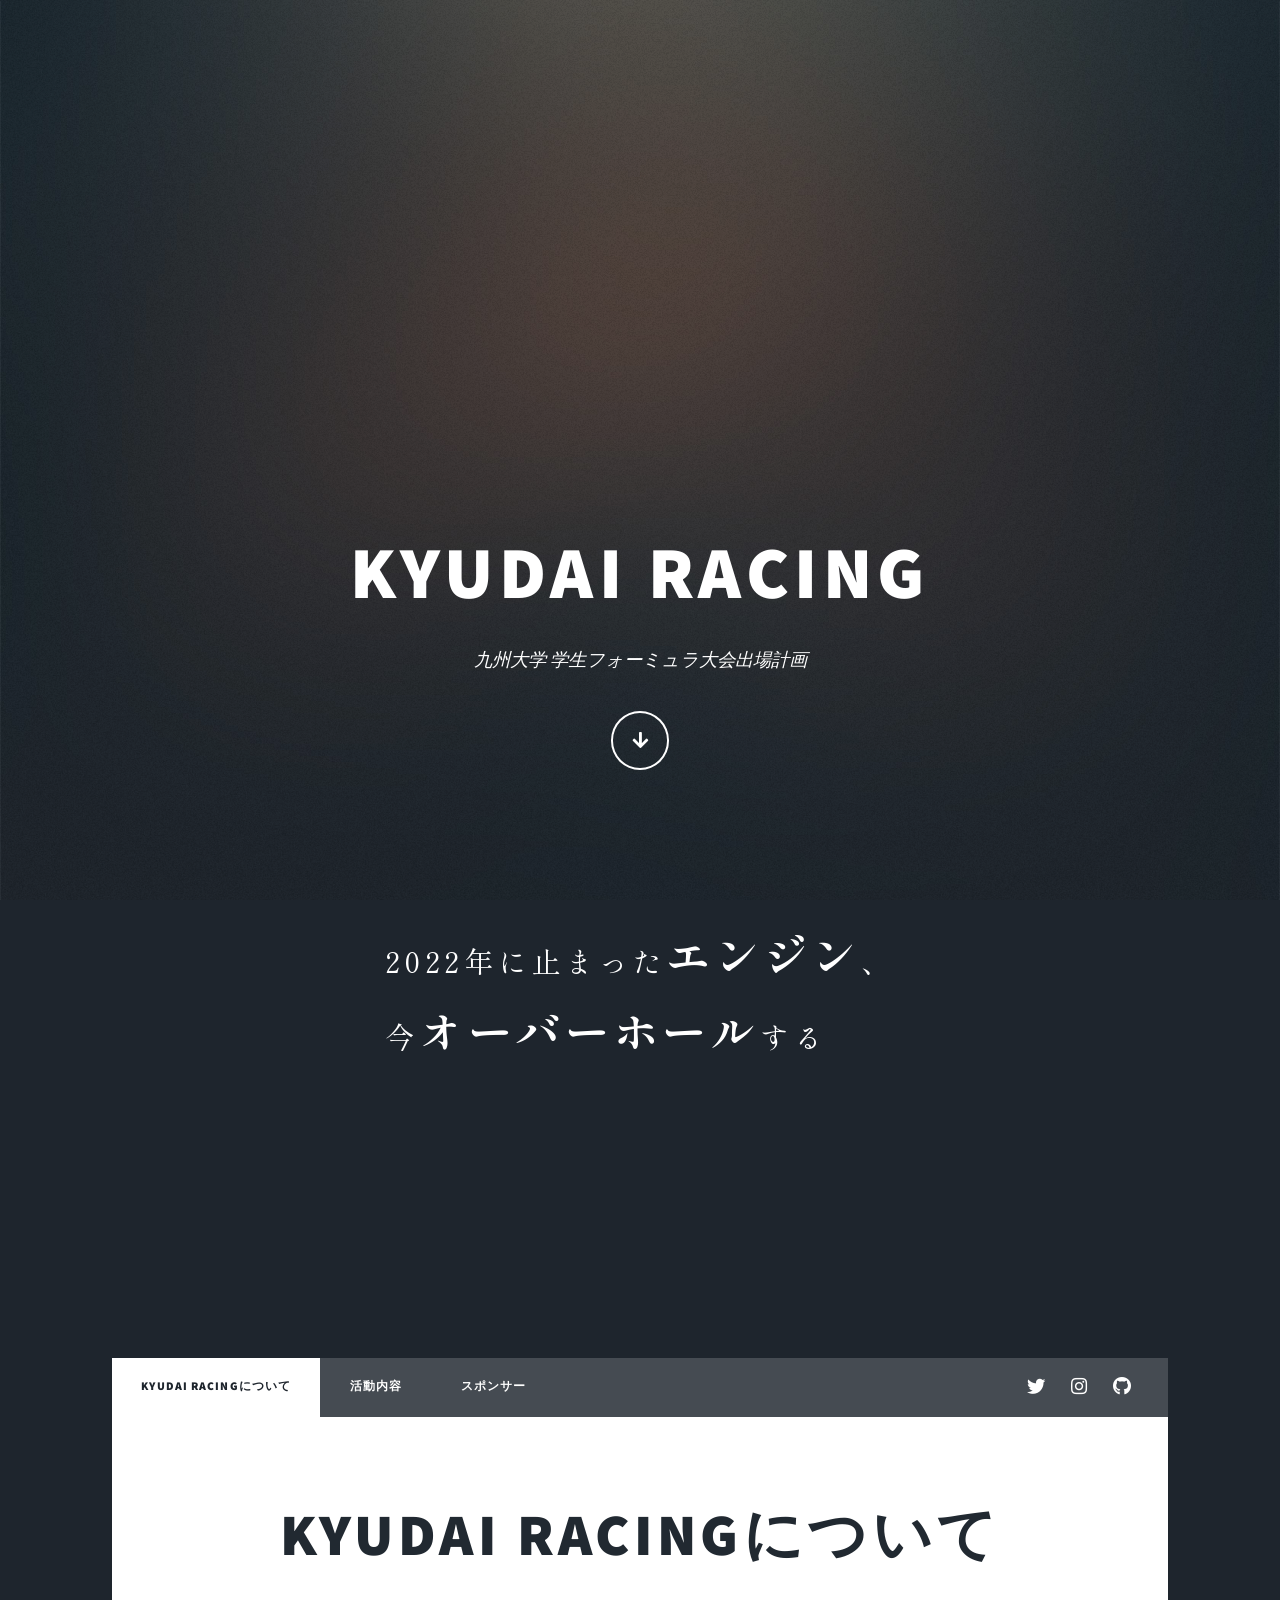
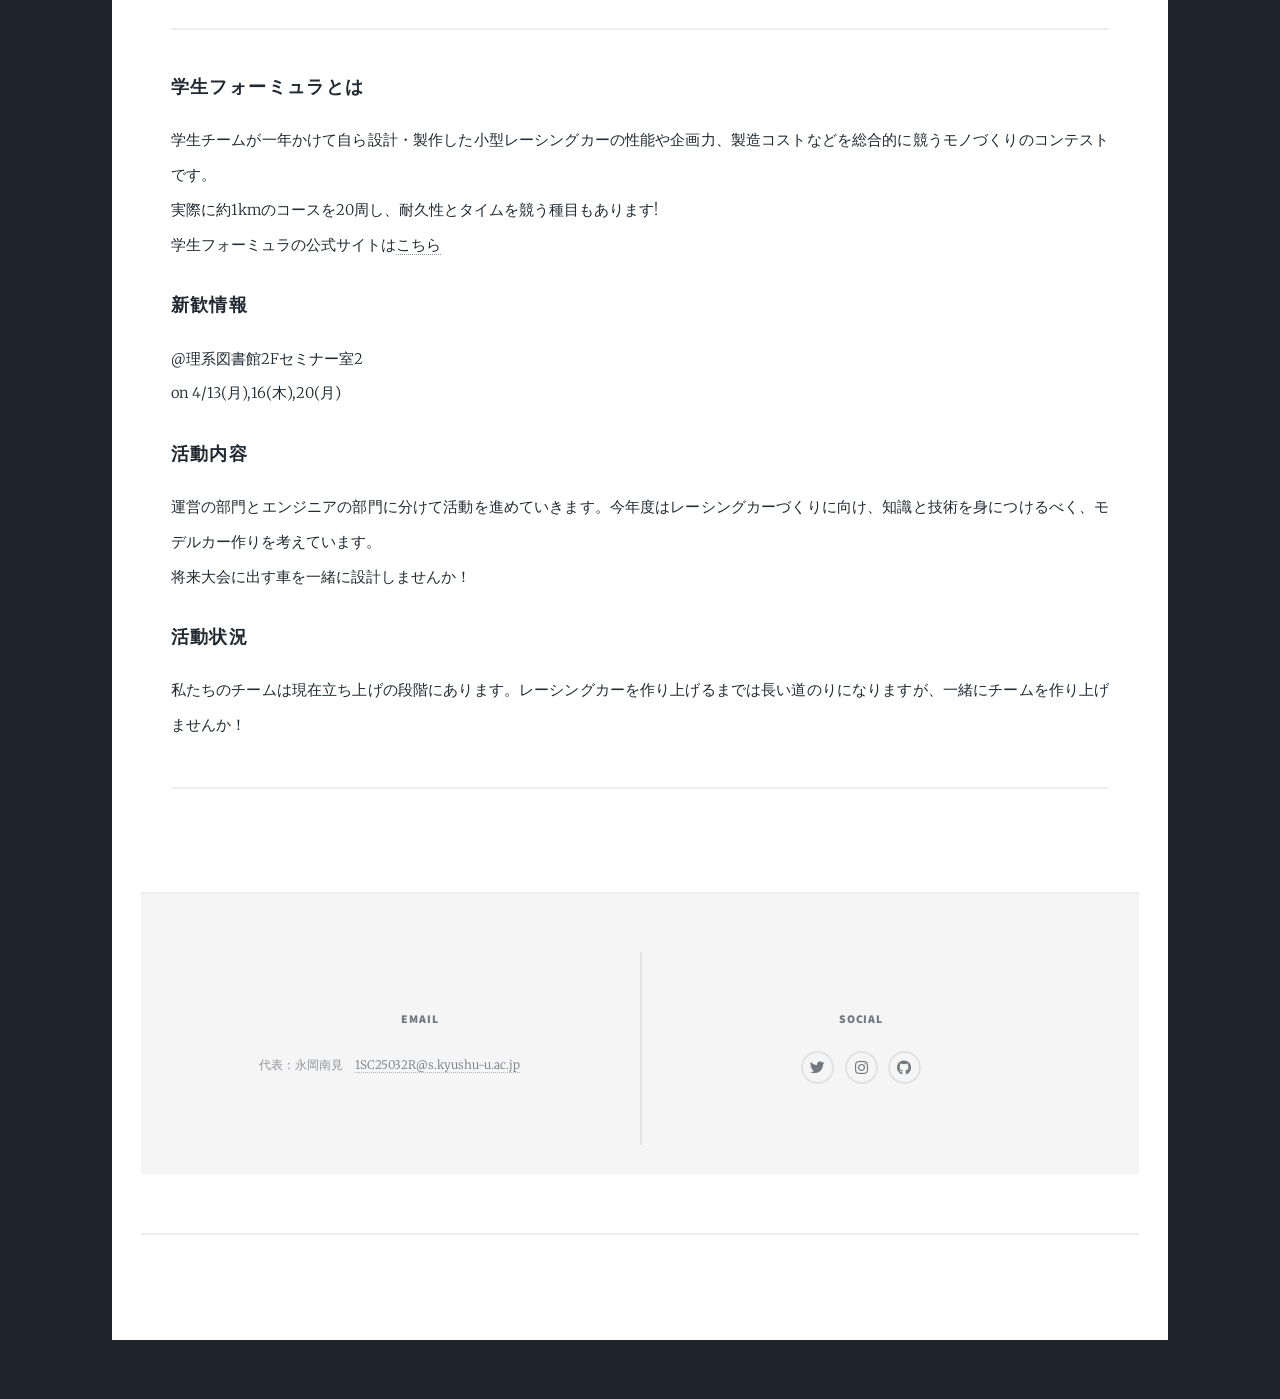
==== index.html @ 41556bfe "階層の変更" ====
<!DOCTYPE HTML>
<html lang="jp">
	<head>
		<title>Kyudai Racing</title>
    	<meta name="description" />
    	<!-- ファビコン -->
    	<link rel="icon" href="icon.png" />
    	<!-- アップルタッチアイコン -->
    	<link rel="apple-touch-icon" href="icon.png" />
	    <meta charset="UTF-8" />
		<link href="https://fonts.googleapis.com/css2?family=Shippori+Mincho:wght@400;500&display=swap" rel="stylesheet">
		<meta name="viewport" content="width=device-width, initial-scale=1, user-scalable=no" />
		<link rel="stylesheet" href="assets/css/main.css" />
		<noscript><link rel="stylesheet" href="assets/css/noscript.css" /></noscript>
	</head>
	<body class="is-preload">

		<!-- Wrapper -->
			<div id="wrapper" class="fade-in">

				<!-- Intro -->
					<div id="intro">
						<h1>Kyudai Racing</h1>
						<p>九州大学 学生フォーミュラ大会出場計画</p>
						<ul class="actions">
							<li><a href="#header" class="button icon solid solo fa-arrow-down scrolly">Continue</a></li>
						</ul>
					</div>

				<!-- Header -->
					<header id="header">
						<a href="index.html" class="logo"><p>2022年に止まった<strong>エンジン</strong>、<br />今<strong>オーバーホール</strong>する</p></a>
					</header>

				<!-- Nav -->
					<nav id="nav">
						<ul class="links">
							<li class="active"><a href="index.html">Kyudai Racingについて</a></li>
							<li><a href="section1.html">活動内容</a></li>
							<li><a href="section2.html">スポンサー</a></li>
						</ul>
						<ul class="icons">
							<li><a href="#" class="icon brands fa-twitter"><span class="label">X</span></a></li>
							<li><a href="https://www.instagram.com/kyudai_racing_?igsh=c2ZleDBxYnRwNmtl" class="icon brands fa-instagram"><span class="label">Instagram</span></a></li>
							<li><a href="#" class="icon brands fa-github"><span class="label">GitHub</span></a></li>
						</ul>
					</nav>

				<!-- Main -->
					<div id="main">

						<!-- Featured Post -->
							<article class="post">
								<header class="major">
									<h2><a href="#">Kyudai Racingについて</a></h2>
									<p></p>
								</header>
								<hr />
								<h3>学生フォーミュラとは</h3>
								<p>学生チームが一年かけて自ら設計・製作した小型レーシングカーの性能や企画力、製造コストなどを総合的に競うモノづくりのコンテストです。<br />
									実際に約1kmのコースを20周し、耐久性とタイムを競う種目もあります!<br />
									学生フォーミュラの公式サイトは<a href="https://www.jsae.or.jp/formula/">こちら</a><br /></p>
								<h3>新歓情報</h3>
								<p>@理系図書館2Fセミナー室2<br />on 4/13(月),16(木),20(月)</p>
								<h3>活動内容</h3>
								<p>運営の部門とエンジニアの部門に分けて活動を進めていきます。今年度はレーシングカーづくりに向け、知識と技術を身につけるべく、モデルカー作りを考えています。<br />
									将来大会に出す車を一緒に設計しませんか！<br /></p>
								<h3>活動状況</h3>
								<p>私たちのチームは現在立ち上げの段階にあります。レーシングカーを作り上げるまでは長い道のりになりますが、一緒にチームを作り上げませんか！<br /></p>
								<hr />
							</article>
						<!-- Posts -->
<!--
							<section class="posts">
								<article>
									<header>
										<span class="date">April 24, 2017</span>
										<h2><a href="#">Sed magna<br />
										ipsum faucibus</a></h2>
									</header>
									<a href="#" class="image fit"><img src="images/pic02.jpg" alt="" /></a>
									<p>Donec eget ex magna. Interdum et malesuada fames ac ante ipsum primis in faucibus. Pellentesque venenatis dolor imperdiet dolor mattis sagittis magna etiam.</p>
									<ul class="actions special">
										<li><a href="#" class="button">Full Story</a></li>
									</ul>
								</article>
								<article>
									<header>
										<span class="date">April 22, 2017</span>
										<h2><a href="#">Primis eget<br />
										imperdiet lorem</a></h2>
									</header>
									<a href="#" class="image fit"><img src="images/pic03.jpg" alt="" /></a>
									<p>Donec eget ex magna. Interdum et malesuada fames ac ante ipsum primis in faucibus. Pellentesque venenatis dolor imperdiet dolor mattis sagittis magna etiam.</p>
									<ul class="actions special">
										<li><a href="#" class="button">Full Story</a></li>
									</ul>
								</article>
								<article>
									<header>
										<span class="date">April 18, 2017</span>
										<h2><a href="#">Ante mattis<br />
										interdum dolor</a></h2>
									</header>
									<a href="#" class="image fit"><img src="images/pic04.jpg" alt="" /></a>
									<p>Donec eget ex magna. Interdum et malesuada fames ac ante ipsum primis in faucibus. Pellentesque venenatis dolor imperdiet dolor mattis sagittis magna etiam.</p>
									<ul class="actions special">
										<li><a href="#" class="button">Full Story</a></li>
									</ul>
								</article>
								<article>
									<header>
										<span class="date">April 14, 2017</span>
										<h2><a href="#">Tempus sed<br />
										nulla imperdiet</a></h2>
									</header>
									<a href="#" class="image fit"><img src="images/pic05.jpg" alt="" /></a>
									<p>Donec eget ex magna. Interdum et malesuada fames ac ante ipsum primis in faucibus. Pellentesque venenatis dolor imperdiet dolor mattis sagittis magna etiam.</p>
									<ul class="actions special">
										<li><a href="#" class="button">Full Story</a></li>
									</ul>
								</article>
								<article>
									<header>
										<span class="date">April 11, 2017</span>
										<h2><a href="#">Odio magna<br />
										sed consectetur</a></h2>
									</header>
									<a href="#" class="image fit"><img src="images/pic06.jpg" alt="" /></a>
									<p>Donec eget ex magna. Interdum et malesuada fames ac ante ipsum primis in faucibus. Pellentesque venenatis dolor imperdiet dolor mattis sagittis magna etiam.</p>
									<ul class="actions special">
										<li><a href="#" class="button">Full Story</a></li>
									</ul>
								</article>
								<article>
									<header>
										<span class="date">April 7, 2017</span>
										<h2><a href="#">Augue lorem<br />
										primis vestibulum</a></h2>
									</header>
									<a href="#" class="image fit"><img src="images/pic07.jpg" alt="" /></a>
									<p>Donec eget ex magna. Interdum et malesuada fames ac ante ipsum primis in faucibus. Pellentesque venenatis dolor imperdiet dolor mattis sagittis magna etiam.</p>
									<ul class="actions special">
										<li><a href="#" class="button">Full Story</a></li>
									</ul>
								</article>
							</section>
-->
						<!-- Footer -->
<!--
							<footer>
								<div class="pagination">
-->
									<!--<a href="#" class="previous">Prev</a>-->
<!--
									<a href="#" class="page active">1</a>
									<a href="#" class="page">2</a>
									<a href="#" class="page">3</a>
									<span class="extra">&hellip;</span>
									<a href="#" class="page">8</a>
									<a href="#" class="page">9</a>
									<a href="#" class="page">10</a>
									<a href="#" class="next">Next</a>
								</div>
							</footer>
-->
				
				<!-- Footer -->
					<footer id="footer">
<!--						<section>
							<form method="post" action="#">
								<div class="fields">
									<div class="field">
										<label for="name">Name</label>
										<input type="text" name="name" id="name" />
									</div>
									<div class="field">
										<label for="email">Email</label>
										<input type="text" name="email" id="email" />
									</div>
									<div class="field">
										<label for="message">Message</label>
										<textarea name="message" id="message" rows="3"></textarea>
									</div>
								</div>
								<ul class="actions">
									<li><input type="submit" value="Send Message" /></li>
								</ul>
							</form>
						</section>
						<section class="split contact">
							<section class="alt">
								<h3>Address</h3>
								<p>1234 Somewhere Road #87257<br />
								Nashville, TN 00000-0000</p>
							</section>
							<section>
								<h3>Phone</h3>
								<p><a href="#">(000) 000-0000</a></p>
							</section>
-->							<section>
								<h3>Email</h3>
								<p>代表：永岡南見　<a href="#">1SC25032R@s.kyushu-u.ac.jp</a></p>
							</section>
							<section>
								<h3>Social</h3>
								<ul class="icons alt">
									<li><a href="#" class="icon brands alt fa-twitter"><span class="label">Twitter</span></a></li>
									<li><a href="https://www.instagram.com/kyudai_racing_?igsh=c2ZleDBxYnRwNmtl" class="icon brands alt fa-instagram"><span class="label">Instagram</span></a></li>
									<li><a href="#" class="icon brands alt fa-github"><span class="label">GitHub</span></a></li>
								</ul>
							</section>
						</section>
					</footer>

				<!-- Copyright -->
					<div id="copyright">
						<ul><li>Kyudai Racing</li><li>Design: <a href="https://html5up.net">HTML5 UP</a></li></ul>
					</div>

			</div>

		<!-- Scripts -->
			<script src="assets/js/jquery.min.js"></script>
			<script src="assets/js/jquery.scrollex.min.js"></script>
			<script src="assets/js/jquery.scrolly.min.js"></script>
			<script src="assets/js/browser.min.js"></script>
			<script src="assets/js/breakpoints.min.js"></script>
			<script src="assets/js/util.js"></script>
			<script src="assets/js/main.js"></script>

	</body>
</html>
---- assets/css/main.css ----
@import url(fontawesome-all.min.css);
@import url("https://fonts.googleapis.com/css?family=Merriweather:300,700,300italic,700italic|Source+Sans+Pro:900");

/*
	Massively by HTML5 UP
	html5up.net | @ajlkn
	Free for personal and commercial use under the CCA 3.0 license (html5up.net/license)
*/

html, body, div, span, applet, object,
iframe, h1, h2, h3, h4, h5, h6, p, blockquote,
pre, a, abbr, acronym, address, big, cite,
code, del, dfn, em, img, ins, kbd, q, s, samp,
small, strike, strong, sub, sup, tt, var, b,
u, i, center, dl, dt, dd, ol, ul, li, fieldset,
form, label, legend, table, caption, tbody,
tfoot, thead, tr, th, td, article, aside,
canvas, details, embed, figure, figcaption,
footer, header, hgroup, menu, nav, output, ruby,
section, summary, time, mark, audio, video {
	margin: 0;
	padding: 0;
	border: 0;
	font-size: 100%;
	font: inherit;
	vertical-align: baseline;}

article, aside, details, figcaption, figure,
footer, header, hgroup, menu, nav, section {
	display: block;}

body {
	line-height: 1;
}

ol, ul {
	list-style: none;
}

blockquote, q {
	quotes: none;
}

	blockquote:before, blockquote:after, q:before, q:after {
		content: '';
		content: none;
	}

table {
	border-collapse: collapse;
	border-spacing: 0;
}

body {
	-webkit-text-size-adjust: none;
}

mark {
	background-color: transparent;
	color: inherit;
}

input::-moz-focus-inner {
	border: 0;
	padding: 0;
}

input, select, textarea {
	-moz-appearance: none;
	-webkit-appearance: none;
	-ms-appearance: none;
	appearance: none;
}

/* Basic */

	@-ms-viewport {
		width: device-width;
	}

	body {
		-ms-overflow-style: scrollbar;
	}

	@media screen and (max-width: 480px) {

		html, body {
			min-width: 320px;
		}

	}

	html {
		box-sizing: border-box;
	}

	*, *:before, *:after {
		box-sizing: inherit;
	}

	body {
		background-color: #1e252d;
	}

		body.is-preload *, body.is-preload *:before, body.is-preload *:after {
			-moz-animation: none !important;
			-webkit-animation: none !important;
			-ms-animation: none !important;
			animation: none !important;
			-moz-transition: none !important;
			-webkit-transition: none !important;
			-ms-transition: none !important;
			transition: none !important;
		}

/* Type */

	html {
		font-size: 16pt;
	}

		@media screen and (max-width: 1680px) {

			html {
				font-size: 12pt;
			}

		}

		@media screen and (max-width: 1280px) {

			html {
				font-size: 11pt;
			}

		}

		@media screen and (max-width: 360px) {

			html {
				font-size: 10pt;
			}

		}

	body {
		color: #212931;
	}

	body, input, select, textarea {
		font-family: "Merriweather", Georgia, serif;
		font-weight: 300;
		font-size: 1rem;
		line-height: 2.375;
	}

	a {
		-moz-transition: color 0.2s ease-in-out, background-color 0.2s ease-in-out, border-color 0.2s ease-in-out, box-shadow 0.2s ease-in-out;
		-webkit-transition: color 0.2s ease-in-out, background-color 0.2s ease-in-out, border-color 0.2s ease-in-out, box-shadow 0.2s ease-in-out;
		-ms-transition: color 0.2s ease-in-out, background-color 0.2s ease-in-out, border-color 0.2s ease-in-out, box-shadow 0.2s ease-in-out;
		transition: color 0.2s ease-in-out, background-color 0.2s ease-in-out, border-color 0.2s ease-in-out, box-shadow 0.2s ease-in-out;
		border-bottom: dotted 1px;
		text-decoration: none;
	}

		a:hover {
			border-bottom-color: transparent;
		}

	strong, b {
		font-weight: 600;
	}

	em, i {
		font-style: italic;
	}

	p {
		text-align: justify;
		margin: 0 0 2rem 0;
	}

	h1, h2, h3, h4, h5, h6 {
		font-family: "Source Sans Pro", Helvetica, sans-serif;
		font-weight: 900;
		line-height: 1.5;
		letter-spacing: 0.075em;
		text-transform: uppercase;
		margin: 0 0 1rem 0;
	}

		h1 a, h2 a, h3 a, h4 a, h5 a, h6 a {
			border-bottom: 0;
			color: inherit;
			text-decoration: none;
		}

	h1 {
		font-size: 4rem;
		line-height: 1.1;
		margin: 0 0 2rem 0;
	}

	h2 {
		font-size: 1.75rem;
		line-height: 1.3;
		margin: 0 0 1.5rem 0;
	}

	h3 {
		font-size: 1.25rem;
		margin: 0 0 1.5rem 0;
	}

	h4 {
		font-size: 1rem;
	}

	h5 {
		font-size: 0.9rem;
	}

	h6 {
		font-size: 0.8rem;
	}

	sub {
		font-size: 0.8rem;
		position: relative;
		top: 0.5rem;
	}

	sup {
		font-size: 0.8rem;
		position: relative;
		top: -0.5rem;
	}

	blockquote {
		border-left: solid 4px;
		font-style: italic;
		margin: 0 0 2rem 0;
		padding: 0.5rem 0 0.5rem 2rem;
	}

	code {
		border: solid 2px;
		font-family: "Courier New", monospace;
		font-size: 0.9rem;
		margin: 0 0.25rem;
		padding: 0.25rem 0.65rem;
	}

	pre {
		-webkit-overflow-scrolling: touch;
		font-family: "Courier New", monospace;
		font-size: 0.9rem;
		margin: 0 0 2rem 0;
	}

		pre code {
			display: block;
			line-height: 1.75;
			padding: 1rem 1.5rem;
			overflow-x: auto;
		}

	hr {
		border: 0;
		border-bottom: solid 2px;
		margin: 3rem 0;
	}

		hr.major {
			margin: 5rem 0;
		}

	.align-left {
		text-align: left;
	}

	.align-center {
		text-align: center;
	}

	.align-right {
		text-align: right;
	}

	input, select, textarea {
		color: #212931;
	}

	a {
		color: #212931;
		border-bottom-color: rgba(33, 41, 49, 0.5);
	}

		a:hover {
			border-bottom-color: transparent;
			color: #18bfef !important;
		}

	strong, b {
		color: #212931;
	}

	h1, h2, h3, h4, h5, h6 {
		color: #212931;
	}

	blockquote {
		border-left-color: #eeeeee;
	}

	code {
		background: rgba(220, 220, 220, 0.25);
		border-color: #eeeeee;
	}

	hr {
		border-bottom-color: #eeeeee;
	}

/* Row */

	.row {
		display: flex;
		flex-wrap: wrap;
		box-sizing: border-box;
		align-items: stretch;
	}

		.row > * {
			box-sizing: border-box;
		}

		.row.gtr-uniform > * > :last-child {
			margin-bottom: 0;
		}

		.row.aln-left {
			justify-content: flex-start;
		}

		.row.aln-center {
			justify-content: center;
		}

		.row.aln-right {
			justify-content: flex-end;
		}

		.row.aln-top {
			align-items: flex-start;
		}

		.row.aln-middle {
			align-items: center;
		}

		.row.aln-bottom {
			align-items: flex-end;
		}

		.row > .imp {
			order: -1;
		}

		.row > .col-1 {
			width: 8.33333%;
		}

		.row > .off-1 {
			margin-left: 8.33333%;
		}

		.row > .col-2 {
			width: 16.66667%;
		}

		.row > .off-2 {
			margin-left: 16.66667%;
		}

		.row > .col-3 {
			width: 25%;
		}

		.row > .off-3 {
			margin-left: 25%;
		}

		.row > .col-4 {
			width: 33.33333%;
		}

		.row > .off-4 {
			margin-left: 33.33333%;
		}

		.row > .col-5 {
			width: 41.66667%;
		}

		.row > .off-5 {
			margin-left: 41.66667%;
		}

		.row > .col-6 {
			width: 50%;
		}

		.row > .off-6 {
			margin-left: 50%;
		}

		.row > .col-7 {
			width: 58.33333%;
		}

		.row > .off-7 {
			margin-left: 58.33333%;
		}

		.row > .col-8 {
			width: 66.66667%;
		}

		.row > .off-8 {
			margin-left: 66.66667%;
		}

		.row > .col-9 {
			width: 75%;
		}

		.row > .off-9 {
			margin-left: 75%;
		}

		.row > .col-10 {
			width: 83.33333%;
		}

		.row > .off-10 {
			margin-left: 83.33333%;
		}

		.row > .col-11 {
			width: 91.66667%;
		}

		.row > .off-11 {
			margin-left: 91.66667%;
		}

		.row > .col-12 {
			width: 100%;
		}

		.row > .off-12 {
			margin-left: 100%;
		}

		.row.gtr-0 {
			margin-top: 0;
			margin-left: 0rem;
		}

			.row.gtr-0 > * {
				padding: 0 0 0 0rem;
			}

			.row.gtr-0.gtr-uniform {
				margin-top: 0rem;
			}

				.row.gtr-0.gtr-uniform > * {
					padding-top: 0rem;
				}

		.row.gtr-25 {
			margin-top: 0;
			margin-left: -0.375rem;
		}

			.row.gtr-25 > * {
				padding: 0 0 0 0.375rem;
			}

			.row.gtr-25.gtr-uniform {
				margin-top: -0.375rem;
			}

				.row.gtr-25.gtr-uniform > * {
					padding-top: 0.375rem;
				}

		.row.gtr-50 {
			margin-top: 0;
			margin-left: -0.75rem;
		}

			.row.gtr-50 > * {
				padding: 0 0 0 0.75rem;
			}

			.row.gtr-50.gtr-uniform {
				margin-top: -0.75rem;
			}

				.row.gtr-50.gtr-uniform > * {
					padding-top: 0.75rem;
				}

		.row {
			margin-top: 0;
			margin-left: -1.5rem;
		}

			.row > * {
				padding: 0 0 0 1.5rem;
			}

			.row.gtr-uniform {
				margin-top: -1.5rem;
			}

				.row.gtr-uniform > * {
					padding-top: 1.5rem;
				}

		.row.gtr-150 {
			margin-top: 0;
			margin-left: -2.25rem;
		}

			.row.gtr-150 > * {
				padding: 0 0 0 2.25rem;
			}

			.row.gtr-150.gtr-uniform {
				margin-top: -2.25rem;
			}

				.row.gtr-150.gtr-uniform > * {
					padding-top: 2.25rem;
				}

		.row.gtr-200 {
			margin-top: 0;
			margin-left: -3rem;
		}

			.row.gtr-200 > * {
				padding: 0 0 0 3rem;
			}

			.row.gtr-200.gtr-uniform {
				margin-top: -3rem;
			}

				.row.gtr-200.gtr-uniform > * {
					padding-top: 3rem;
				}

		@media screen and (max-width: 1680px) {

			.row {
				display: flex;
				flex-wrap: wrap;
				box-sizing: border-box;
				align-items: stretch;
			}

				.row > * {
					box-sizing: border-box;
				}

				.row.gtr-uniform > * > :last-child {
					margin-bottom: 0;
				}

				.row.aln-left {
					justify-content: flex-start;
				}

				.row.aln-center {
					justify-content: center;
				}

				.row.aln-right {
					justify-content: flex-end;
				}

				.row.aln-top {
					align-items: flex-start;
				}

				.row.aln-middle {
					align-items: center;
				}

				.row.aln-bottom {
					align-items: flex-end;
				}

				.row > .imp-xlarge {
					order: -1;
				}

				.row > .col-1-xlarge {
					width: 8.33333%;
				}

				.row > .off-1-xlarge {
					margin-left: 8.33333%;
				}

				.row > .col-2-xlarge {
					width: 16.66667%;
				}

				.row > .off-2-xlarge {
					margin-left: 16.66667%;
				}

				.row > .col-3-xlarge {
					width: 25%;
				}

				.row > .off-3-xlarge {
					margin-left: 25%;
				}

				.row > .col-4-xlarge {
					width: 33.33333%;
				}

				.row > .off-4-xlarge {
					margin-left: 33.33333%;
				}

				.row > .col-5-xlarge {
					width: 41.66667%;
				}

				.row > .off-5-xlarge {
					margin-left: 41.66667%;
				}

				.row > .col-6-xlarge {
					width: 50%;
				}

				.row > .off-6-xlarge {
					margin-left: 50%;
				}

				.row > .col-7-xlarge {
					width: 58.33333%;
				}

				.row > .off-7-xlarge {
					margin-left: 58.33333%;
				}

				.row > .col-8-xlarge {
					width: 66.66667%;
				}

				.row > .off-8-xlarge {
					margin-left: 66.66667%;
				}

				.row > .col-9-xlarge {
					width: 75%;
				}

				.row > .off-9-xlarge {
					margin-left: 75%;
				}

				.row > .col-10-xlarge {
					width: 83.33333%;
				}

				.row > .off-10-xlarge {
					margin-left: 83.33333%;
				}

				.row > .col-11-xlarge {
					width: 91.66667%;
				}

				.row > .off-11-xlarge {
					margin-left: 91.66667%;
				}

				.row > .col-12-xlarge {
					width: 100%;
				}

				.row > .off-12-xlarge {
					margin-left: 100%;
				}

				.row.gtr-0 {
					margin-top: 0;
					margin-left: 0rem;
				}

					.row.gtr-0 > * {
						padding: 0 0 0 0rem;
					}

					.row.gtr-0.gtr-uniform {
						margin-top: 0rem;
					}

						.row.gtr-0.gtr-uniform > * {
							padding-top: 0rem;
						}

				.row.gtr-25 {
					margin-top: 0;
					margin-left: -0.375rem;
				}

					.row.gtr-25 > * {
						padding: 0 0 0 0.375rem;
					}

					.row.gtr-25.gtr-uniform {
						margin-top: -0.375rem;
					}

						.row.gtr-25.gtr-uniform > * {
							padding-top: 0.375rem;
						}

				.row.gtr-50 {
					margin-top: 0;
					margin-left: -0.75rem;
				}

					.row.gtr-50 > * {
						padding: 0 0 0 0.75rem;
					}

					.row.gtr-50.gtr-uniform {
						margin-top: -0.75rem;
					}

						.row.gtr-50.gtr-uniform > * {
							padding-top: 0.75rem;
						}

				.row {
					margin-top: 0;
					margin-left: -1.5rem;
				}

					.row > * {
						padding: 0 0 0 1.5rem;
					}

					.row.gtr-uniform {
						margin-top: -1.5rem;
					}

						.row.gtr-uniform > * {
							padding-top: 1.5rem;
						}

				.row.gtr-150 {
					margin-top: 0;
					margin-left: -2.25rem;
				}

					.row.gtr-150 > * {
						padding: 0 0 0 2.25rem;
					}

					.row.gtr-150.gtr-uniform {
						margin-top: -2.25rem;
					}

						.row.gtr-150.gtr-uniform > * {
							padding-top: 2.25rem;
						}

				.row.gtr-200 {
					margin-top: 0;
					margin-left: -3rem;
				}

					.row.gtr-200 > * {
						padding: 0 0 0 3rem;
					}

					.row.gtr-200.gtr-uniform {
						margin-top: -3rem;
					}

						.row.gtr-200.gtr-uniform > * {
							padding-top: 3rem;
						}

		}

		@media screen and (max-width: 1280px) {

			.row {
				display: flex;
				flex-wrap: wrap;
				box-sizing: border-box;
				align-items: stretch;
			}

				.row > * {
					box-sizing: border-box;
				}

				.row.gtr-uniform > * > :last-child {
					margin-bottom: 0;
				}

				.row.aln-left {
					justify-content: flex-start;
				}

				.row.aln-center {
					justify-content: center;
				}

				.row.aln-right {
					justify-content: flex-end;
				}

				.row.aln-top {
					align-items: flex-start;
				}

				.row.aln-middle {
					align-items: center;
				}

				.row.aln-bottom {
					align-items: flex-end;
				}

				.row > .imp-large {
					order: -1;
				}

				.row > .col-1-large {
					width: 8.33333%;
				}

				.row > .off-1-large {
					margin-left: 8.33333%;
				}

				.row > .col-2-large {
					width: 16.66667%;
				}

				.row > .off-2-large {
					margin-left: 16.66667%;
				}

				.row > .col-3-large {
					width: 25%;
				}

				.row > .off-3-large {
					margin-left: 25%;
				}

				.row > .col-4-large {
					width: 33.33333%;
				}

				.row > .off-4-large {
					margin-left: 33.33333%;
				}

				.row > .col-5-large {
					width: 41.66667%;
				}

				.row > .off-5-large {
					margin-left: 41.66667%;
				}

				.row > .col-6-large {
					width: 50%;
				}

				.row > .off-6-large {
					margin-left: 50%;
				}

				.row > .col-7-large {
					width: 58.33333%;
				}

				.row > .off-7-large {
					margin-left: 58.33333%;
				}

				.row > .col-8-large {
					width: 66.66667%;
				}

				.row > .off-8-large {
					margin-left: 66.66667%;
				}

				.row > .col-9-large {
					width: 75%;
				}

				.row > .off-9-large {
					margin-left: 75%;
				}

				.row > .col-10-large {
					width: 83.33333%;
				}

				.row > .off-10-large {
					margin-left: 83.33333%;
				}

				.row > .col-11-large {
					width: 91.66667%;
				}

				.row > .off-11-large {
					margin-left: 91.66667%;
				}

				.row > .col-12-large {
					width: 100%;
				}

				.row > .off-12-large {
					margin-left: 100%;
				}

				.row.gtr-0 {
					margin-top: 0;
					margin-left: 0rem;
				}

					.row.gtr-0 > * {
						padding: 0 0 0 0rem;
					}

					.row.gtr-0.gtr-uniform {
						margin-top: 0rem;
					}

						.row.gtr-0.gtr-uniform > * {
							padding-top: 0rem;
						}

				.row.gtr-25 {
					margin-top: 0;
					margin-left: -0.375rem;
				}

					.row.gtr-25 > * {
						padding: 0 0 0 0.375rem;
					}

					.row.gtr-25.gtr-uniform {
						margin-top: -0.375rem;
					}

						.row.gtr-25.gtr-uniform > * {
							padding-top: 0.375rem;
						}

				.row.gtr-50 {
					margin-top: 0;
					margin-left: -0.75rem;
				}

					.row.gtr-50 > * {
						padding: 0 0 0 0.75rem;
					}

					.row.gtr-50.gtr-uniform {
						margin-top: -0.75rem;
					}

						.row.gtr-50.gtr-uniform > * {
							padding-top: 0.75rem;
						}

				.row {
					margin-top: 0;
					margin-left: -1.5rem;
				}

					.row > * {
						padding: 0 0 0 1.5rem;
					}

					.row.gtr-uniform {
						margin-top: -1.5rem;
					}

						.row.gtr-uniform > * {
							padding-top: 1.5rem;
						}

				.row.gtr-150 {
					margin-top: 0;
					margin-left: -2.25rem;
				}

					.row.gtr-150 > * {
						padding: 0 0 0 2.25rem;
					}

					.row.gtr-150.gtr-uniform {
						margin-top: -2.25rem;
					}

						.row.gtr-150.gtr-uniform > * {
							padding-top: 2.25rem;
						}

				.row.gtr-200 {
					margin-top: 0;
					margin-left: -3rem;
				}

					.row.gtr-200 > * {
						padding: 0 0 0 3rem;
					}

					.row.gtr-200.gtr-uniform {
						margin-top: -3rem;
					}

						.row.gtr-200.gtr-uniform > * {
							padding-top: 3rem;
						}

		}

		@media screen and (max-width: 980px) {

			.row {
				display: flex;
				flex-wrap: wrap;
				box-sizing: border-box;
				align-items: stretch;
			}

				.row > * {
					box-sizing: border-box;
				}

				.row.gtr-uniform > * > :last-child {
					margin-bottom: 0;
				}

				.row.aln-left {
					justify-content: flex-start;
				}

				.row.aln-center {
					justify-content: center;
				}

				.row.aln-right {
					justify-content: flex-end;
				}

				.row.aln-top {
					align-items: flex-start;
				}

				.row.aln-middle {
					align-items: center;
				}

				.row.aln-bottom {
					align-items: flex-end;
				}

				.row > .imp-medium {
					order: -1;
				}

				.row > .col-1-medium {
					width: 8.33333%;
				}

				.row > .off-1-medium {
					margin-left: 8.33333%;
				}

				.row > .col-2-medium {
					width: 16.66667%;
				}

				.row > .off-2-medium {
					margin-left: 16.66667%;
				}

				.row > .col-3-medium {
					width: 25%;
				}

				.row > .off-3-medium {
					margin-left: 25%;
				}

				.row > .col-4-medium {
					width: 33.33333%;
				}

				.row > .off-4-medium {
					margin-left: 33.33333%;
				}

				.row > .col-5-medium {
					width: 41.66667%;
				}

				.row > .off-5-medium {
					margin-left: 41.66667%;
				}

				.row > .col-6-medium {
					width: 50%;
				}

				.row > .off-6-medium {
					margin-left: 50%;
				}

				.row > .col-7-medium {
					width: 58.33333%;
				}

				.row > .off-7-medium {
					margin-left: 58.33333%;
				}

				.row > .col-8-medium {
					width: 66.66667%;
				}

				.row > .off-8-medium {
					margin-left: 66.66667%;
				}

				.row > .col-9-medium {
					width: 75%;
				}

				.row > .off-9-medium {
					margin-left: 75%;
				}

				.row > .col-10-medium {
					width: 83.33333%;
				}

				.row > .off-10-medium {
					margin-left: 83.33333%;
				}

				.row > .col-11-medium {
					width: 91.66667%;
				}

				.row > .off-11-medium {
					margin-left: 91.66667%;
				}

				.row > .col-12-medium {
					width: 100%;
				}

				.row > .off-12-medium {
					margin-left: 100%;
				}

				.row.gtr-0 {
					margin-top: 0;
					margin-left: 0rem;
				}

					.row.gtr-0 > * {
						padding: 0 0 0 0rem;
					}

					.row.gtr-0.gtr-uniform {
						margin-top: 0rem;
					}

						.row.gtr-0.gtr-uniform > * {
							padding-top: 0rem;
						}

				.row.gtr-25 {
					margin-top: 0;
					margin-left: -0.375rem;
				}

					.row.gtr-25 > * {
						padding: 0 0 0 0.375rem;
					}

					.row.gtr-25.gtr-uniform {
						margin-top: -0.375rem;
					}

						.row.gtr-25.gtr-uniform > * {
							padding-top: 0.375rem;
						}

				.row.gtr-50 {
					margin-top: 0;
					margin-left: -0.75rem;
				}

					.row.gtr-50 > * {
						padding: 0 0 0 0.75rem;
					}

					.row.gtr-50.gtr-uniform {
						margin-top: -0.75rem;
					}

						.row.gtr-50.gtr-uniform > * {
							padding-top: 0.75rem;
						}

				.row {
					margin-top: 0;
					margin-left: -1.5rem;
				}

					.row > * {
						padding: 0 0 0 1.5rem;
					}

					.row.gtr-uniform {
						margin-top: -1.5rem;
					}

						.row.gtr-uniform > * {
							padding-top: 1.5rem;
						}

				.row.gtr-150 {
					margin-top: 0;
					margin-left: -2.25rem;
				}

					.row.gtr-150 > * {
						padding: 0 0 0 2.25rem;
					}

					.row.gtr-150.gtr-uniform {
						margin-top: -2.25rem;
					}

						.row.gtr-150.gtr-uniform > * {
							padding-top: 2.25rem;
						}

				.row.gtr-200 {
					margin-top: 0;
					margin-left: -3rem;
				}

					.row.gtr-200 > * {
						padding: 0 0 0 3rem;
					}

					.row.gtr-200.gtr-uniform {
						margin-top: -3rem;
					}

						.row.gtr-200.gtr-uniform > * {
							padding-top: 3rem;
						}

		}

		@media screen and (max-width: 736px) {

			.row {
				display: flex;
				flex-wrap: wrap;
				box-sizing: border-box;
				align-items: stretch;
			}

				.row > * {
					box-sizing: border-box;
				}

				.row.gtr-uniform > * > :last-child {
					margin-bottom: 0;
				}

				.row.aln-left {
					justify-content: flex-start;
				}

				.row.aln-center {
					justify-content: center;
				}

				.row.aln-right {
					justify-content: flex-end;
				}

				.row.aln-top {
					align-items: flex-start;
				}

				.row.aln-middle {
					align-items: center;
				}

				.row.aln-bottom {
					align-items: flex-end;
				}

				.row > .imp-small {
					order: -1;
				}

				.row > .col-1-small {
					width: 8.33333%;
				}

				.row > .off-1-small {
					margin-left: 8.33333%;
				}

				.row > .col-2-small {
					width: 16.66667%;
				}

				.row > .off-2-small {
					margin-left: 16.66667%;
				}

				.row > .col-3-small {
					width: 25%;
				}

				.row > .off-3-small {
					margin-left: 25%;
				}

				.row > .col-4-small {
					width: 33.33333%;
				}

				.row > .off-4-small {
					margin-left: 33.33333%;
				}

				.row > .col-5-small {
					width: 41.66667%;
				}

				.row > .off-5-small {
					margin-left: 41.66667%;
				}

				.row > .col-6-small {
					width: 50%;
				}

				.row > .off-6-small {
					margin-left: 50%;
				}

				.row > .col-7-small {
					width: 58.33333%;
				}

				.row > .off-7-small {
					margin-left: 58.33333%;
				}

				.row > .col-8-small {
					width: 66.66667%;
				}

				.row > .off-8-small {
					margin-left: 66.66667%;
				}

				.row > .col-9-small {
					width: 75%;
				}

				.row > .off-9-small {
					margin-left: 75%;
				}

				.row > .col-10-small {
					width: 83.33333%;
				}

				.row > .off-10-small {
					margin-left: 83.33333%;
				}

				.row > .col-11-small {
					width: 91.66667%;
				}

				.row > .off-11-small {
					margin-left: 91.66667%;
				}

				.row > .col-12-small {
					width: 100%;
				}

				.row > .off-12-small {
					margin-left: 100%;
				}

				.row.gtr-0 {
					margin-top: 0;
					margin-left: 0rem;
				}

					.row.gtr-0 > * {
						padding: 0 0 0 0rem;
					}

					.row.gtr-0.gtr-uniform {
						margin-top: 0rem;
					}

						.row.gtr-0.gtr-uniform > * {
							padding-top: 0rem;
						}

				.row.gtr-25 {
					margin-top: 0;
					margin-left: -0.375rem;
				}

					.row.gtr-25 > * {
						padding: 0 0 0 0.375rem;
					}

					.row.gtr-25.gtr-uniform {
						margin-top: -0.375rem;
					}

						.row.gtr-25.gtr-uniform > * {
							padding-top: 0.375rem;
						}

				.row.gtr-50 {
					margin-top: 0;
					margin-left: -0.75rem;
				}

					.row.gtr-50 > * {
						padding: 0 0 0 0.75rem;
					}

					.row.gtr-50.gtr-uniform {
						margin-top: -0.75rem;
					}

						.row.gtr-50.gtr-uniform > * {
							padding-top: 0.75rem;
						}

				.row {
					margin-top: 0;
					margin-left: -1.5rem;
				}

					.row > * {
						padding: 0 0 0 1.5rem;
					}

					.row.gtr-uniform {
						margin-top: -1.5rem;
					}

						.row.gtr-uniform > * {
							padding-top: 1.5rem;
						}

				.row.gtr-150 {
					margin-top: 0;
					margin-left: -2.25rem;
				}

					.row.gtr-150 > * {
						padding: 0 0 0 2.25rem;
					}

					.row.gtr-150.gtr-uniform {
						margin-top: -2.25rem;
					}

						.row.gtr-150.gtr-uniform > * {
							padding-top: 2.25rem;
						}

				.row.gtr-200 {
					margin-top: 0;
					margin-left: -3rem;
				}

					.row.gtr-200 > * {
						padding: 0 0 0 3rem;
					}

					.row.gtr-200.gtr-uniform {
						margin-top: -3rem;
					}

						.row.gtr-200.gtr-uniform > * {
							padding-top: 3rem;
						}

		}

		@media screen and (max-width: 480px) {

			.row {
				display: flex;
				flex-wrap: wrap;
				box-sizing: border-box;
				align-items: stretch;
			}

				.row > * {
					box-sizing: border-box;
				}

				.row.gtr-uniform > * > :last-child {
					margin-bottom: 0;
				}

				.row.aln-left {
					justify-content: flex-start;
				}

				.row.aln-center {
					justify-content: center;
				}

				.row.aln-right {
					justify-content: flex-end;
				}

				.row.aln-top {
					align-items: flex-start;
				}

				.row.aln-middle {
					align-items: center;
				}

				.row.aln-bottom {
					align-items: flex-end;
				}

				.row > .imp-xsmall {
					order: -1;
				}

				.row > .col-1-xsmall {
					width: 8.33333%;
				}

				.row > .off-1-xsmall {
					margin-left: 8.33333%;
				}

				.row > .col-2-xsmall {
					width: 16.66667%;
				}

				.row > .off-2-xsmall {
					margin-left: 16.66667%;
				}

				.row > .col-3-xsmall {
					width: 25%;
				}

				.row > .off-3-xsmall {
					margin-left: 25%;
				}

				.row > .col-4-xsmall {
					width: 33.33333%;
				}

				.row > .off-4-xsmall {
					margin-left: 33.33333%;
				}

				.row > .col-5-xsmall {
					width: 41.66667%;
				}

				.row > .off-5-xsmall {
					margin-left: 41.66667%;
				}

				.row > .col-6-xsmall {
					width: 50%;
				}

				.row > .off-6-xsmall {
					margin-left: 50%;
				}

				.row > .col-7-xsmall {
					width: 58.33333%;
				}

				.row > .off-7-xsmall {
					margin-left: 58.33333%;
				}

				.row > .col-8-xsmall {
					width: 66.66667%;
				}

				.row > .off-8-xsmall {
					margin-left: 66.66667%;
				}

				.row > .col-9-xsmall {
					width: 75%;
				}

				.row > .off-9-xsmall {
					margin-left: 75%;
				}

				.row > .col-10-xsmall {
					width: 83.33333%;
				}

				.row > .off-10-xsmall {
					margin-left: 83.33333%;
				}

				.row > .col-11-xsmall {
					width: 91.66667%;
				}

				.row > .off-11-xsmall {
					margin-left: 91.66667%;
				}

				.row > .col-12-xsmall {
					width: 100%;
				}

				.row > .off-12-xsmall {
					margin-left: 100%;
				}

				.row.gtr-0 {
					margin-top: 0;
					margin-left: 0rem;
				}

					.row.gtr-0 > * {
						padding: 0 0 0 0rem;
					}

					.row.gtr-0.gtr-uniform {
						margin-top: 0rem;
					}

						.row.gtr-0.gtr-uniform > * {
							padding-top: 0rem;
						}

				.row.gtr-25 {
					margin-top: 0;
					margin-left: -0.375rem;
				}

					.row.gtr-25 > * {
						padding: 0 0 0 0.375rem;
					}

					.row.gtr-25.gtr-uniform {
						margin-top: -0.375rem;
					}

						.row.gtr-25.gtr-uniform > * {
							padding-top: 0.375rem;
						}

				.row.gtr-50 {
					margin-top: 0;
					margin-left: -0.75rem;
				}

					.row.gtr-50 > * {
						padding: 0 0 0 0.75rem;
					}

					.row.gtr-50.gtr-uniform {
						margin-top: -0.75rem;
					}

						.row.gtr-50.gtr-uniform > * {
							padding-top: 0.75rem;
						}

				.row {
					margin-top: 0;
					margin-left: -1.5rem;
				}

					.row > * {
						padding: 0 0 0 1.5rem;
					}

					.row.gtr-uniform {
						margin-top: -1.5rem;
					}

						.row.gtr-uniform > * {
							padding-top: 1.5rem;
						}

				.row.gtr-150 {
					margin-top: 0;
					margin-left: -2.25rem;
				}

					.row.gtr-150 > * {
						padding: 0 0 0 2.25rem;
					}

					.row.gtr-150.gtr-uniform {
						margin-top: -2.25rem;
					}

						.row.gtr-150.gtr-uniform > * {
							padding-top: 2.25rem;
						}

				.row.gtr-200 {
					margin-top: 0;
					margin-left: -3rem;
				}

					.row.gtr-200 > * {
						padding: 0 0 0 3rem;
					}

					.row.gtr-200.gtr-uniform {
						margin-top: -3rem;
					}

						.row.gtr-200.gtr-uniform > * {
							padding-top: 3rem;
						}

		}

		@media screen and (max-width: 360px) {

			.row {
				display: flex;
				flex-wrap: wrap;
				box-sizing: border-box;
				align-items: stretch;
			}

				.row > * {
					box-sizing: border-box;
				}

				.row.gtr-uniform > * > :last-child {
					margin-bottom: 0;
				}

				.row.aln-left {
					justify-content: flex-start;
				}

				.row.aln-center {
					justify-content: center;
				}

				.row.aln-right {
					justify-content: flex-end;
				}

				.row.aln-top {
					align-items: flex-start;
				}

				.row.aln-middle {
					align-items: center;
				}

				.row.aln-bottom {
					align-items: flex-end;
				}

				.row > .imp-xxsmall {
					order: -1;
				}

				.row > .col-1-xxsmall {
					width: 8.33333%;
				}

				.row > .off-1-xxsmall {
					margin-left: 8.33333%;
				}

				.row > .col-2-xxsmall {
					width: 16.66667%;
				}

				.row > .off-2-xxsmall {
					margin-left: 16.66667%;
				}

				.row > .col-3-xxsmall {
					width: 25%;
				}

				.row > .off-3-xxsmall {
					margin-left: 25%;
				}

				.row > .col-4-xxsmall {
					width: 33.33333%;
				}

				.row > .off-4-xxsmall {
					margin-left: 33.33333%;
				}

				.row > .col-5-xxsmall {
					width: 41.66667%;
				}

				.row > .off-5-xxsmall {
					margin-left: 41.66667%;
				}

				.row > .col-6-xxsmall {
					width: 50%;
				}

				.row > .off-6-xxsmall {
					margin-left: 50%;
				}

				.row > .col-7-xxsmall {
					width: 58.33333%;
				}

				.row > .off-7-xxsmall {
					margin-left: 58.33333%;
				}

				.row > .col-8-xxsmall {
					width: 66.66667%;
				}

				.row > .off-8-xxsmall {
					margin-left: 66.66667%;
				}

				.row > .col-9-xxsmall {
					width: 75%;
				}

				.row > .off-9-xxsmall {
					margin-left: 75%;
				}

				.row > .col-10-xxsmall {
					width: 83.33333%;
				}

				.row > .off-10-xxsmall {
					margin-left: 83.33333%;
				}

				.row > .col-11-xxsmall {
					width: 91.66667%;
				}

				.row > .off-11-xxsmall {
					margin-left: 91.66667%;
				}

				.row > .col-12-xxsmall {
					width: 100%;
				}

				.row > .off-12-xxsmall {
					margin-left: 100%;
				}

				.row.gtr-0 {
					margin-top: 0;
					margin-left: 0rem;
				}

					.row.gtr-0 > * {
						padding: 0 0 0 0rem;
					}

					.row.gtr-0.gtr-uniform {
						margin-top: 0rem;
					}

						.row.gtr-0.gtr-uniform > * {
							padding-top: 0rem;
						}

				.row.gtr-25 {
					margin-top: 0;
					margin-left: -0.375rem;
				}

					.row.gtr-25 > * {
						padding: 0 0 0 0.375rem;
					}

					.row.gtr-25.gtr-uniform {
						margin-top: -0.375rem;
					}

						.row.gtr-25.gtr-uniform > * {
							padding-top: 0.375rem;
						}

				.row.gtr-50 {
					margin-top: 0;
					margin-left: -0.75rem;
				}

					.row.gtr-50 > * {
						padding: 0 0 0 0.75rem;
					}

					.row.gtr-50.gtr-uniform {
						margin-top: -0.75rem;
					}

						.row.gtr-50.gtr-uniform > * {
							padding-top: 0.75rem;
						}

				.row {
					margin-top: 0;
					margin-left: -1.5rem;
				}

					.row > * {
						padding: 0 0 0 1.5rem;
					}

					.row.gtr-uniform {
						margin-top: -1.5rem;
					}

						.row.gtr-uniform > * {
							padding-top: 1.5rem;
						}

				.row.gtr-150 {
					margin-top: 0;
					margin-left: -2.25rem;
				}

					.row.gtr-150 > * {
						padding: 0 0 0 2.25rem;
					}

					.row.gtr-150.gtr-uniform {
						margin-top: -2.25rem;
					}

						.row.gtr-150.gtr-uniform > * {
							padding-top: 2.25rem;
						}

				.row.gtr-200 {
					margin-top: 0;
					margin-left: -3rem;
				}

					.row.gtr-200 > * {
						padding: 0 0 0 3rem;
					}

					.row.gtr-200.gtr-uniform {
						margin-top: -3rem;
					}

						.row.gtr-200.gtr-uniform > * {
							padding-top: 3rem;
						}

		}

/* Box */

	.box {
		border: solid 2px;
		margin-bottom: 2rem;
		padding: 1.5rem;
	}

		.box > :last-child,
		.box > :last-child > :last-child,
		.box > :last-child > :last-child > :last-child {
			margin-bottom: 0;
		}

		.box.alt {
			border: 0;
			border-radius: 0;
			padding: 0;
		}

	.box {
		border-color: #eeeeee;
	}

/* Button */

	input[type="submit"],
	input[type="reset"],
	input[type="button"],
	button,
	.button {
		-moz-appearance: none;
		-webkit-appearance: none;
		-ms-appearance: none;
		appearance: none;
		-moz-transition: background-color 0.2s ease-in-out, box-shadow 0.2s ease-in-out, color 0.2s ease-in-out;
		-webkit-transition: background-color 0.2s ease-in-out, box-shadow 0.2s ease-in-out, color 0.2s ease-in-out;
		-ms-transition: background-color 0.2s ease-in-out, box-shadow 0.2s ease-in-out, color 0.2s ease-in-out;
		transition: background-color 0.2s ease-in-out, box-shadow 0.2s ease-in-out, color 0.2s ease-in-out;
		border: 0;
		border-radius: 0;
		cursor: pointer;
		display: inline-block;
		font-family: "Source Sans Pro", Helvetica, sans-serif;
		font-size: 0.8rem;
		font-weight: 900;
		letter-spacing: 0.075em;
		height: 3rem;
		line-height: 3rem;
		padding: 0 2rem;
		text-align: center;
		text-decoration: none;
		text-transform: uppercase;
		white-space: nowrap;
	}

		input[type="submit"].icon:before,
		input[type="reset"].icon:before,
		input[type="button"].icon:before,
		button.icon:before,
		.button.icon:before {
			margin-right: 0.5rem;
		}

		input[type="submit"].icon.solo,
		input[type="reset"].icon.solo,
		input[type="button"].icon.solo,
		button.icon.solo,
		.button.icon.solo {
			position: relative;
			width: 4rem;
			height: 4rem;
			line-height: 4rem;
			border-radius: 4rem;
			text-indent: 4rem;
			overflow: hidden;
			padding: 0;
			white-space: nowrap;
		}

			input[type="submit"].icon.solo:before,
			input[type="reset"].icon.solo:before,
			input[type="button"].icon.solo:before,
			button.icon.solo:before,
			.button.icon.solo:before {
				position: absolute;
				display: block;
				top: 0;
				left: 0;
				width: inherit;
				height: inherit;
				line-height: inherit;
				font-size: 1.25rem;
				margin-right: 0;
				text-align: center;
				text-indent: 0;
			}

		input[type="submit"].fit,
		input[type="reset"].fit,
		input[type="button"].fit,
		button.fit,
		.button.fit {
			width: 100%;
		}

		input[type="submit"].small,
		input[type="reset"].small,
		input[type="button"].small,
		button.small,
		.button.small {
			font-size: 0.7rem;
			height: 2.5rem;
			line-height: 2.5rem;
			padding: 0 1.5rem;
		}

		input[type="submit"].large,
		input[type="reset"].large,
		input[type="button"].large,
		button.large,
		.button.large {
			font-size: 0.9rem;
			height: 3.5rem;
			line-height: 3.5rem;
			padding: 0 2.75rem;
		}

		@media screen and (max-width: 980px) {

			input[type="submit"],
			input[type="reset"],
			input[type="button"],
			button,
			.button {
				font-size: 0.9rem;
				height: 3.25rem;
				line-height: 3.25rem;
			}

				input[type="submit"].large,
				input[type="reset"].large,
				input[type="button"].large,
				button.large,
				.button.large {
					font-size: 1rem;
					height: 3.75rem;
					line-height: 3.75rem;
				}

		}

		input[type="submit"].disabled, input[type="submit"]:disabled,
		input[type="reset"].disabled,
		input[type="reset"]:disabled,
		input[type="button"].disabled,
		input[type="button"]:disabled,
		button.disabled,
		button:disabled,
		.button.disabled,
		.button:disabled {
			pointer-events: none;
			opacity: 0.25;
		}

	input[type="submit"],
	input[type="reset"],
	input[type="button"],
	button,
	.button {
		background-color: transparent;
		box-shadow: inset 0 0 0 2px #212931;
		color: #212931 !important;
	}

		input[type="submit"]:hover,
		input[type="reset"]:hover,
		input[type="button"]:hover,
		button:hover,
		.button:hover {
			box-shadow: inset 0 0 0 2px #18bfef;
			color: #18bfef !important;
		}

		input[type="submit"].primary,
		input[type="reset"].primary,
		input[type="button"].primary,
		button.primary,
		.button.primary {
			background-color: #212931;
			box-shadow: none;
			color: #ffffff !important;
		}

			input[type="submit"].primary:hover,
			input[type="reset"].primary:hover,
			input[type="button"].primary:hover,
			button.primary:hover,
			.button.primary:hover {
				background-color: #18bfef;
			}

/* Form */

	form {
		margin: 0 0 2rem 0;
	}

		form > :last-child {
			margin-bottom: 0;
		}

		form > .fields {
			display: -moz-flex;
			display: -webkit-flex;
			display: -ms-flex;
			display: flex;
			-moz-flex-wrap: wrap;
			-webkit-flex-wrap: wrap;
			-ms-flex-wrap: wrap;
			flex-wrap: wrap;
			width: calc(100% + 3rem);
			margin: -1.5rem 0 2rem -1.5rem;
		}

			form > .fields > .field {
				-moz-flex-grow: 0;
				-webkit-flex-grow: 0;
				-ms-flex-grow: 0;
				flex-grow: 0;
				-moz-flex-shrink: 0;
				-webkit-flex-shrink: 0;
				-ms-flex-shrink: 0;
				flex-shrink: 0;
				padding: 1.5rem 0 0 1.5rem;
				width: calc(100% - 1.5rem);
			}

				form > .fields > .field.half {
					width: calc(50% - 0.75rem);
				}

				form > .fields > .field.third {
					width: calc(100%/3 - 0.5rem);
				}

				form > .fields > .field.quarter {
					width: calc(25% - 0.375rem);
				}

		@media screen and (max-width: 480px) {

			form > .fields {
				width: calc(100% + 3rem);
				margin: -1.5rem 0 2rem -1.5rem;
			}

				form > .fields > .field {
					padding: 1.5rem 0 0 1.5rem;
					width: calc(100% - 1.5rem);
				}

					form > .fields > .field.half {
						width: calc(100% - 1.5rem);
					}

					form > .fields > .field.third {
						width: calc(100% - 1.5rem);
					}

					form > .fields > .field.quarter {
						width: calc(100% - 1.5rem);
					}

		}

	label {
		display: block;
		font-family: "Source Sans Pro", Helvetica, sans-serif;
		font-weight: 900;
		line-height: 1.5;
		letter-spacing: 0.075em;
		font-size: 0.8rem;
		text-transform: uppercase;
		margin: 0 0 0.75rem 0;
	}

		@media screen and (max-width: 980px) {

			label {
				font-size: 0.9rem;
			}

		}

	input[type="text"],
	input[type="password"],
	input[type="email"],
	select,
	textarea {
		-moz-appearance: none;
		-webkit-appearance: none;
		-ms-appearance: none;
		appearance: none;
		background: transparent;
		border-radius: 0;
		border: solid 2px;
		color: inherit;
		display: block;
		outline: 0;
		padding: 0 1rem;
		text-decoration: none;
		width: 100%;
	}

		input[type="text"]:invalid,
		input[type="password"]:invalid,
		input[type="email"]:invalid,
		select:invalid,
		textarea:invalid {
			box-shadow: none;
		}

	select {
		background-size: 1.25rem;
		background-repeat: no-repeat;
		background-position: calc(100% - 1rem) center;
		height: 3rem;
		padding-right: 3rem;
		text-overflow: ellipsis;
	}

		select:focus::-ms-value {
			background-color: transparent;
		}

		select::-ms-expand {
			display: none;
		}

	input[type="text"],
	input[type="password"],
	input[type="email"],
	select {
		height: 3rem;
	}

	textarea {
		padding: 0.75rem 1rem;
	}

	input[type="checkbox"],
	input[type="radio"] {
		-moz-appearance: none;
		-webkit-appearance: none;
		-ms-appearance: none;
		appearance: none;
		display: block;
		float: left;
		margin-right: -2rem;
		opacity: 0;
		width: 1rem;
		z-index: -1;
	}

		input[type="checkbox"] + label,
		input[type="radio"] + label {
			text-decoration: none;
			cursor: pointer;
			display: inline-block;
			font-size: 1rem;
			letter-spacing: 0;
			font-family: "Merriweather", Georgia, serif;
			text-transform: none;
			font-weight: 300;
			padding-left: 2.8rem;
			padding-right: 1rem;
			position: relative;
		}

			input[type="checkbox"] + label:before,
			input[type="radio"] + label:before {
				-moz-osx-font-smoothing: grayscale;
				-webkit-font-smoothing: antialiased;
				display: inline-block;
				font-style: normal;
				font-variant: normal;
				text-rendering: auto;
				line-height: 1;
				text-transform: none !important;
				font-family: 'Font Awesome 5 Free';
				font-weight: 900;
			}

			input[type="checkbox"] + label:before,
			input[type="radio"] + label:before {
				border-radius: 0;
				border: solid 2px;
				content: '';
				display: inline-block;
				font-size: 0.8rem;
				height: 1.8rem;
				left: 0;
				line-height: 1.65rem;
				position: absolute;
				text-align: center;
				top: -0.125rem;
				width: 1.8rem;
			}

		input[type="checkbox"]:checked + label:before,
		input[type="radio"]:checked + label:before {
			content: '\f00c';
		}

	input[type="checkbox"] + label:before {
		border-radius: 0;
	}

	input[type="radio"] + label:before {
		border-radius: 100%;
	}

	::-webkit-input-placeholder {
		opacity: 1.0;
	}

	:-moz-placeholder {
		opacity: 1.0;
	}

	::-moz-placeholder {
		opacity: 1.0;
	}

	:-ms-input-placeholder {
		opacity: 1.0;
	}

	label {
		color: #212931;
	}

	input[type="text"],
	input[type="password"],
	input[type="email"],
	select,
	textarea {
		border-color: #eeeeee;
	}

		input[type="text"]:focus,
		input[type="password"]:focus,
		input[type="email"]:focus,
		select:focus,
		textarea:focus {
			border-color: #18bfef;
		}

	select {
		background-image: url("data:image/svg+xml;charset=utf8,%3Csvg xmlns='http://www.w3.org/2000/svg' width='40' height='40' preserveAspectRatio='none' viewBox='0 0 40 40'%3E%3Cpath d='M9.4,12.3l10.4,10.4l10.4-10.4c0.2-0.2,0.5-0.4,0.9-0.4c0.3,0,0.6,0.1,0.9,0.4l3.3,3.3c0.2,0.2,0.4,0.5,0.4,0.9 c0,0.4-0.1,0.6-0.4,0.9L20.7,31.9c-0.2,0.2-0.5,0.4-0.9,0.4c-0.3,0-0.6-0.1-0.9-0.4L4.3,17.3c-0.2-0.2-0.4-0.5-0.4-0.9 c0-0.4,0.1-0.6,0.4-0.9l3.3-3.3c0.2-0.2,0.5-0.4,0.9-0.4S9.1,12.1,9.4,12.3z' fill='%23eeeeee' /%3E%3C/svg%3E");
	}

		select option {
			background-color: #ffffff;
			color: #212931;
		}

	.select-wrapper:before {
		color: #eeeeee;
	}

	input[type="checkbox"] + label,
	input[type="radio"] + label {
		color: #212931;
	}

		input[type="checkbox"] + label:before,
		input[type="radio"] + label:before {
			border-color: #eeeeee;
		}

	input[type="checkbox"]:checked + label:before,
	input[type="radio"]:checked + label:before {
		background-color: #212931;
		border-color: #212931;
		color: #ffffff;
	}

	input[type="checkbox"]:focus + label:before,
	input[type="radio"]:focus + label:before {
		border-color: #18bfef;
	}

	::-webkit-input-placeholder {
		color: #909498 !important;
	}

	:-moz-placeholder {
		color: #909498 !important;
	}

	::-moz-placeholder {
		color: #909498 !important;
	}

	:-ms-input-placeholder {
		color: #909498 !important;
	}

	.formerize-placeholder {
		color: #909498 !important;
	}

/* Icon */

	.icon {
		text-decoration: none;
		border-bottom: none;
		position: relative;
	}

		.icon:before {
			-moz-osx-font-smoothing: grayscale;
			-webkit-font-smoothing: antialiased;
			display: inline-block;
			font-style: normal;
			font-variant: normal;
			text-rendering: auto;
			line-height: 1;
			text-transform: none !important;
			font-family: 'Font Awesome 5 Free';
			font-weight: 400;
		}

		.icon > .label {
			display: none;
		}

		.icon:before {
			line-height: inherit;
		}

		.icon.solid:before {
			font-weight: 900;
		}

		.icon.brands:before {
			font-family: 'Font Awesome 5 Brands';
		}

/* Image */

	.image {
		border: 0;
		display: inline-block;
		position: relative;
	}

		.image img {
			display: block;
		}

		.image.left, .image.right {
			max-width: 40%;
		}

			.image.left img, .image.right img {
				width: 100%;
			}

		.image.left {
			float: left;
			margin: 0 2rem 2rem 0;
			top: 0.75rem;
		}

		.image.right {
			float: right;
			margin: 0 0 2rem 2rem;
			top: 0.75rem;
		}

		.image.fit {
			display: block;
			margin: 2.5rem 0;
			width: 100%;
		}

			.image.fit:first-child {
				margin-top: 0;
			}

			.image.fit img {
				width: 100%;
			}

		.image.main {
			display: block;
			margin: 4rem 0;
			width: 100%;
		}

			.image.main:first-child {
				margin-top: 0;
			}

			.image.main img {
				width: 100%;
			}

		@media screen and (max-width: 736px) {

			.image.fit {
				margin: 2rem 0;
			}

			.image.main {
				margin: 2rem 0;
			}

		}

	a.image {
		overflow: hidden;
	}

		a.image img {
			-moz-transition: -moz-transform 0.2s ease-out;
			-webkit-transition: -webkit-transform 0.2s ease-out;
			-ms-transition: -ms-transform 0.2s ease-out;
			transition: transform 0.2s ease-out;
		}

		a.image:hover img {
			-moz-transform: scale(1.05);
			-webkit-transform: scale(1.05);
			-ms-transform: scale(1.05);
			transform: scale(1.05);
		}

/* Actions */

	ul.actions {
		display: -moz-flex;
		display: -webkit-flex;
		display: -ms-flex;
		display: flex;
		cursor: default;
		list-style: none;
		margin-left: -1rem;
		padding-left: 0;
	}

		ul.actions li {
			padding: 0 0 0 1rem;
			vertical-align: middle;
		}

		ul.actions.special {
			-moz-justify-content: center;
			-webkit-justify-content: center;
			-ms-justify-content: center;
			justify-content: center;
			width: 100%;
			margin-left: 0;
		}

			ul.actions.special li:first-child {
				padding-left: 0;
			}

		ul.actions.stacked {
			-moz-flex-direction: column;
			-webkit-flex-direction: column;
			-ms-flex-direction: column;
			flex-direction: column;
			margin-left: 0;
		}

			ul.actions.stacked li {
				padding: 1.3rem 0 0 0;
			}

				ul.actions.stacked li:first-child {
					padding-top: 0;
				}

		ul.actions.fit {
			width: calc(100% + 1rem);
		}

			ul.actions.fit li {
				-moz-flex-grow: 1;
				-webkit-flex-grow: 1;
				-ms-flex-grow: 1;
				flex-grow: 1;
				-moz-flex-shrink: 1;
				-webkit-flex-shrink: 1;
				-ms-flex-shrink: 1;
				flex-shrink: 1;
				width: 100%;
			}

				ul.actions.fit li > * {
					width: 100%;
				}

			ul.actions.fit.stacked {
				width: 100%;
			}

		@media screen and (max-width: 480px) {

			ul.actions:not(.fixed) {
				-moz-flex-direction: column;
				-webkit-flex-direction: column;
				-ms-flex-direction: column;
				flex-direction: column;
				margin-left: 0;
				width: 100% !important;
			}

				ul.actions:not(.fixed) li {
					-moz-flex-grow: 1;
					-webkit-flex-grow: 1;
					-ms-flex-grow: 1;
					flex-grow: 1;
					-moz-flex-shrink: 1;
					-webkit-flex-shrink: 1;
					-ms-flex-shrink: 1;
					flex-shrink: 1;
					padding: 1rem 0 0 0;
					text-align: center;
					width: 100%;
				}

					ul.actions:not(.fixed) li > * {
						width: 100%;
					}

					ul.actions:not(.fixed) li:first-child {
						padding-top: 0;
					}

					ul.actions:not(.fixed) li input[type="submit"],
					ul.actions:not(.fixed) li input[type="reset"],
					ul.actions:not(.fixed) li input[type="button"],
					ul.actions:not(.fixed) li button,
					ul.actions:not(.fixed) li .button {
						width: 100%;
					}

						ul.actions:not(.fixed) li input[type="submit"].icon:before,
						ul.actions:not(.fixed) li input[type="reset"].icon:before,
						ul.actions:not(.fixed) li input[type="button"].icon:before,
						ul.actions:not(.fixed) li button.icon:before,
						ul.actions:not(.fixed) li .button.icon:before {
							margin-left: -0.5rem;
						}

		}

/* Icons */

	ul.icons {
		cursor: default;
		list-style: none;
		padding-left: 0;
	}

		ul.icons li {
			display: inline-block;
			padding: 0 0.5rem 0 0;
			vertical-align: middle;
		}

			ul.icons li:last-child {
				padding-right: 0;
			}

			ul.icons li .icon:before {
				width: 2.25rem;
				height: 2.25rem;
				line-height: 2.25rem;
				display: inline-block;
				text-align: center;
				border-radius: 100%;
				font-size: 1.25rem;
			}

		ul.icons.alt li .icon:before {
			-moz-transition: color 0.2s ease-in-out, background-color 0.2s ease-in-out, border-color 0.2s ease-in-out, box-shadow 0.2s ease-in-out;
			-webkit-transition: color 0.2s ease-in-out, background-color 0.2s ease-in-out, border-color 0.2s ease-in-out, box-shadow 0.2s ease-in-out;
			-ms-transition: color 0.2s ease-in-out, background-color 0.2s ease-in-out, border-color 0.2s ease-in-out, box-shadow 0.2s ease-in-out;
			transition: color 0.2s ease-in-out, background-color 0.2s ease-in-out, border-color 0.2s ease-in-out, box-shadow 0.2s ease-in-out;
			font-size: 1rem;
		}

/* List */

	ol {
		list-style: decimal;
		margin: 0 0 2rem 0;
		padding-left: 1.25rem;
	}

		ol li {
			padding-left: 0.25rem;
		}

	ul {
		list-style: disc;
		margin: 0 0 2rem 0;
		padding-left: 1rem;
	}

		ul li {
			padding-left: 0.5rem;
		}

		ul.divided {
			list-style: none;
			padding-left: 0;
		}

			ul.divided li {
				border-top: solid 1px;
				padding: 0.5rem 0;
			}

				ul.divided li:first-child {
					border-top: 0;
					padding-top: 0;
				}

	dl {
		margin: 0 0 2rem 0;
	}

		dl dt {
			display: block;
			font-weight: 600;
			margin: 0 0 1rem 0;
		}

		dl dd {
			margin-left: 2rem;
		}

	ul.divided li {
		border-top-color: #eeeeee;
	}

	ul.icons li a.icon:hover:before {
		color: #18bfef;
	}

	ul.icons.alt li .icon:before {
		box-shadow: inset 0 0 0 2px #eeeeee;
	}

	ul.icons.alt li a.icon:hover:before {
		box-shadow: inset 0 0 0 2px #18bfef;
	}

/* Section/Article */

	section.special, article.special {
		text-align: center;
	}

	header {
		cursor: default;
	}

		header > .date {
			display: block;
			font-size: 0.8rem;
			height: 1;
			margin: 0 0 1rem 0;
			position: relative;
		}

		header > p {
			font-style: italic;
		}

		header > h1 + p {
			font-size: 1.1rem;
			margin-top: -0.5rem;
			line-height: 2;
		}

		header > h2 + p {
			font-size: 1rem;
			margin-top: -0.75rem;
		}

		header > h3 + p {
			font-size: 0.9rem;
			margin-top: -0.75rem;
		}

		header > h4 + p {
			font-size: 0.8rem;
			margin-top: -0.75rem;
		}

		header.major {
			margin: 0 0 4rem 0;
			text-align: center;
		}

			header.major > :last-child {
				margin-bottom: 0;
			}

			header.major > p {
				margin-top: 0;
				text-align: center;
			}

			header.major > .date {
				font-size: 1rem;
				margin: 0 0 4rem 0;
			}

				header.major > .date:before, header.major > .date:after {
					content: '';
					display: block;
					position: absolute;
					top: 50%;
					width: calc(50% - 6rem);
					border-top: solid 2px;
				}

				header.major > .date:before {
					left: 0;
				}

				header.major > .date:after {
					right: 0;
				}

		@media screen and (max-width: 980px) {

			header br {
				display: none;
			}

		}

		@media screen and (max-width: 736px) {

			header.major {
				margin: 0 0 2rem 0;
			}

		}

	header.major .date:before, header.major .date:after {
		border-top-color: #eeeeee;
	}

/* Table */

	.table-wrapper {
		-webkit-overflow-scrolling: touch;
		overflow-x: auto;
	}

	table {
		margin: 0 0 2rem 0;
		width: 100%;
	}

		table tbody tr {
			border: solid 1px;
			border-left: 0;
			border-right: 0;
		}

		table td {
			padding: 0.75rem 0.75rem;
		}

		table th {
			font-family: "Source Sans Pro", Helvetica, sans-serif;
			font-size: 0.8rem;
			font-weight: 900;
			letter-spacing: 0.075em;
			line-height: 1.5;
			padding: 0 0.75rem 0.75rem 0.75rem;
			text-align: left;
			text-transform: uppercase;
		}

			@media screen and (max-width: 980px) {

				table th {
					font-size: 0.9rem;
				}

			}

		table thead {
			border-bottom: solid 2px;
		}

		table tfoot {
			border-top: solid 2px;
		}

		table.alt {
			border-collapse: separate;
		}

			table.alt tbody tr td {
				border: solid 1px;
				border-left-width: 0;
				border-top-width: 0;
			}

				table.alt tbody tr td:first-child {
					border-left-width: 1px;
				}

			table.alt tbody tr:first-child td {
				border-top-width: 1px;
			}

			table.alt thead {
				border-bottom: 0;
			}

			table.alt tfoot {
				border-top: 0;
			}

	table tbody tr {
		border-color: #eeeeee;
	}

		table tbody tr:nth-child(2n + 1) {
			background-color: rgba(220, 220, 220, 0.25);
		}

	table th {
		color: #212931;
	}

	table thead {
		border-bottom-color: #eeeeee;
	}

	table tfoot {
		border-top-color: #eeeeee;
	}

	table.alt tbody tr td {
		border-color: #eeeeee;
	}

/* Pagination */

	.pagination {
		display: -moz-inline-flex;
		display: -webkit-inline-flex;
		display: -ms-inline-flex;
		display: inline-flex;
		-moz-user-select: none;
		-webkit-user-select: none;
		-ms-user-select: none;
		user-select: none;
		cursor: default;
		list-style: none;
		margin: 0 0 2rem 2px;
		padding: 0;
	}

		.pagination a, .pagination span {
			-moz-transition: background-color 0.2s ease-in-out, border-color 0.2s ease-in-out, box-shadow 0.2s ease-in-out, color 0.2s ease-in-out;
			-webkit-transition: background-color 0.2s ease-in-out, border-color 0.2s ease-in-out, box-shadow 0.2s ease-in-out, color 0.2s ease-in-out;
			-ms-transition: background-color 0.2s ease-in-out, border-color 0.2s ease-in-out, box-shadow 0.2s ease-in-out, color 0.2s ease-in-out;
			transition: background-color 0.2s ease-in-out, border-color 0.2s ease-in-out, box-shadow 0.2s ease-in-out, color 0.2s ease-in-out;
			border: solid 2px;
			display: inline-block;
			font-family: "Source Sans Pro", Helvetica, sans-serif;
			font-size: 0.8rem;
			font-weight: 900;
			height: 3rem;
			letter-spacing: 0.075em;
			line-height: calc(3rem - 4px);
			margin-left: -2px;
			min-width: 3rem;
			position: relative;
			text-align: center;
			text-decoration: none;
			text-transform: uppercase;
		}

		.pagination .next, .pagination .previous {
			text-decoration: none;
			padding: 0 1.75rem;
		}

			.pagination .next:before, .pagination .previous:before {
				-moz-osx-font-smoothing: grayscale;
				-webkit-font-smoothing: antialiased;
				display: inline-block;
				font-style: normal;
				font-variant: normal;
				text-rendering: auto;
				line-height: 1;
				text-transform: none !important;
				font-family: 'Font Awesome 5 Free';
				font-weight: 900;
			}

			.pagination .next:before, .pagination .previous:before {
				display: inline-block;
				color: inherit !important;
				line-height: inherit;
			}

		.pagination .previous:before {
			content: '\f104';
			margin-right: 0.9375em;
		}

		.pagination .next:before {
			content: '\f105';
			float: right;
			margin-left: 0.9375em;
		}

		@media screen and (max-width: 980px) {

			.pagination a, .pagination span {
				font-size: 0.9rem;
			}

		}

		@media screen and (max-width: 480px) {

			.pagination .page, .pagination .extra {
				display: none;
			}

		}

	.pagination a, .pagination span {
		border-color: #eeeeee;
	}

	.pagination a {
		color: #212931 !important;
	}

		.pagination a:hover {
			color: #18bfef !important;
			border-color: #18bfef;
			z-index: 1;
		}

			.pagination a:hover + a,
			.pagination a:hover + span {
				border-left-color: #18bfef;
			}

		.pagination a.active {
			background-color: #eeeeee;
		}

	.pagination span {
		color: #eeeeee;
	}

/* Wrapper */

	#wrapper {
		-moz-transition: opacity 0.5s ease;
		-webkit-transition: opacity 0.5s ease;
		-ms-transition: opacity 0.5s ease;
		transition: opacity 0.5s ease;
		position: relative;
		z-index: 1;
		overflow: hidden;
	}

		#wrapper > .bg {
			position: absolute;
			top: 0;
			left: 0;
			width: 100%;
			height: 100%;
			background-color: #212931;
			background-image: url("../../images/overlay.png"), linear-gradient(0deg, rgba(0, 0, 0, 0.1), rgba(0, 0, 0, 0.1)), url("../../images/bg.jpg");
			background-size: auto,								auto,														100% auto;
			background-position: center,								center,														top center;
			background-repeat: repeat,								no-repeat,													no-repeat;
			background-attachment: scroll,								scroll,														scroll;
			z-index: -1;
		}

			#wrapper > .bg.fixed {
				position: fixed;
				width: 100vw;
				height: 100vh;
			}

		#wrapper.fade-in:before {
			pointer-events: none;
			-moz-transition: opacity 1s ease-in-out;
			-webkit-transition: opacity 1s ease-in-out;
			-ms-transition: opacity 1s ease-in-out;
			transition: opacity 1s ease-in-out;
			-moz-transition-delay: 0.75s;
			-webkit-transition-delay: 0.75s;
			-ms-transition-delay: 0.75s;
			transition-delay: 0.75s;
			background: #1e252d;
			content: '';
			display: block;
			height: 100%;
			left: 0;
			opacity: 0;
			position: fixed;
			top: 0;
			width: 100%;
		}

		body.is-preload #wrapper.fade-in:before {
			opacity: 1;
		}

		@media screen and (orientation: portrait) {

			#wrapper > .bg {
				background-size: auto,								auto,														auto 175%;
			}

		}

/* Intro */

	#intro {
		color: #ffffff;
		padding: 8rem 4rem 6rem 4rem ;
		-moz-align-items: center;
		-webkit-align-items: center;
		-ms-align-items: center;
		align-items: center;
		display: -moz-flex;
		display: -webkit-flex;
		display: -ms-flex;
		display: flex;
		-moz-flex-direction: column;
		-webkit-flex-direction: column;
		-ms-flex-direction: column;
		flex-direction: column;
		-moz-justify-content: -moz-flex-end;
		-webkit-justify-content: -webkit-flex-end;
		-ms-justify-content: -ms-flex-end;
		justify-content: flex-end;
		-moz-transition: opacity 1s ease, -moz-transform 1s ease;
		-webkit-transition: opacity 1s ease, -webkit-transform 1s ease;
		-ms-transition: opacity 1s ease, -ms-transform 1s ease;
		transition: opacity 1s ease, transform 1s ease;
		position: relative;
		cursor: default;
		text-align: center;
		z-index: 1;
		min-height: 100vh;
	}

		#intro input, #intro select, #intro textarea {
			color: #ffffff;
		}

		#intro a {
			color: #ffffff;
			border-bottom-color: rgba(255, 255, 255, 0.5);
		}

			#intro a:hover {
				border-bottom-color: transparent;
				color: #18bfef !important;
			}

		#intro strong, #intro b {
			color: #ffffff;
		}

		#intro h1, #intro h2, #intro h3, #intro h4, #intro h5, #intro h6 {
			color: #ffffff;
		}

		#intro blockquote {
			border-left-color: #ffffff;
		}

		#intro code {
			background: rgba(255, 255, 255, 0.075);
			border-color: #ffffff;
		}

		#intro hr {
			border-bottom-color: #ffffff;
		}

		#intro input[type="submit"],
		#intro input[type="reset"],
		#intro input[type="button"],
		#intro button,
		#intro .button {
			background-color: transparent;
			box-shadow: inset 0 0 0 2px #ffffff;
			color: #ffffff !important;
		}

			#intro input[type="submit"]:hover,
			#intro input[type="reset"]:hover,
			#intro input[type="button"]:hover,
			#intro button:hover,
			#intro .button:hover {
				box-shadow: inset 0 0 0 2px #18bfef;
				color: #18bfef !important;
			}

			#intro input[type="submit"].primary,
			#intro input[type="reset"].primary,
			#intro input[type="button"].primary,
			#intro button.primary,
			#intro .button.primary {
				background-color: #ffffff;
				box-shadow: none;
				color: #1e252d !important;
			}

				#intro input[type="submit"].primary:hover,
				#intro input[type="reset"].primary:hover,
				#intro input[type="button"].primary:hover,
				#intro button.primary:hover,
				#intro .button.primary:hover {
					background-color: #18bfef;
				}

		#intro h1 {
			font-size: 5rem;
			line-height: 1;
		}

		#intro p {
			font-size: 1.25rem;
			font-style: italic;
			margin-top: -0.25rem;
			text-align: center;
		}

		#intro + #header {
			margin-top: -20rem;
		}

			#intro + #header .logo {
				-moz-transform: translateY(10vh);
				-webkit-transform: translateY(10vh);
				-ms-transform: translateY(10vh);
				transform: translateY(10vh);
				opacity: 0;
				visibility: hidden;
			}

		#intro.hidden {
			pointer-events: none;
			-moz-transform: translateY(-2rem);
			-webkit-transform: translateY(-2rem);
			-ms-transform: translateY(-2rem);
			transform: translateY(-2rem);
			-moz-transition: opacity 0.5s ease, -moz-transform 0.5s ease, visibility 0.5s;
			-webkit-transition: opacity 0.5s ease, -webkit-transform 0.5s ease, visibility 0.5s;
			-ms-transition: opacity 0.5s ease, -ms-transform 0.5s ease, visibility 0.5s;
			transition: opacity 0.5s ease, transform 0.5s ease, visibility 0.5s;
			opacity: 0;
			visibility: hidden;
		}

			#intro.hidden + #header .logo {
				-moz-transform: translateY(0);
				-webkit-transform: translateY(0);
				-ms-transform: translateY(0);
				transform: translateY(0);
				opacity: 1;
				visibility: visible;
			}

		body.is-preload #intro {
			-moz-transform: translateY(-2rem);
			-webkit-transform: translateY(-2rem);
			-ms-transform: translateY(-2rem);
			transform: translateY(-2rem);
			opacity: 0;
		}

			body.is-preload #intro:not(.hidden) + #header + #nav {
				-moz-transform: translateY(-4rem);
				-webkit-transform: translateY(-4rem);
				-ms-transform: translateY(-4rem);
				transform: translateY(-4rem);
				opacity: 0;
			}

		@media screen and (max-width: 980px) {

			#intro {
				padding: 4rem 4rem 2rem 4rem ;
				min-height: 80vh;
			}

				#intro p br {
					display: none;
				}

				#intro + #header {
					margin-top: 5rem;
				}

		}

		@media screen and (max-width: 736px) {

			#intro {
				padding: 3rem 2rem 1rem 2rem ;
				min-height: 60vh;
			}

				#intro h1 {
					font-size: 3.25rem;
					line-height: 1.1;
					margin-bottom: 1rem;
				}

				#intro p {
					font-size: 1rem;
					margin-top: 0rem;
				}

				#intro .actions {
					display: none;
				}

		}

/* Header */

	#header {
		color: #ffffff;
		-moz-align-items: center;
		-webkit-align-items: center;
		-ms-align-items: center;
		align-items: center;
		display: -moz-flex;
		display: -webkit-flex;
		display: -ms-flex;
		display: flex;
		-moz-flex-direction: column;
		-webkit-flex-direction: column;
		-ms-flex-direction: column;
		flex-direction: column;
		-moz-justify-content: -moz-flex-end;
		-webkit-justify-content: -webkit-flex-end;
		-ms-justify-content: -ms-flex-end;
		justify-content: flex-end;
		pointer-events: none;
		-moz-user-select: none;
		-webkit-user-select: none;
		-ms-user-select: none;
		user-select: none;
		height: 90vh;
		padding-bottom: 0rem;
		position: relative;
		text-align: center;
		z-index: 2;
	}

		#header input, #header select, #header textarea {
			color: #ffffff;
		}

		#header a {
			color: #ffffff;
			border-bottom-color: rgba(255, 255, 255, 0.5);
		}

			#header a:hover {
				border-bottom-color: transparent;
				color: #18bfef !important;
			}

		#header strong, #header b {
			color: #ffffff;
		}

		#header h1, #header h2, #header h3, #header h4, #header h5, #header h6 {
			color: #ffffff;
		}

		#header blockquote {
			border-left-color: #ffffff;
		}

		#header code {
			background: rgba(255, 255, 255, 0.075);
			border-color: #ffffff;
		}

		#header hr {
			border-bottom-color: #ffffff;
		}

		#header .logo {
			pointer-events: auto;
			margin-top: 25vh !important;
    		margin-bottom: 25vh !important;
			border: none !important;
			display: inline-flex;
			flex-direction: column;
			justify-content: center;
			align-items: flex-start;
			min-height: 0rem;
			padding: 6rem 0 !important; /* 左右の余白は0でもOK（親要素に合わせるなら） */
			font-family: "Shippori Mincho", serif;
			font-size: 2rem;
			line-height: 2.6;
			letter-spacing: 0.16em; /* 枠がない時は少し広めの方が綺麗です */
			
			/* アニメーションなどはそのまま */
			transition: all 0.5s ease;
			text-decoration: none; /* リンクの下線を消す */
			visibility: visible;
		}

		#header .logo strong {
			display: inline-block;
			font-size: 1.5em;
			font-weight: 700;
			line-height: 1;
			vertical-align: baseline; /* 足元をピシッと揃える */
			color: inherit;
			transition: inherit;
		}

			#header .logo:hover strong {
				color: inherit;
			}

			#header .logo:hover {
				border-color: #18bfef !important;
				color: #18bfef !important;
			}

		@media screen and (max-width: 980px) {
			#header .logo {
			/* 1. スマホの「画面の高さ（vh）」を基準にしてたっぷり余白を取る */
			min-height: 35vh;          /* 画面の35%分の高さを確保 */
			padding: 5vh 0 !important; /* 内側の余白も画面の割合で設定 */
			
			/* 2. 外側の押し下げは、やりすぎると画面外に逃げるので少し控えめに */
			margin-top: 10vh !important; 
			margin-bottom: 10vh !important;
			
			/* 3. スマホの横幅に合わせて文字サイズを最適化 */
			font-size: 1.5rem;
			line-height: 1.6;
			letter-spacing: 0.15em;
		}

		#header .logo strong {
			font-size: 1.3em;
		}
		
		#intro + #header .logo {
			transform: translateY(10vh); /* 浮き上がる距離も画面に合わせて調整 */
		}

			#header {
				height: 60vh;
				padding-bottom: 8rem;
			}

		}

		@media screen and (max-width: 736px) {

			#header {
				/* 1. ヘッダーをスマホ画面いっぱいの高さにする */
				min-height: 90vh; 
				display: flex;
				flex-direction: column;
				justify-content: center; /* 垂直方向に中央寄せ */
				align-items: center;     /* 水平方向に中央寄せ（Introと同じ位置にするなら） */
			}

			#header .logo {
				/* 2. ロゴ単体のマージンをリセット（親のFlexboxで中央制御するため） */
				margin: 0 !important;
				padding: 2rem !important;
				
				/* 3. 文字の揃えを「中央」にする（Introが中央なら、ここも中央が美しいです） */
				align-items: center;
				text-align: center;
				
				/* 4. スマホ用のフォントサイズ微調整 */
				font-size: 1.4rem;
				line-height: 1.6;
				letter-spacing: 0.12em;
				border: none !important; /* 枠なしを維持 */
			}

			#header .logo strong {
				font-size: 1.3em;
				/*display: block;  スマホでは強調文字を改行させると読みやすくなります */
				margin-top: 0.5rem;
			}

		}

/* Nav */

	#nav {
		color: #ffffff;
		display: -moz-flex;
		display: -webkit-flex;
		display: -ms-flex;
		display: flex;
		-moz-transition: -moz-transform 1s ease, opacity 1s ease;
		-webkit-transition: -webkit-transform 1s ease, opacity 1s ease;
		-ms-transition: -ms-transform 1s ease, opacity 1s ease;
		transition: transform 1s ease, opacity 1s ease;
		background: rgba(255, 255, 255, 0.175);
		height: 4rem;
		line-height: 4rem;
		margin: -4rem auto 0 auto;
		overflow: hidden;
		padding: 0 2rem 0 0;
		position: relative;
		width: calc(100% - 4rem);
		max-width: 72rem;
		z-index: 2;
	}

		#nav ul.divided li {
			border-top-color: #ffffff;
		}

		#nav ul.icons li a.icon:hover:before {
			color: #18bfef;
		}

		#nav ul.icons.alt li .icon:before {
			box-shadow: inset 0 0 0 2px #ffffff;
		}

		#nav ul.icons.alt li a.icon:hover:before {
			box-shadow: inset 0 0 0 2px #18bfef;
		}

		#nav input, #nav select, #nav textarea {
			color: #ffffff;
		}

		#nav a {
			color: #ffffff;
			border-bottom-color: rgba(255, 255, 255, 0.5);
		}

			#nav a:hover {
				border-bottom-color: transparent;
				color: #18bfef !important;
			}

		#nav strong, #nav b {
			color: #ffffff;
		}

		#nav h1, #nav h2, #nav h3, #nav h4, #nav h5, #nav h6 {
			color: #ffffff;
		}

		#nav blockquote {
			border-left-color: #ffffff;
		}

		#nav code {
			background: rgba(255, 255, 255, 0.075);
			border-color: #ffffff;
		}

		#nav hr {
			border-bottom-color: #ffffff;
		}

		#nav ul.links {
			display: -moz-flex;
			display: -webkit-flex;
			display: -ms-flex;
			display: flex;
			-moz-flex-grow: 1;
			-webkit-flex-grow: 1;
			-ms-flex-grow: 1;
			flex-grow: 1;
			-moz-flex-shrink: 1;
			-webkit-flex-shrink: 1;
			-ms-flex-shrink: 1;
			flex-shrink: 1;
			font-family: "Source Sans Pro", Helvetica, sans-serif;
			font-weight: 900;
			letter-spacing: 0.075em;
			list-style: none;
			margin-bottom: 0;
			padding-left: 0;
			text-transform: uppercase;
		}

			#nav ul.links li {
				display: block;
				padding-left: 0;
			}

				#nav ul.links li a {
					-moz-transition: background-color 0.2s ease-in-out, color 0.2s ease-in-out;
					-webkit-transition: background-color 0.2s ease-in-out, color 0.2s ease-in-out;
					-ms-transition: background-color 0.2s ease-in-out, color 0.2s ease-in-out;
					transition: background-color 0.2s ease-in-out, color 0.2s ease-in-out;
					display: block;
					font-size: 0.8rem;
					outline: none;
					padding: 0 2rem;
				}

					#nav ul.links li a:hover {
						color: inherit !important;
						background-color: rgba(255, 255, 255, 0.1);
					}

				#nav ul.links li.active {
					background-color: #ffffff;
				}

					#nav ul.links li.active a {
						color: #1e252d;
					}

						#nav ul.links li.active a:hover {
							color: #18bfef !important;
						}

		#nav ul.icons {
			-moz-flex-grow: 0;
			-webkit-flex-grow: 0;
			-ms-flex-grow: 0;
			flex-grow: 0;
			-moz-flex-shrink: 0;
			-webkit-flex-shrink: 0;
			-ms-flex-shrink: 0;
			flex-shrink: 0;
			margin-bottom: 0;
		}

		@media screen and (max-width: 980px) {

			#nav {
				display: none;
			}

		}

/* Main */

	#main {
		background-color: #ffffff;
		position: relative;
		margin: 0 auto;
		width: calc(100% - 4rem);
		max-width: 72rem;
		z-index: 2;
	}

		#main > * {
			padding: 4rem 4rem 2rem 4rem ;
			border-top: solid 2px #eeeeee;
			margin: 0;
		}

			#main > *:first-child {
				border-top: 0;
			}

		#main > footer {
			text-align: center;
		}

		#main > .post {
			padding: 8rem 8rem 6rem 8rem ;
		}

			#main > .post header.major > .date {
				margin-top: -2rem;
			}

			#main > .post header.major > h1, #main > .post header.major h2 {
				font-size: 4rem;
				line-height: 1.1;
				margin: 0 0 2rem 0;
			}

			#main > .post.featured {
				text-align: center;
			}

			@media screen and (max-width: 1280px) {

				#main > .post {
					padding: 6rem 4rem 4rem 4rem ;
				}

			}

			@media screen and (max-width: 736px) {

				#main > .post {
					padding: 4rem 2rem 2rem 2rem ;
				}

					#main > .post header.major > .date {
						margin-top: -1rem;
						margin-bottom: 2rem;
					}

					#main > .post header.major > h1, #main > .post header.major h2 {
						font-size: 2.5rem;
						line-height: 1.2;
						margin: 0 0 1.5rem 0;
					}

			}

		#main > .posts {
			display: -moz-flex;
			display: -webkit-flex;
			display: -ms-flex;
			display: flex;
			-moz-flex-wrap: wrap;
			-webkit-flex-wrap: wrap;
			-ms-flex-wrap: wrap;
			flex-wrap: wrap;
			-moz-align-items: -moz-stretch;
			-webkit-align-items: -webkit-stretch;
			-ms-align-items: -ms-stretch;
			align-items: stretch;
			text-align: center;
			width: 100%;
			padding: 0;
		}

			#main > .posts > * {
				-moz-flex-shrink: 1;
				-webkit-flex-shrink: 1;
				-ms-flex-shrink: 1;
				flex-shrink: 1;
				-moz-flex-grow: 0;
				-webkit-flex-grow: 0;
				-ms-flex-grow: 0;
				flex-grow: 0;
			}

			#main > .posts > * {
				width: 50%;
			}

			#main > .posts > * {
				padding: 4rem;
				width: 50%;
			}

			#main > .posts > article {
				border-color: #eeeeee;
				border-left-width: 2px;
				border-style: solid;
				border-top-width: 2px;
				text-align: center;
			}

				#main > .posts > article > :last-child {
					margin-bottom: 0;
				}

				#main > .posts > article:nth-child(2n - 1) {
					border-left-width: 0;
				}

				#main > .posts > article:nth-child(-n + 2) {
					border-top-width: 0;
				}

			@media screen and (max-width: 980px) {

				#main > .posts > * {
					width: 50%;
				}

				#main > .posts > * {
					padding: 2.5rem;
					width: 50%;
				}

			}

			@media screen and (max-width: 736px) {

				#main > .posts > * {
					width: 100%;
				}

				#main > .posts > * {
					padding: 2rem;
					width: 100%;
				}

				#main > .posts > article:nth-child(2n - 1) {
					border-left-width: 2px;
				}

				#main > .posts > article:nth-child(-n + 2) {
					border-top-width: 2px;
				}

				#main > .posts > article:nth-child(n) {
					border-left-width: 0;
				}

				#main > .posts > article:nth-child(-n + 1) {
					border-top-width: 0;
				}

				#main > .posts > article .image {
					max-width: 25rem;
					margin-left: auto;
					margin-right: auto;
				}

			}

		@media screen and (max-width: 736px) {

			#main > * {
				padding: 2rem 2rem 0.1rem 2rem ;
			}

		}

		@media screen and (max-width: 480px) {

			#main {
				width: 100%;
			}

		}

/* Footer */

	#footer {
		color: #717981;
		display: -moz-flex;
		display: -webkit-flex;
		display: -ms-flex;
		display: flex;
		background-color: #f5f5f5;
		color: #909498;
		cursor: default;
		position: relative;
		margin: 0 auto;
		width: calc(100% - 4rem);
		max-width: 72rem;
		z-index: 2;
	}

		#footer input, #footer select, #footer textarea {
			color: #717981;
		}

		#footer a {
			color: #717981;
			border-bottom-color: rgba(113, 121, 129, 0.5);
		}

			#footer a:hover {
				border-bottom-color: transparent;
				color: #18bfef !important;
			}

		#footer strong, #footer b {
			color: #717981;
		}

		#footer h1, #footer h2, #footer h3, #footer h4, #footer h5, #footer h6 {
			color: #717981;
		}

		#footer blockquote {
			border-left-color: #e2e2e2;
		}

		#footer code {
			background: rgba(220, 220, 220, 0.5);
			border-color: #e2e2e2;
		}

		#footer hr {
			border-bottom-color: #e2e2e2;
		}

		#footer .box {
			border-color: #e2e2e2;
		}

		#footer input[type="submit"],
		#footer input[type="reset"],
		#footer input[type="button"],
		#footer button,
		#footer .button {
			background-color: transparent;
			box-shadow: inset 0 0 0 2px #717981;
			color: #717981 !important;
		}

			#footer input[type="submit"]:hover,
			#footer input[type="reset"]:hover,
			#footer input[type="button"]:hover,
			#footer button:hover,
			#footer .button:hover {
				box-shadow: inset 0 0 0 2px #18bfef;
				color: #18bfef !important;
			}

			#footer input[type="submit"].primary,
			#footer input[type="reset"].primary,
			#footer input[type="button"].primary,
			#footer button.primary,
			#footer .button.primary {
				background-color: #717981;
				box-shadow: none;
				color: #f5f5f5 !important;
			}

				#footer input[type="submit"].primary:hover,
				#footer input[type="reset"].primary:hover,
				#footer input[type="button"].primary:hover,
				#footer button.primary:hover,
				#footer .button.primary:hover {
					background-color: #18bfef;
				}

		#footer label {
			color: #717981;
		}

		#footer input[type="text"],
		#footer input[type="password"],
		#footer input[type="email"],
		#footer select,
		#footer textarea {
			border-color: #e2e2e2;
		}

			#footer input[type="text"]:focus,
			#footer input[type="password"]:focus,
			#footer input[type="email"]:focus,
			#footer select:focus,
			#footer textarea:focus {
				border-color: #18bfef;
			}

		#footer select {
			background-image: url("data:image/svg+xml;charset=utf8,%3Csvg xmlns='http://www.w3.org/2000/svg' width='40' height='40' preserveAspectRatio='none' viewBox='0 0 40 40'%3E%3Cpath d='M9.4,12.3l10.4,10.4l10.4-10.4c0.2-0.2,0.5-0.4,0.9-0.4c0.3,0,0.6,0.1,0.9,0.4l3.3,3.3c0.2,0.2,0.4,0.5,0.4,0.9 c0,0.4-0.1,0.6-0.4,0.9L20.7,31.9c-0.2,0.2-0.5,0.4-0.9,0.4c-0.3,0-0.6-0.1-0.9-0.4L4.3,17.3c-0.2-0.2-0.4-0.5-0.4-0.9 c0-0.4,0.1-0.6,0.4-0.9l3.3-3.3c0.2-0.2,0.5-0.4,0.9-0.4S9.1,12.1,9.4,12.3z' fill='%23e2e2e2' /%3E%3C/svg%3E");
		}

			#footer select option {
				background-color: #f5f5f5;
				color: #717981;
			}

		#footer .select-wrapper:before {
			color: #e2e2e2;
		}

		#footer input[type="checkbox"] + label,
		#footer input[type="radio"] + label {
			color: #717981;
		}

			#footer input[type="checkbox"] + label:before,
			#footer input[type="radio"] + label:before {
				border-color: #e2e2e2;
			}

		#footer input[type="checkbox"]:checked + label:before,
		#footer input[type="radio"]:checked + label:before {
			background-color: #717981;
			border-color: #717981;
			color: #f5f5f5;
		}

		#footer input[type="checkbox"]:focus + label:before,
		#footer input[type="radio"]:focus + label:before {
			border-color: #18bfef;
		}

		#footer ::-webkit-input-placeholder {
			color: #b3b7bb !important;
		}

		#footer :-moz-placeholder {
			color: #b3b7bb !important;
		}

		#footer ::-moz-placeholder {
			color: #b3b7bb !important;
		}

		#footer :-ms-input-placeholder {
			color: #b3b7bb !important;
		}

		#footer .formerize-placeholder {
			color: #b3b7bb !important;
		}

		#footer ul.divided li {
			border-top-color: #e2e2e2;
		}

		#footer ul.icons li a.icon:hover:before {
			color: #18bfef;
		}

		#footer ul.icons.alt li .icon:before {
			box-shadow: inset 0 0 0 2px #e2e2e2;
		}

		#footer ul.icons.alt li a.icon:hover:before {
			box-shadow: inset 0 0 0 2px #18bfef;
		}

		#footer header.major .date:before, #footer header.major .date:after {
			border-top-color: #e2e2e2;
		}

		#footer table tbody tr {
			border-color: #e2e2e2;
		}

			#footer table tbody tr:nth-child(2n + 1) {
				background-color: rgba(220, 220, 220, 0.5);
			}

		#footer table th {
			color: #717981;
		}

		#footer table thead {
			border-bottom-color: #e2e2e2;
		}

		#footer table tfoot {
			border-top-color: #e2e2e2;
		}

		#footer table.alt tbody tr td {
			border-color: #e2e2e2;
		}

		#footer .pagination a, #footer .pagination span {
			border-color: #e2e2e2;
		}

		#footer .pagination a {
			color: #717981 !important;
		}

			#footer .pagination a:hover {
				color: #18bfef !important;
				border-color: #18bfef;
				z-index: 1;
			}

				#footer .pagination a:hover + a,
				#footer .pagination a:hover + span {
					border-left-color: #18bfef;
				}

			#footer .pagination a.active {
				background-color: #e2e2e2;
			}

		#footer .pagination span {
			color: #e2e2e2;
		}

		#footer > section {
			-moz-flex-basis: 50%;
			-webkit-flex-basis: 50%;
			-ms-flex-basis: 50%;
			flex-basis: 50%;
			-moz-flex-grow: 1;
			-webkit-flex-grow: 1;
			-ms-flex-grow: 1;
			flex-grow: 1;
			-moz-flex-shrink: 1;
			-webkit-flex-shrink: 1;
			-ms-flex-shrink: 1;
			flex-shrink: 1;
			padding: 4rem 4rem 2rem 4rem ;
			border-left: solid 2px #e2e2e2;
		}

			#footer > section:first-child {
				border-left: 0;
			}

			#footer > section.split {
				display: -moz-flex;
				display: -webkit-flex;
				display: -ms-flex;
				display: flex;
				-moz-flex-direction: column;
				-webkit-flex-direction: column;
				-ms-flex-direction: column;
				flex-direction: column;
				padding: 0;
			}

				#footer > section.split > section {
					padding: 3rem 4rem 1rem 4rem ;
					border-top: solid 2px #e2e2e2;
				}

					#footer > section.split > section:first-child {
						padding: 5rem 4rem 1rem 4rem ;
						border-top: 0;
					}

					#footer > section.split > section:last-child {
						padding: 3rem 4rem 3rem 4rem ;
					}

				#footer > section.split.contact > section {
					display: -moz-flex;
					display: -webkit-flex;
					display: -ms-flex;
					display: flex;
					-moz-align-items: center;
					-webkit-align-items: center;
					-ms-align-items: center;
					align-items: center;
					padding: 3.15rem 4rem;
				}

					#footer > section.split.contact > section > * {
						margin-bottom: 0;
					}

					#footer > section.split.contact > section > :first-child {
						-moz-flex-shrink: 0;
						-webkit-flex-shrink: 0;
						-ms-flex-shrink: 0;
						flex-shrink: 0;
						-moz-flex-grow: 0;
						-webkit-flex-grow: 0;
						-ms-flex-grow: 0;
						flex-grow: 0;
						width: 6rem;
					}

					#footer > section.split.contact > section > :last-child {
						-moz-flex-shrink: 1;
						-webkit-flex-shrink: 1;
						-ms-flex-shrink: 1;
						flex-shrink: 1;
						-moz-flex-grow: 1;
						-webkit-flex-grow: 1;
						-ms-flex-grow: 1;
						flex-grow: 1;
					}

					#footer > section.split.contact > section:first-child {
						padding: 4rem 4rem 3rem 4rem;
					}

					#footer > section.split.contact > section:last-child {
						padding: 3rem 4rem 4rem 4rem;
					}

					#footer > section.split.contact > section.alt {
						-moz-align-items: -moz-flex-start;
						-webkit-align-items: -webkit-flex-start;
						-ms-align-items: -ms-flex-start;
						align-items: flex-start;
					}

						#footer > section.split.contact > section.alt > :last-child {
							margin-top: -0.325rem;
						}

		#footer form label,
		#footer h3,
		#footer p {
			font-size: 0.8rem;
		}

		@media screen and (max-width: 980px) {

			#footer {
				display: block;
			}

				#footer > section {
					border-top: solid 2px #e2e2e2;
				}

					#footer > section:first-child {
						border-top: 0;
					}

					#footer > section.split > section {
						padding: 4rem 4rem 2rem 4rem ;
					}

						#footer > section.split > section:first-child {
							padding: 4rem 4rem 2rem 4rem ;
						}

						#footer > section.split > section:last-child {
							padding: 4rem 4rem 2rem 4rem ;
						}

					#footer > section.split.contact > section {
						padding: 4rem;
					}

						#footer > section.split.contact > section:first-child {
							padding: 4rem;
						}

						#footer > section.split.contact > section:last-child {
							padding: 4rem;
						}

				#footer form label,
				#footer h3,
				#footer p {
					font-size: 0.9rem;
				}

		}

		@media screen and (max-width: 736px) {

			#footer > section {
				padding: 2rem 2rem 0.1rem 2rem ;
			}

				#footer > section.split > section {
					padding: 2rem 2rem 0.1rem 2rem ;
				}

					#footer > section.split > section:first-child {
						padding: 2rem 2rem 0.1rem 2rem ;
					}

					#footer > section.split > section:last-child {
						padding: 2rem 2rem 0.1rem 2rem ;
					}

				#footer > section.split.contact > section {
					padding: 2rem;
				}

					#footer > section.split.contact > section:first-child {
						padding: 2rem;
					}

					#footer > section.split.contact > section:last-child {
						padding: 2rem;
					}

		}

		@media screen and (max-width: 480px) {

			#footer {
				width: 100%;
			}

		}

	#copyright {
		color: #ffffff;
		position: relative;
		color: rgba(255, 255, 255, 0.25);
		cursor: default;
		font-family: "Source Sans Pro", Helvetica, sans-serif;
		font-size: 0.8rem;
		font-weight: 900;
		letter-spacing: 0.075em;
		line-height: 1.5;
		text-align: center;
		text-transform: uppercase;
		margin: 4rem auto 8rem auto;
		width: calc(100% - 4rem);
		max-width: 72rem;
		z-index: 2;
	}

		#copyright input, #copyright select, #copyright textarea {
			color: #ffffff;
		}

		#copyright a {
			color: #ffffff;
			border-bottom-color: rgba(255, 255, 255, 0.5);
		}

			#copyright a:hover {
				border-bottom-color: transparent;
				color: #18bfef !important;
			}

		#copyright strong, #copyright b {
			color: #ffffff;
		}

		#copyright h1, #copyright h2, #copyright h3, #copyright h4, #copyright h5, #copyright h6 {
			color: #ffffff;
		}

		#copyright blockquote {
			border-left-color: #ffffff;
		}

		#copyright code {
			background: rgba(255, 255, 255, 0.075);
			border-color: #ffffff;
		}

		#copyright hr {
			border-bottom-color: #ffffff;
		}

		#copyright a {
			color: inherit;
			border-bottom-color: inherit;
		}

		#copyright ul {
			list-style: none;
			margin: 0;
			padding-left: 0;
		}

			#copyright ul li {
				border-left: solid 2px;
				display: inline-block;
				line-height: 1;
				margin-left: 1rem;
				padding-left: 1rem;
			}

				#copyright ul li:first-child {
					border-left: 0;
					margin-left: 0;
					padding-left: 0;
				}

		@media screen and (max-width: 1280px) {

			#copyright {
				margin: 4rem auto;
			}

		}

		@media screen and (max-width: 480px) {

			#copyright ul li {
				border-left: 0;
				margin: 1rem 0 0 0;
				padding-left: 0;
				display: block;
			}

				#copyright ul li:first-child {
					margin-top: 0;
				}

		}

/* Nav Panel */

	#navPanelToggle {
		text-decoration: none;
		-moz-transition: color 0.2s ease-in-out, background-color 0.2s ease-in-out, box-shadow 0.2s ease-in-out;
		-webkit-transition: color 0.2s ease-in-out, background-color 0.2s ease-in-out, box-shadow 0.2s ease-in-out;
		-ms-transition: color 0.2s ease-in-out, background-color 0.2s ease-in-out, box-shadow 0.2s ease-in-out;
		transition: color 0.2s ease-in-out, background-color 0.2s ease-in-out, box-shadow 0.2s ease-in-out;
		display: none;
		position: fixed;
		top: 0.75rem;
		right: 0.75rem;
		border: 0;
		color: #ffffff;
		font-family: "Source Sans Pro", Helvetica, sans-serif;
		font-size: 0.9rem;
		font-weight: 900;
		letter-spacing: 0.075em;
		padding: 0.375rem 1.25rem;
		text-transform: uppercase;
		z-index: 10001;
	}

		#navPanelToggle:before {
			-moz-osx-font-smoothing: grayscale;
			-webkit-font-smoothing: antialiased;
			display: inline-block;
			font-style: normal;
			font-variant: normal;
			text-rendering: auto;
			line-height: 1;
			text-transform: none !important;
			font-family: 'Font Awesome 5 Free';
			font-weight: 900;
		}

		#navPanelToggle:before {
			content: '\f0c9';
			margin-right: 0.5rem;
		}

		#navPanelToggle.alt {
			background-color: rgba(255, 255, 255, 0.875);
			box-shadow: 0 0.125rem 0.75rem 0 rgba(30, 37, 45, 0.25);
			color: #212931;
		}

			#navPanelToggle.alt:hover {
				background-color: #ffffff;
			}

		@media screen and (max-width: 980px) {

			#navPanelToggle {
				display: block;
			}

		}

		@media screen and (max-width: 736px) {

			#navPanelToggle {
				font-size: 0.8rem;
				padding: 0.25rem 1rem;
			}

		}

	#navPanel {
		-moz-transform: translateX(20rem);
		-webkit-transform: translateX(20rem);
		-ms-transform: translateX(20rem);
		transform: translateX(20rem);
		-moz-transition: -moz-transform 0.5s ease, box-shadow 0.5s ease, visibility 0.5s;
		-webkit-transition: -webkit-transform 0.5s ease, box-shadow 0.5s ease, visibility 0.5s;
		-ms-transition: -ms-transform 0.5s ease, box-shadow 0.5s ease, visibility 0.5s;
		transition: transform 0.5s ease, box-shadow 0.5s ease, visibility 0.5s;
		display: none;
		-webkit-overflow-scrolling: touch;
		background: #ffffff;
		box-shadow: none;
		color: #212931;
		height: 100%;
		max-width: 80%;
		overflow-y: auto;
		padding: 3rem 2rem;
		position: fixed;
		right: 0;
		top: 0;
		visibility: hidden;
		width: 20rem;
		z-index: 10002;
	}

		#navPanel .links {
			list-style: none;
			padding-left: 0;
		}

			#navPanel .links li {
				border-top: solid 2px #eeeeee;
			}

				#navPanel .links li a {
					border-bottom: 0;
					display: block;
					font-family: "Source Sans Pro", Helvetica, sans-serif;
					font-size: 0.9rem;
					font-size: 0.9rem;
					font-weight: 900;
					letter-spacing: 0.075em;
					padding: 0.75rem 0;
					text-transform: uppercase;
				}

				#navPanel .links li:first-child {
					border-top: 0;
				}

		#navPanel .close {
			text-decoration: none;
			-moz-transition: color 0.2s ease-in-out;
			-webkit-transition: color 0.2s ease-in-out;
			-ms-transition: color 0.2s ease-in-out;
			transition: color 0.2s ease-in-out;
			-webkit-tap-highlight-color: rgba(0, 0, 0, 0);
			border: 0;
			color: #909498;
			cursor: pointer;
			display: block;
			height: 3.25rem;
			line-height: 3.25rem;
			padding-right: 1.25rem;
			position: absolute;
			right: 0;
			text-align: right;
			top: 0;
			vertical-align: middle;
			width: 7rem;
		}

			#navPanel .close:before {
				-moz-osx-font-smoothing: grayscale;
				-webkit-font-smoothing: antialiased;
				display: inline-block;
				font-style: normal;
				font-variant: normal;
				text-rendering: auto;
				line-height: 1;
				text-transform: none !important;
				font-family: 'Font Awesome 5 Free';
				font-weight: 900;
			}

			#navPanel .close:before {
				content: '\f00d';
				font-size: 1.25rem;
			}

			#navPanel .close:hover {
				color: #212931;
			}

			@media screen and (max-width: 736px) {

				#navPanel .close {
					height: 4rem;
					line-height: 4rem;
				}

			}

		@media screen and (max-width: 980px) {

			#navPanel {
				display: block;
			}

		}

		@media screen and (max-width: 736px) {

			#navPanel {
				padding: 2.5rem 1.75rem;
			}

		}

	@media screen and (max-width: 980px) {

		body.is-navPanel-visible #wrapper {
			opacity: 0.5;
		}

		body.is-navPanel-visible #navPanel {
			-moz-transform: translateX(0);
			-webkit-transform: translateX(0);
			-ms-transform: translateX(0);
			transform: translateX(0);
			box-shadow: 0 0 1.5rem 0 rgba(0, 0, 0, 0.2);
			visibility: visible;
		}

	}
---- assets/css/noscript.css ----
@import url(font-awesome.min.css);

/*
	Massively by HTML5 UP
	html5up.net | @ajlkn
	Free for personal and commercial use under the CCA 3.0 license (html5up.net/license)
*/

/* Wrapper */

	#wrapper {
		background-color: #212931;
		background-image: url("../../images/overlay.png"), linear-gradient(0deg, rgba(0, 0, 0, 0.1), rgba(0, 0, 0, 0.1)), url("../../images/bg.jpg");
		background-size: auto,								auto,														100% auto;
		background-position: center,								center,														top center;
		background-repeat: repeat,								no-repeat,													no-repeat;
		background-attachment: fixed,								fixed,														fixed;
	}

		#wrapper.fade-in:before {
			display: none;
		}

/* Intro */

	body.is-preload #intro {
		opacity: 1;
	}

		body.is-preload #intro:not(.hidden) + #header + #nav {
			-moz-transform: none;
			-webkit-transform: none;
			-ms-transform: none;
			transform: none;
			opacity: 1;
		}
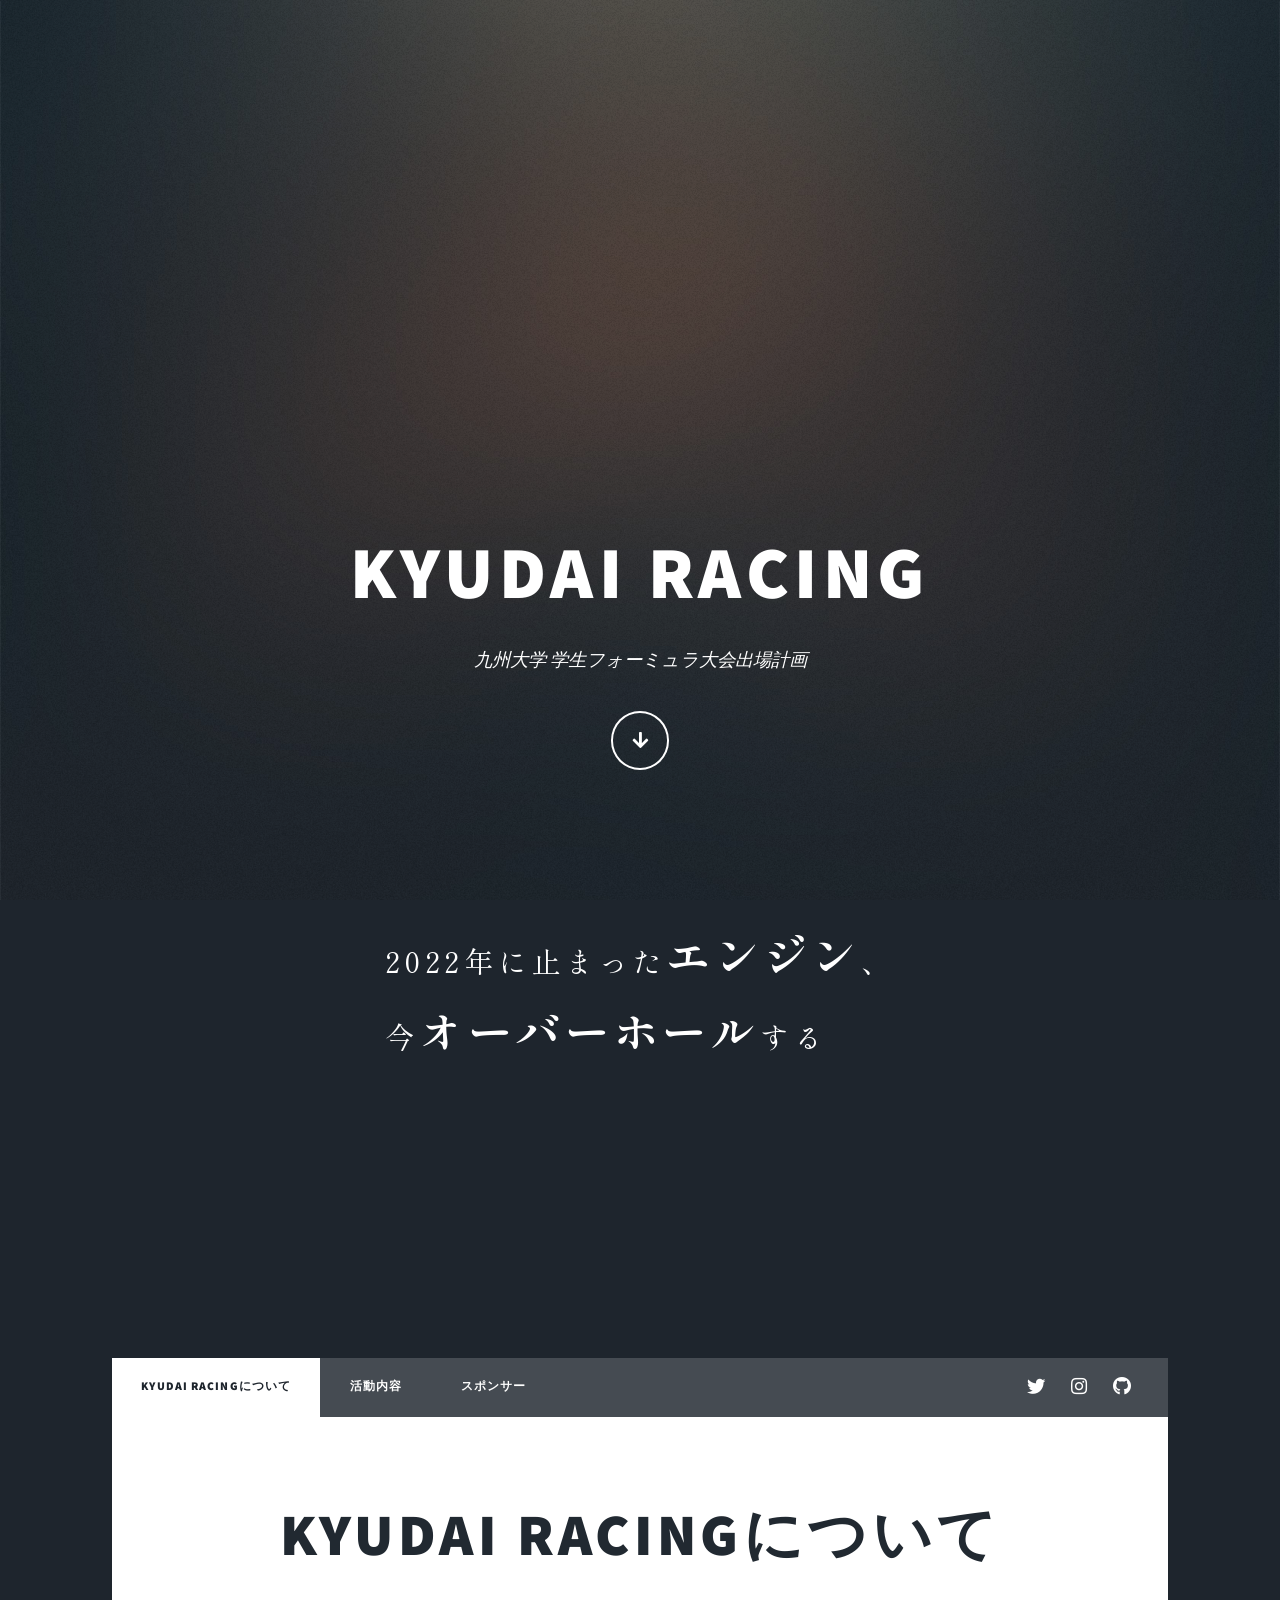
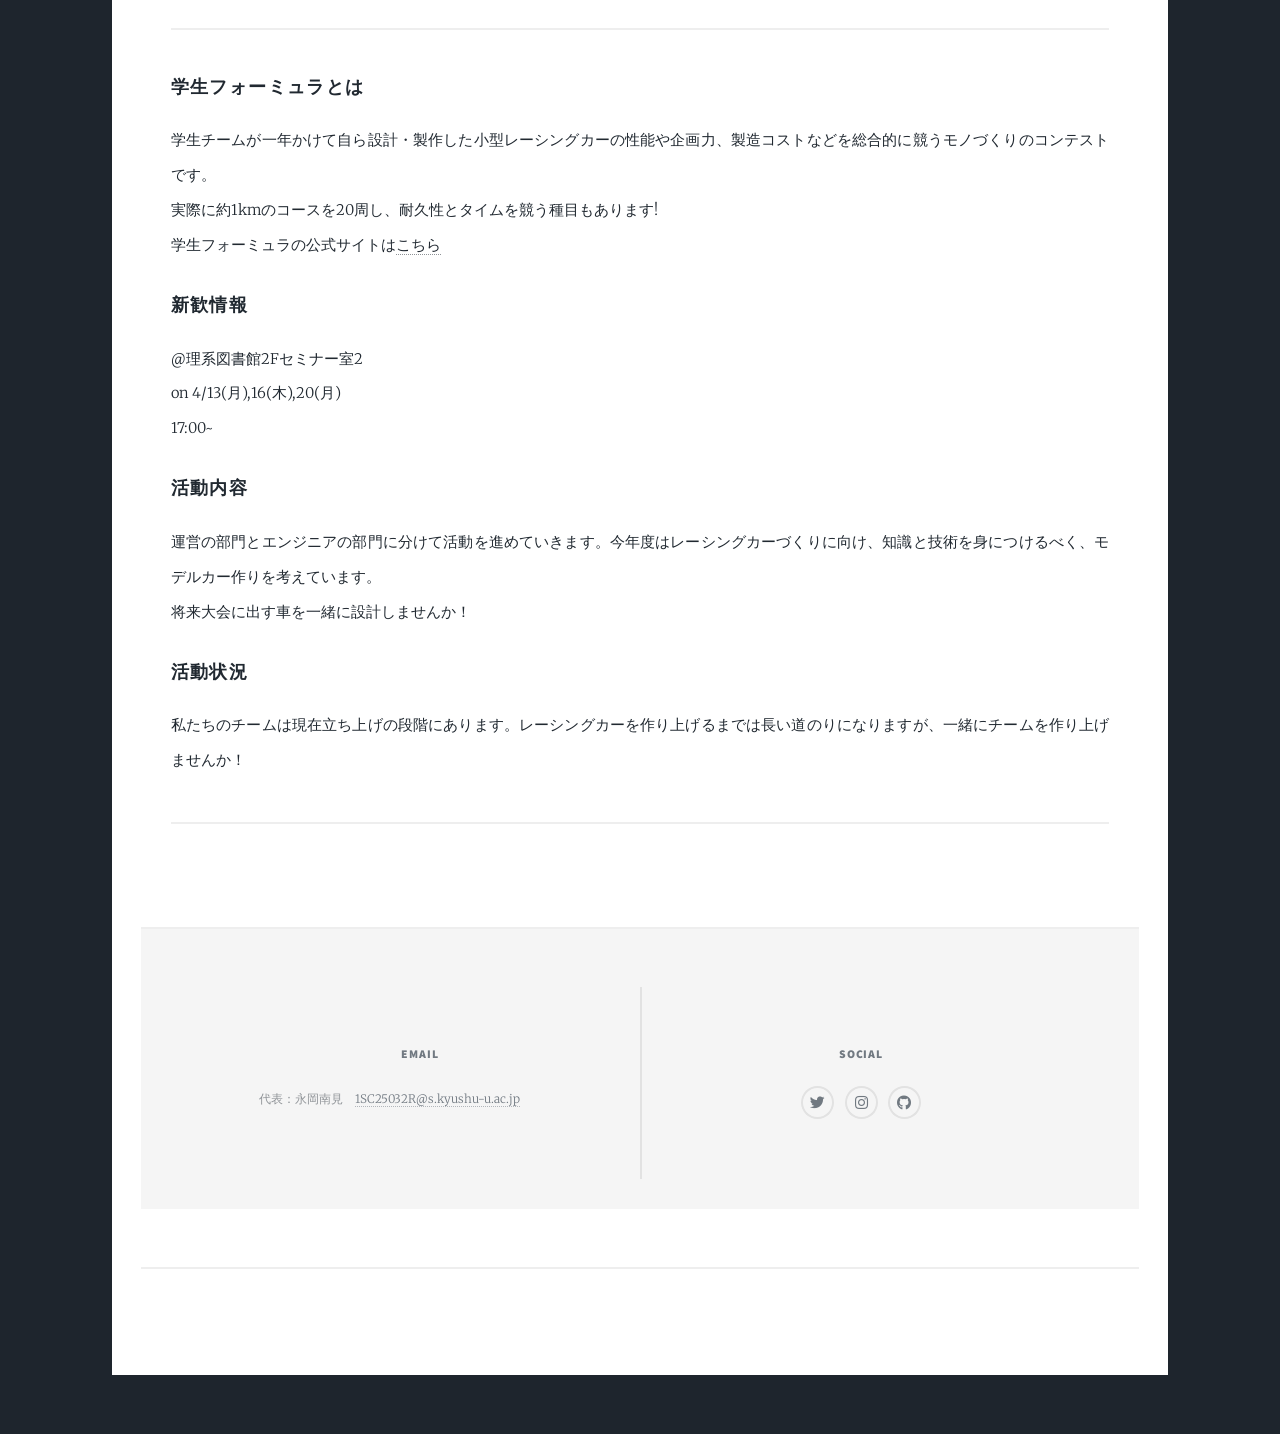
==== commit 1bb7813a: "試行2　Googleアナリティクスのタグ付け" ====
--- a/index.html
+++ b/index.html
@@ -1,5 +1,6 @@
 <!DOCTYPE HTML>
 <html lang="jp">
+
 	<head>
 		<title>Kyudai Racing</title>
     	<meta name="description" />
@@ -13,6 +14,16 @@
 		<link rel="stylesheet" href="assets/css/main.css" />
 		<noscript><link rel="stylesheet" href="assets/css/noscript.css" /></noscript>
 	</head>
+	<!-- Google tag (gtag.js) -->
+	<!-- Google tag (gtag.js) -->
+	<script async src="https://www.googletagmanager.com/gtag/js?id=G-LFPXZC1D10"></script>
+	<script>
+	window.dataLayer = window.dataLayer || [];
+	function gtag(){dataLayer.push(arguments);}
+	gtag('js', new Date());
+
+	gtag('config', 'G-LFPXZC1D10');
+	</script>
 	<body class="is-preload">
 
 		<!-- Wrapper -->
@@ -61,7 +72,7 @@
 									実際に約1kmのコースを20周し、耐久性とタイムを競う種目もあります!<br />
 									学生フォーミュラの公式サイトは<a href="https://www.jsae.or.jp/formula/">こちら</a><br /></p>
 								<h3>新歓情報</h3>
-								<p>@理系図書館2Fセミナー室2<br />on 4/13(月),16(木),20(月)</p>
+								<p>@理系図書館2Fセミナー室2<br />on 4/13(月),16(木),20(月)<br />17:00~</p>
 								<h3>活動内容</h3>
 								<p>運営の部門とエンジニアの部門に分けて活動を進めていきます。今年度はレーシングカーづくりに向け、知識と技術を身につけるべく、モデルカー作りを考えています。<br />
 									将来大会に出す車を一緒に設計しませんか！<br /></p>
--- a/assets/css/main.css
+++ b/assets/css/main.css
@@ -3470,7 +3470,7 @@
 
 			#intro {
 				padding: 3rem 2rem 1rem 2rem ;
-				min-height: 60vh;
+				min-height: 50vh;
 			}
 
 				#intro h1 {
@@ -3605,8 +3605,8 @@
 			padding: 5vh 0 !important; /* 内側の余白も画面の割合で設定 */
 			
 			/* 2. 外側の押し下げは、やりすぎると画面外に逃げるので少し控えめに */
-			margin-top: 10vh !important; 
-			margin-bottom: 10vh !important;
+			margin-top: 0vh !important; 
+			margin-bottom: 0vh !important;
 			
 			/* 3. スマホの横幅に合わせて文字サイズを最適化 */
 			font-size: 1.5rem;
@@ -3623,7 +3623,7 @@
 		}
 
 			#header {
-				height: 60vh;
+				height: 55vh;
 				padding-bottom: 8rem;
 			}
 
@@ -3633,7 +3633,7 @@
 
 			#header {
 				/* 1. ヘッダーをスマホ画面いっぱいの高さにする */
-				min-height: 90vh; 
+				min-height: 70vh; 
 				display: flex;
 				flex-direction: column;
 				justify-content: center; /* 垂直方向に中央寄せ */
@@ -3641,6 +3641,9 @@
 			}
 
 			#header .logo {
+				/* 1. スマホの「画面の高さ（vh）」を基準にしてたっぷり余白を取る */
+				min-height: 35vh;          /* 画面の35%分の高さを確保 */
+				padding: 5vh 0 !important; /* 内側の余白も画面の割合で設定 */
 				/* 2. ロゴ単体のマージンをリセット（親のFlexboxで中央制御するため） */
 				margin: 0 !important;
 				padding: 2rem !important;
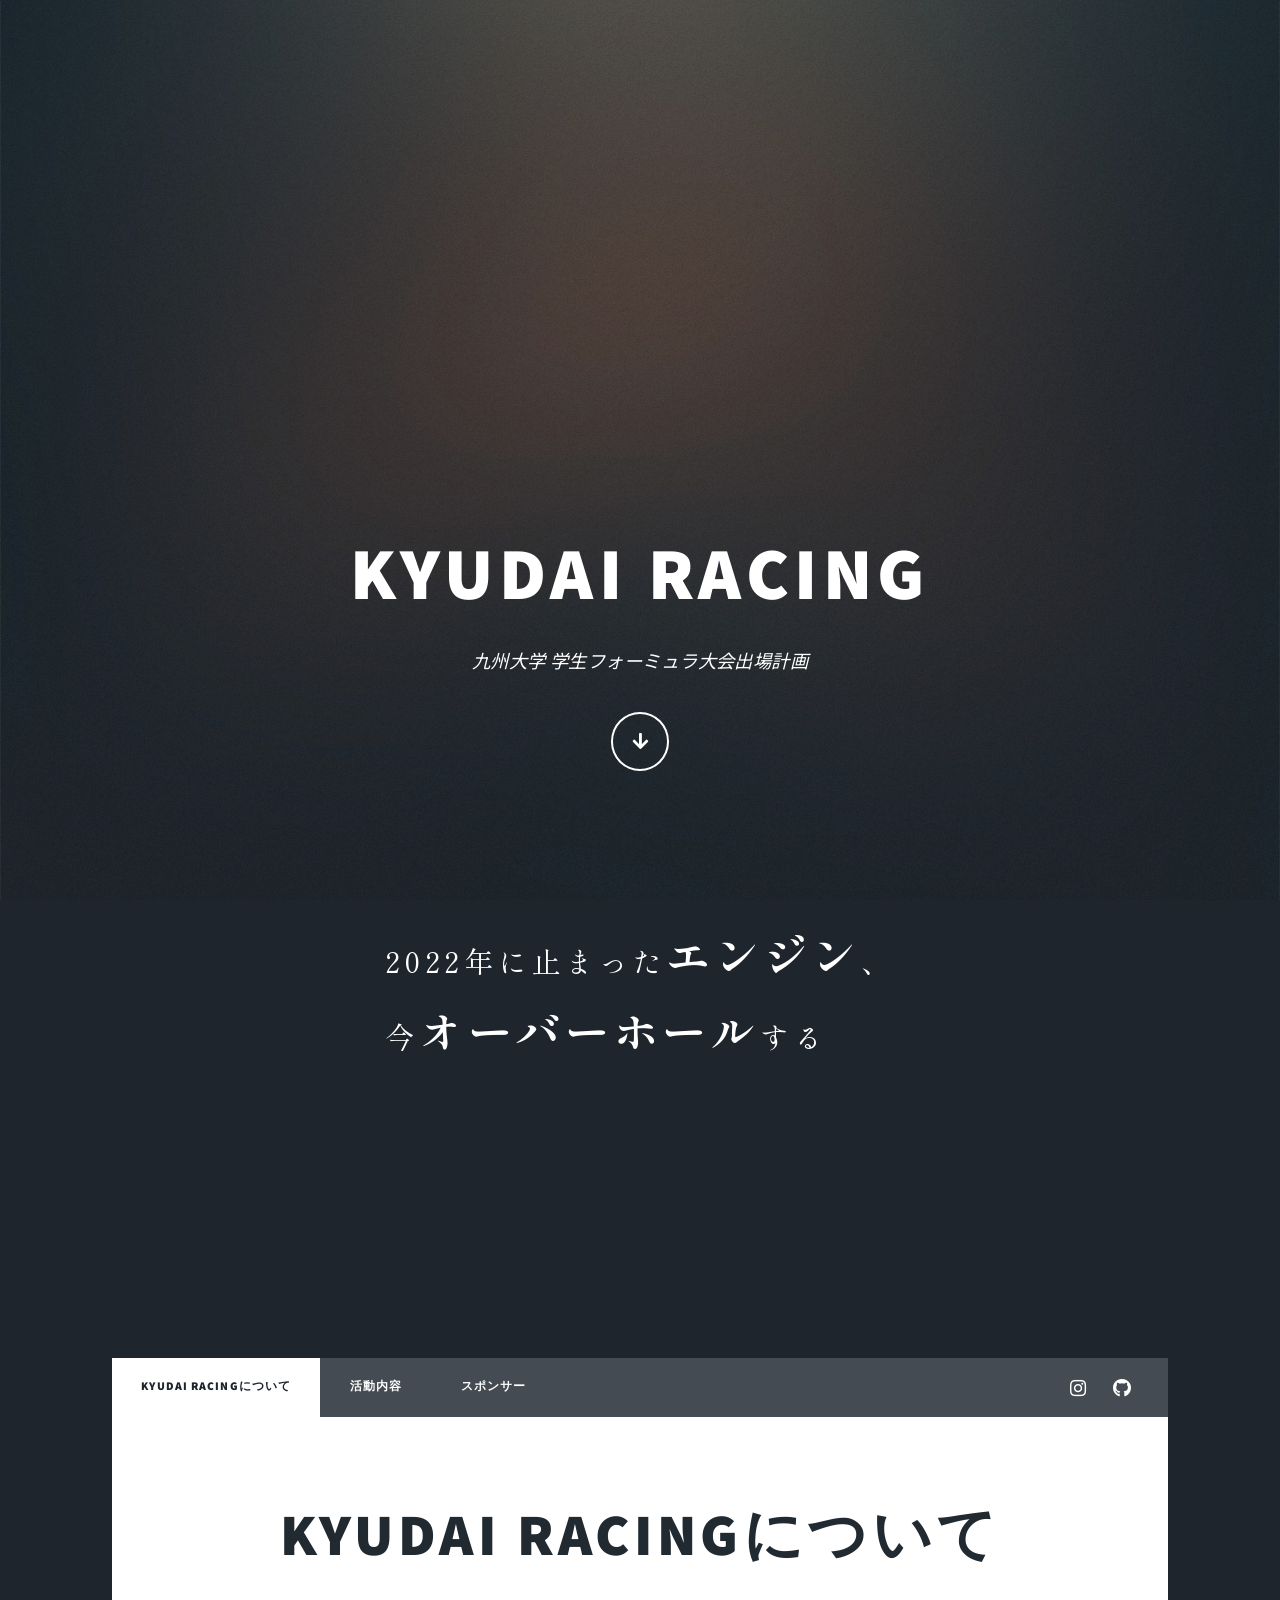
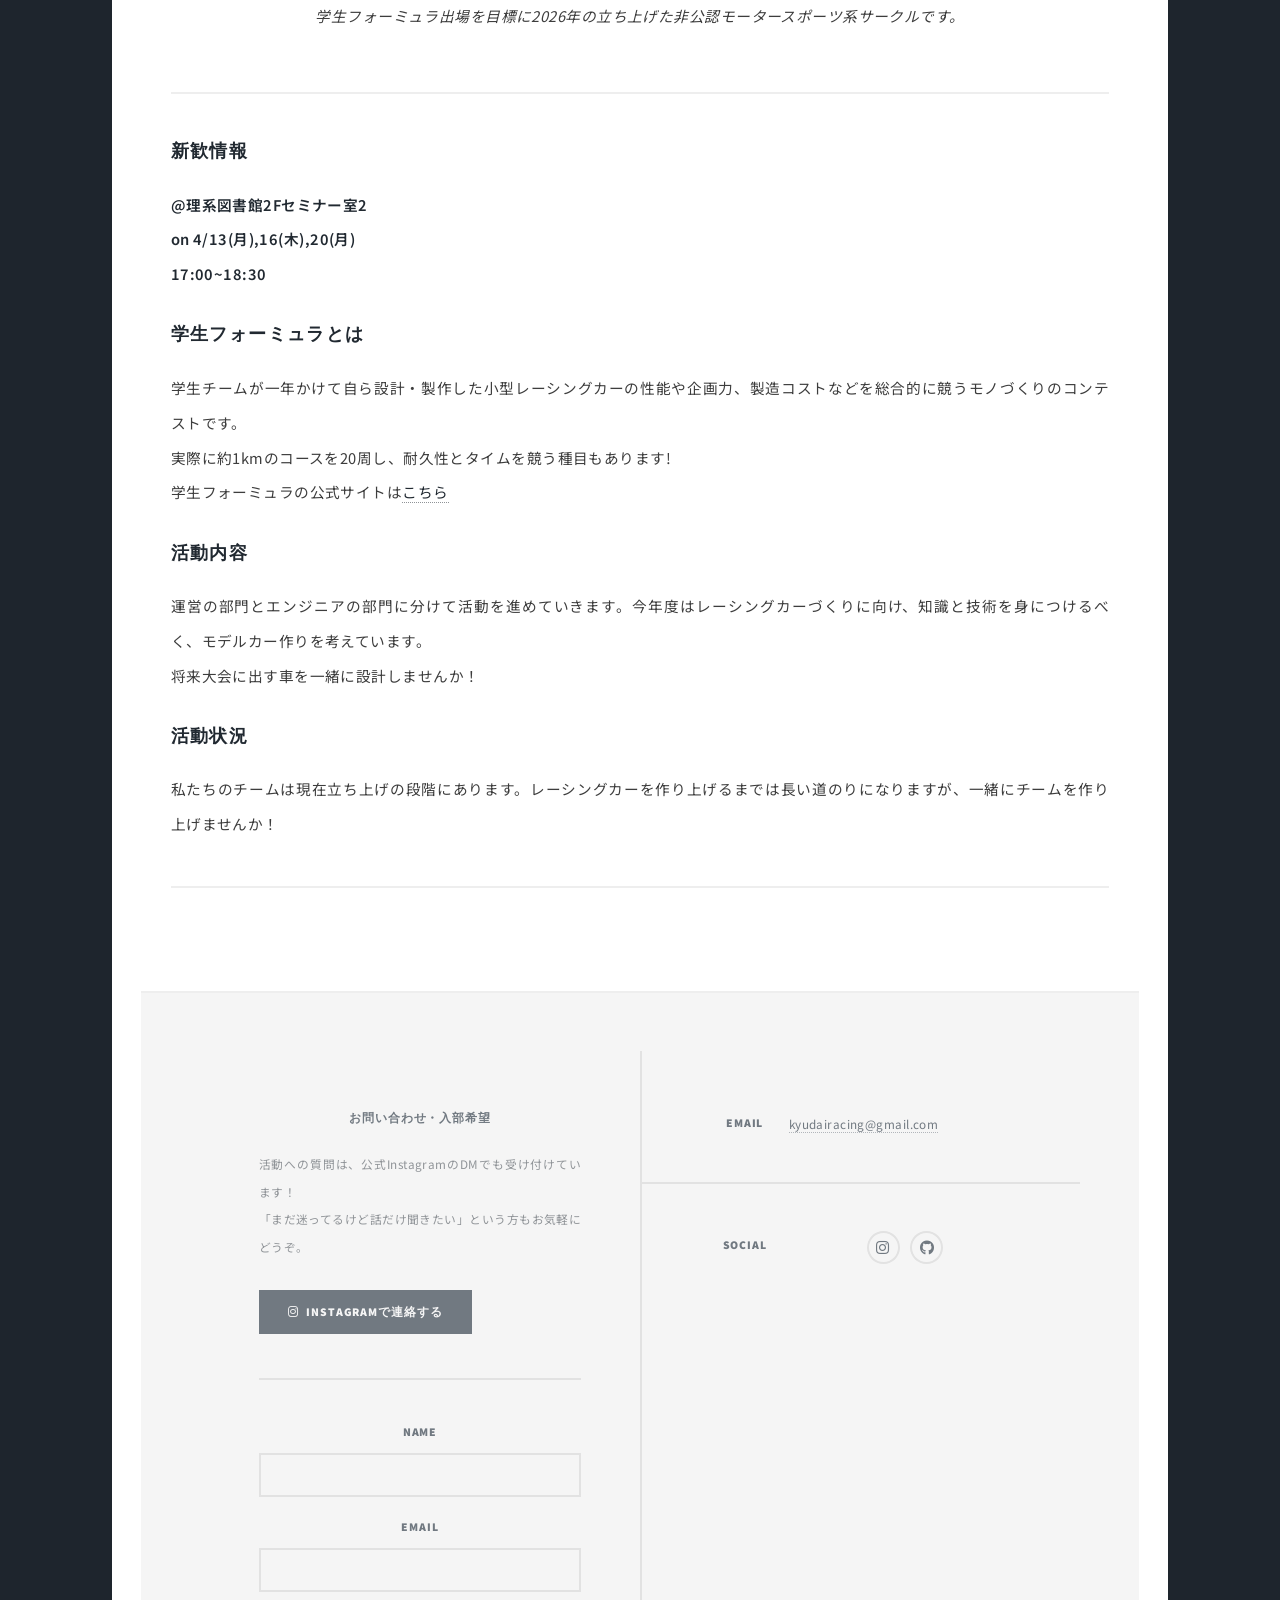
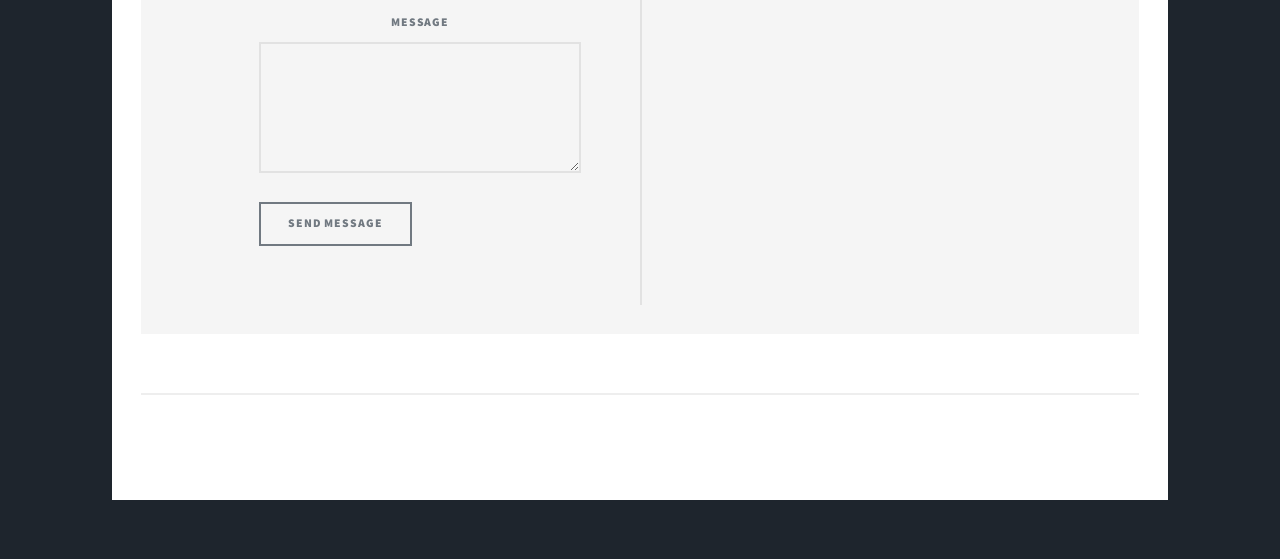
==== commit 5a670894: "Merge pull request #1 from kyudairacing/friendly フォント変更と文章の添削" ====
--- a/index.html
+++ b/index.html
@@ -9,6 +9,9 @@
     	<!-- アップルタッチアイコン -->
     	<link rel="apple-touch-icon" href="icon.png" />
 	    <meta charset="UTF-8" />
+		<link rel="preconnect" href="https://fonts.googleapis.com">
+		<link rel="preconnect" href="https://fonts.gstatic.com" crossorigin>
+		<link href="https://fonts.googleapis.com/css2?family=Noto+Sans+JP:wght@300;500;700&display=swap" rel="stylesheet">
 		<link href="https://fonts.googleapis.com/css2?family=Shippori+Mincho:wght@400;500&display=swap" rel="stylesheet">
 		<meta name="viewport" content="width=device-width, initial-scale=1, user-scalable=no" />
 		<link rel="stylesheet" href="assets/css/main.css" />
@@ -51,9 +54,9 @@
 							<li><a href="section2.html">スポンサー</a></li>
 						</ul>
 						<ul class="icons">
-							<li><a href="#" class="icon brands fa-twitter"><span class="label">X</span></a></li>
+							<!--<li><a href="#" class="icon brands fa-twitter"><span class="label">X</span></a></li>-->
 							<li><a href="https://www.instagram.com/kyudai_racing_?igsh=c2ZleDBxYnRwNmtl" class="icon brands fa-instagram"><span class="label">Instagram</span></a></li>
-							<li><a href="#" class="icon brands fa-github"><span class="label">GitHub</span></a></li>
+							<li><a href="https://github.com/kyudairacing/Kyudai_Racing" class="icon brands fa-github"><span class="label">GitHub</span></a></li>
 						</ul>
 					</nav>
 
@@ -64,15 +67,15 @@
 							<article class="post">
 								<header class="major">
 									<h2><a href="#">Kyudai Racingについて</a></h2>
-									<p></p>
+									<p>学生フォーミュラ出場を目標に2026年の立ち上げた非公認モータースポーツ系サークルです。</p>
 								</header>
 								<hr />
+								<h3>新歓情報</h3>
+								<p><strong>@理系図書館2Fセミナー室2<br />on 4/13(月),16(木),20(月)<br />17:00~18:30</strong></p>
 								<h3>学生フォーミュラとは</h3>
 								<p>学生チームが一年かけて自ら設計・製作した小型レーシングカーの性能や企画力、製造コストなどを総合的に競うモノづくりのコンテストです。<br />
 									実際に約1kmのコースを20周し、耐久性とタイムを競う種目もあります!<br />
 									学生フォーミュラの公式サイトは<a href="https://www.jsae.or.jp/formula/">こちら</a><br /></p>
-								<h3>新歓情報</h3>
-								<p>@理系図書館2Fセミナー室2<br />on 4/13(月),16(木),20(月)<br />17:00~</p>
 								<h3>活動内容</h3>
 								<p>運営の部門とエンジニアの部門に分けて活動を進めていきます。今年度はレーシングカーづくりに向け、知識と技術を身につけるべく、モデルカー作りを考えています。<br />
 									将来大会に出す車を一緒に設計しませんか！<br /></p>
@@ -178,8 +181,15 @@
 				
 				<!-- Footer -->
 					<footer id="footer">
-<!--						<section>
-							<form method="post" action="#">
+						<section>
+							<h3>お問い合わせ・入部希望</h3>
+							<p>活動への質問は、公式InstagramのDMでも受け付けています！<br />
+							「まだ迷ってるけど話だけ聞きたい」という方もお気軽にどうぞ。</p>
+							<ul class="actions">
+								<li><a href="https://www.instagram.com/kyudai_racing_?igsh=c2ZleDBxYnRwNmtl" class="button primary icon brands fa-instagram">Instagramで連絡する</a></li>
+							</ul>
+							<hr />
+							<form method="post" action="https://formspree.io/f/kyudairacing@gmail.com">
 								<div class="fields">
 									<div class="field">
 										<label for="name">Name</label>
@@ -198,9 +208,10 @@
 									<li><input type="submit" value="Send Message" /></li>
 								</ul>
 							</form>
+
 						</section>
 						<section class="split contact">
-							<section class="alt">
+<!--							<section class="alt">
 								<h3>Address</h3>
 								<p>1234 Somewhere Road #87257<br />
 								Nashville, TN 00000-0000</p>
@@ -209,16 +220,17 @@
 								<h3>Phone</h3>
 								<p><a href="#">(000) 000-0000</a></p>
 							</section>
--->							<section>
+		-->					
+							<section>
 								<h3>Email</h3>
-								<p>代表：永岡南見　<a href="#">1SC25032R@s.kyushu-u.ac.jp</a></p>
+								<p><a href="mailto:kyudairacing@gmail.com">kyudairacing@gmail.com</a></p>
 							</section>
 							<section>
 								<h3>Social</h3>
 								<ul class="icons alt">
-									<li><a href="#" class="icon brands alt fa-twitter"><span class="label">Twitter</span></a></li>
+								<!--<li><a href="#" class="icon brands alt fa-twitter"><span class="label">Twitter</span></a></li>-->
 									<li><a href="https://www.instagram.com/kyudai_racing_?igsh=c2ZleDBxYnRwNmtl" class="icon brands alt fa-instagram"><span class="label">Instagram</span></a></li>
-									<li><a href="#" class="icon brands alt fa-github"><span class="label">GitHub</span></a></li>
+									<li><a href="https://github.com/kyudairacing/Kyudai_Racing" class="icon brands alt fa-github"><span class="label">GitHub</span></a></li>
 								</ul>
 							</section>
 						</section>
--- a/assets/css/main.css
+++ b/assets/css/main.css
@@ -145,11 +145,16 @@
 
 	body {
 		color: #212931;
+		line-height: 1.8;      /* 行間を少し広めにとる（重要！） */
+		letter-spacing: 0.05em; /* 文字の間隔を少しだけ広げる */
 	}
 
 	body, input, select, textarea {
-		font-family: "Merriweather", Georgia, serif;
-		font-weight: 300;
+font-family: 'Noto Sans JP', sans-serif;
+		font-weight: 400;      /* 基本の太さ */
+		line-height: 1.85;     /* 行間を広めに取ると「優しさ・余裕」が出ます */
+		letter-spacing: 0.03em; /* 文字の間隔を微調整してオシャレに */
+		color: #3d3d3d;        /* 真っ黒より少しだけグレーにすると目に優しいです */
 		font-size: 1rem;
 		line-height: 2.375;
 	}
@@ -3470,7 +3475,7 @@
 
 			#intro {
 				padding: 3rem 2rem 1rem 2rem ;
-				min-height: 50vh;
+				min-height: 60vh;
 			}
 
 				#intro h1 {
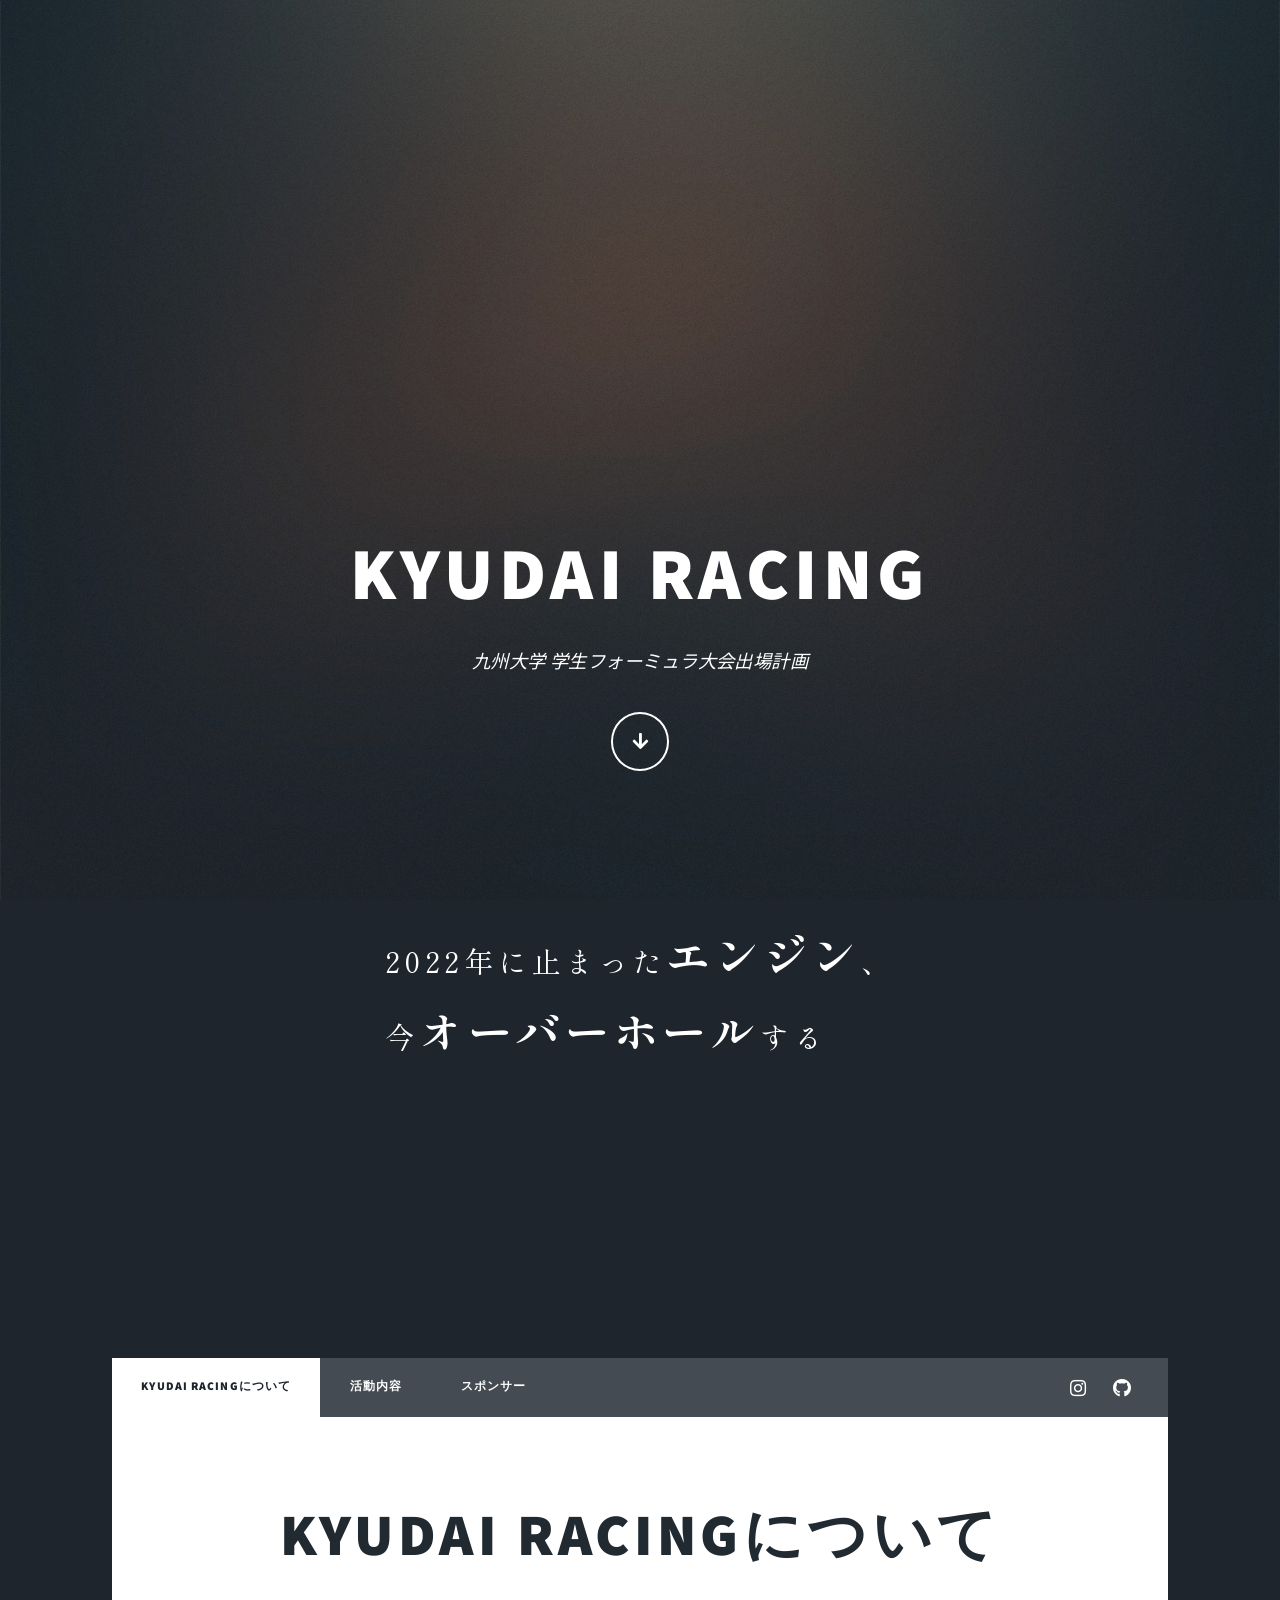
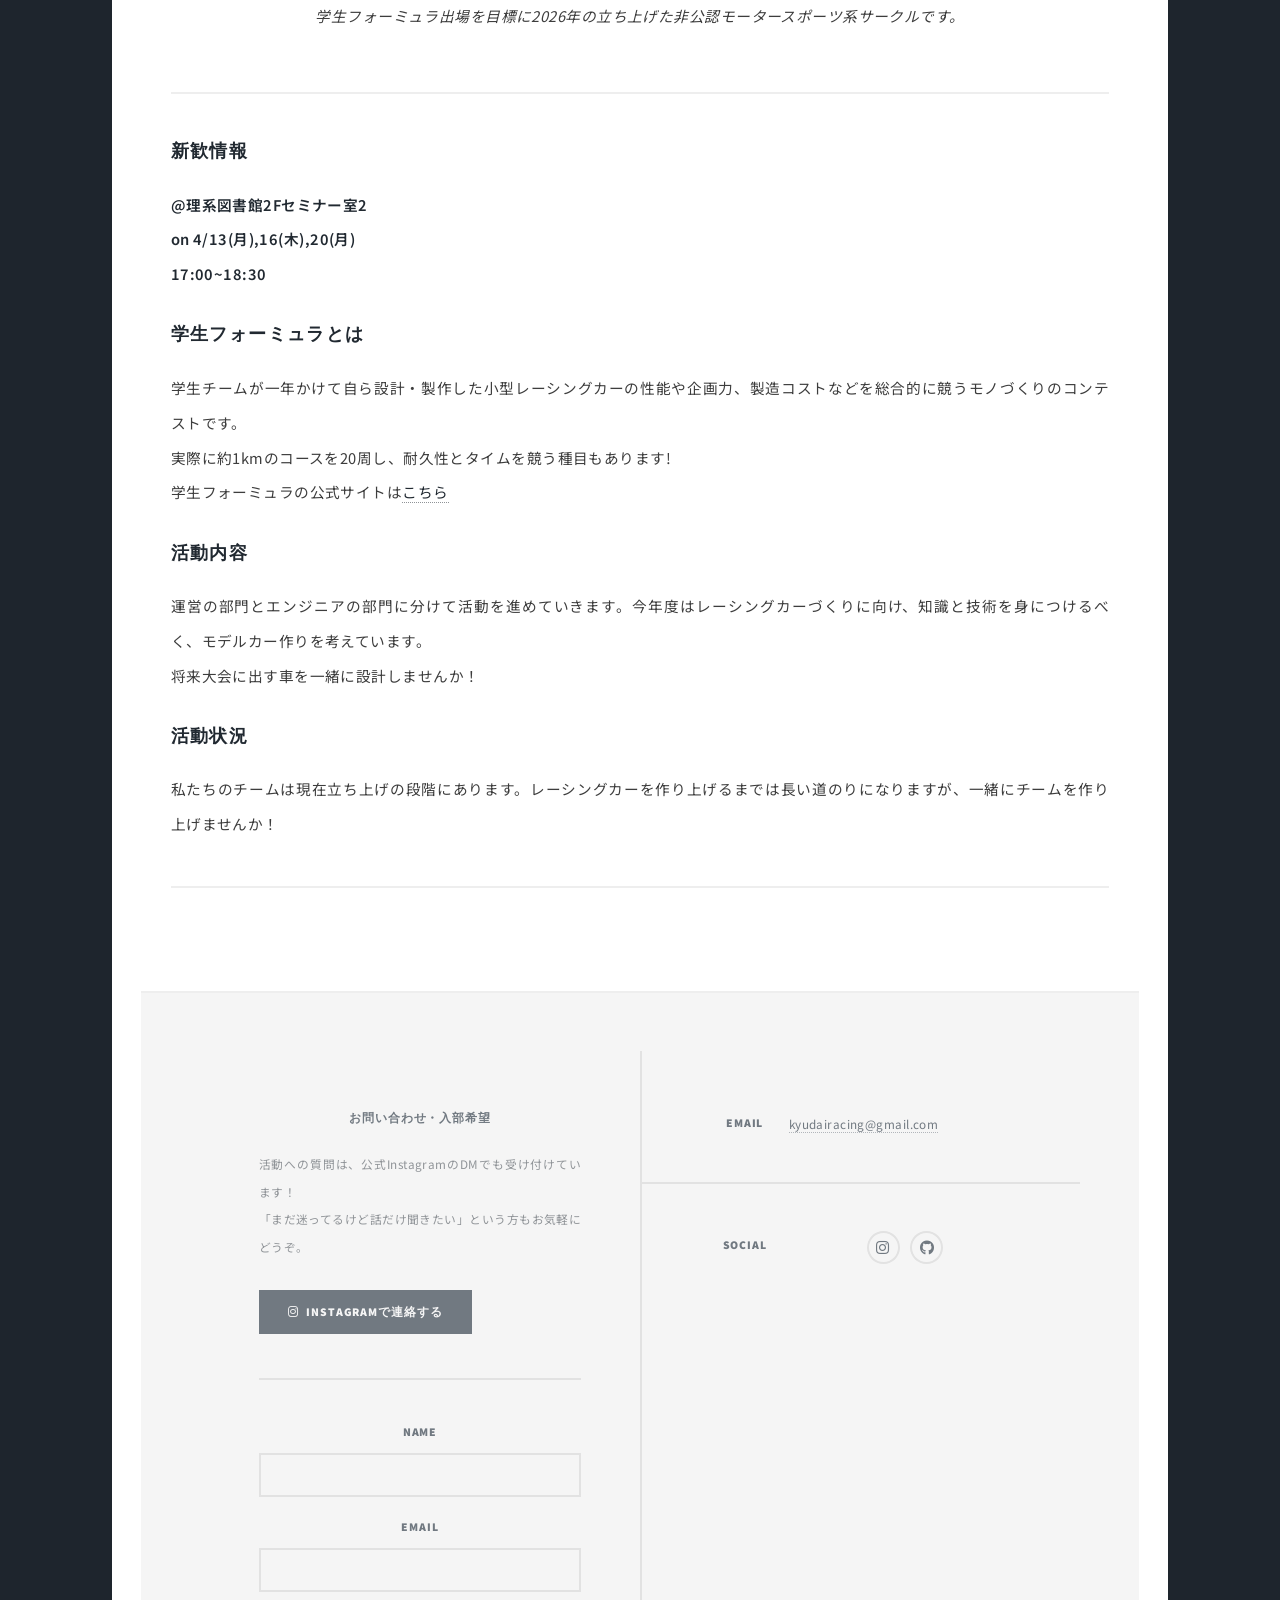
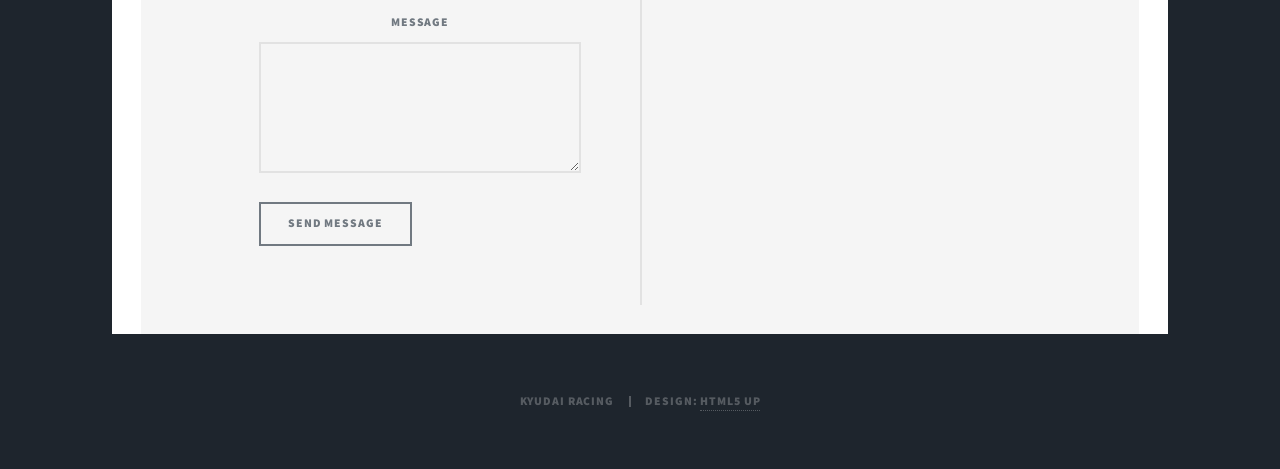
==== commit 55e67c56: "プログラム内のindex(頭の空白)修正" ====
--- a/index.html
+++ b/index.html
@@ -61,7 +61,7 @@
 					</nav>
 
 				<!-- Main -->
-					<div id="main">
+				<div id="main">
 
 						<!-- Featured Post -->
 							<article class="post">
@@ -235,7 +235,7 @@
 							</section>
 						</section>
 					</footer>
-
+				</div>
 				<!-- Copyright -->
 					<div id="copyright">
 						<ul><li>Kyudai Racing</li><li>Design: <a href="https://html5up.net">HTML5 UP</a></li></ul>
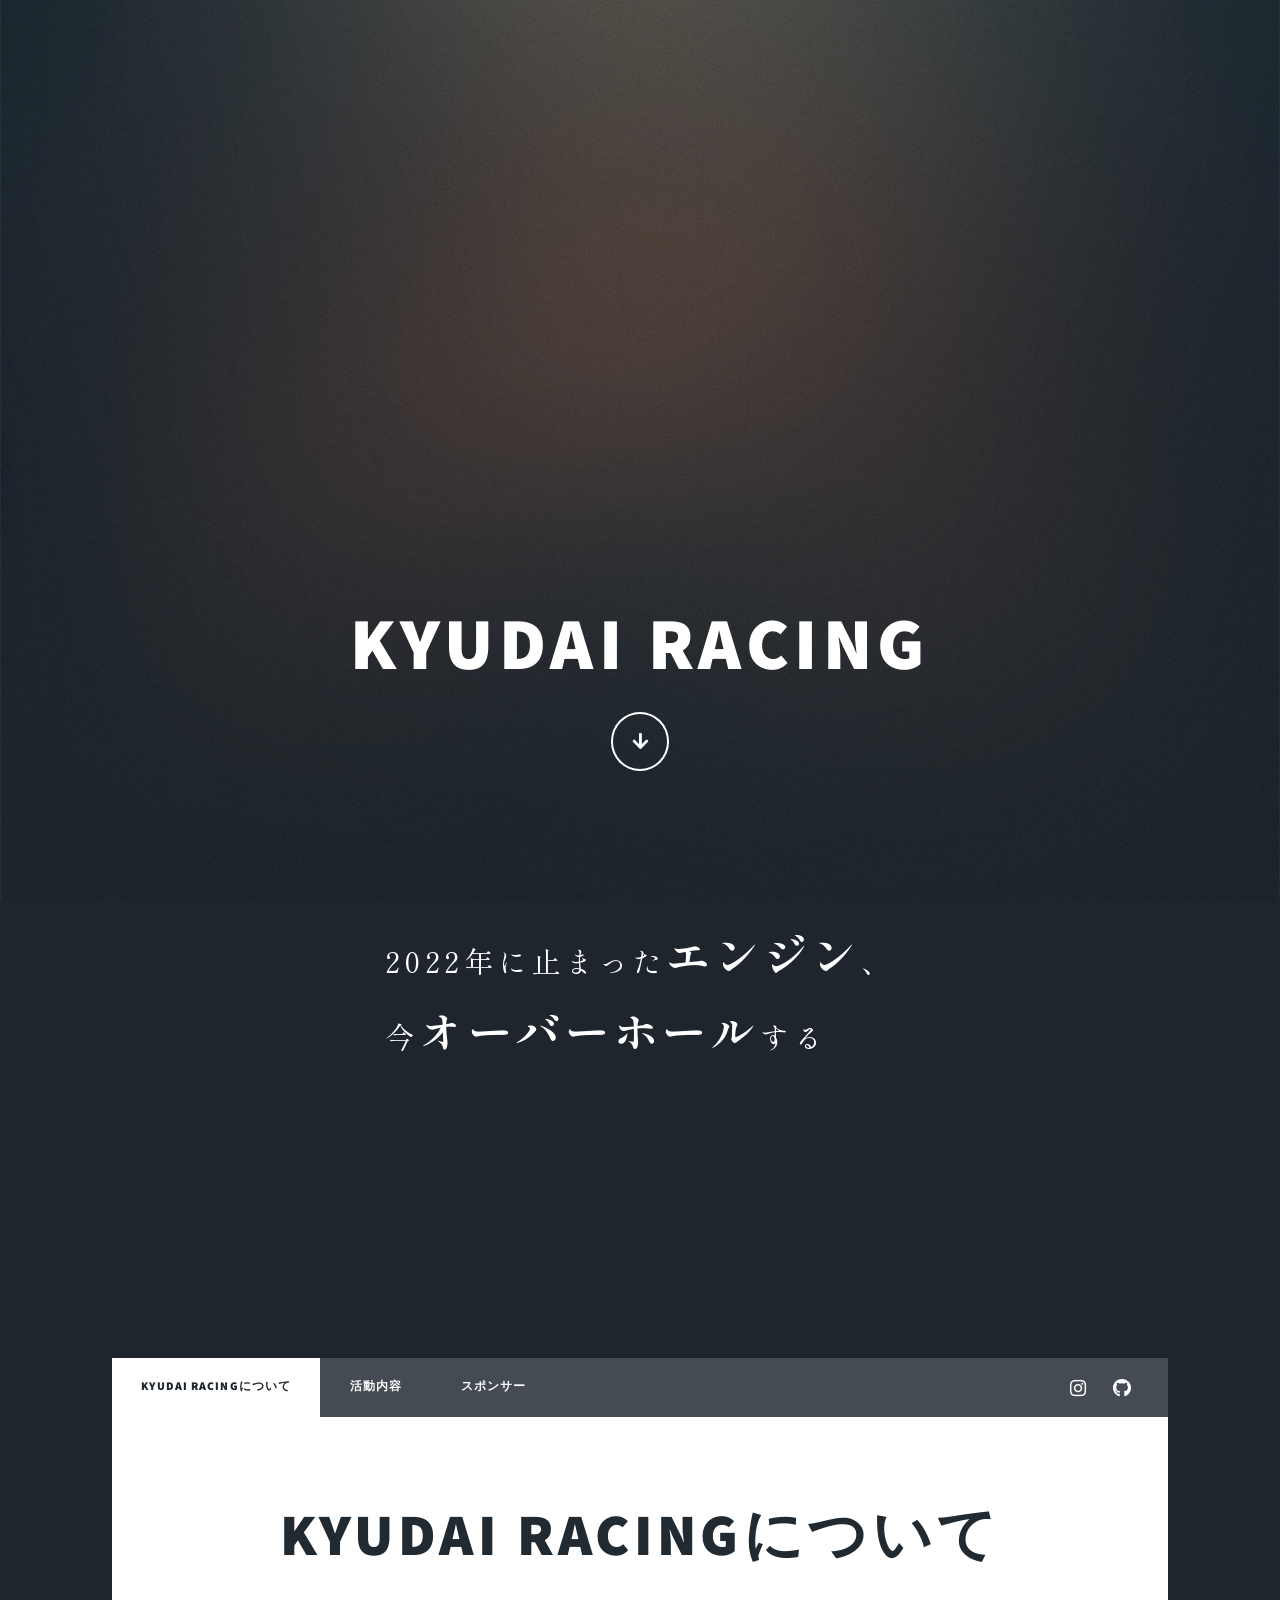
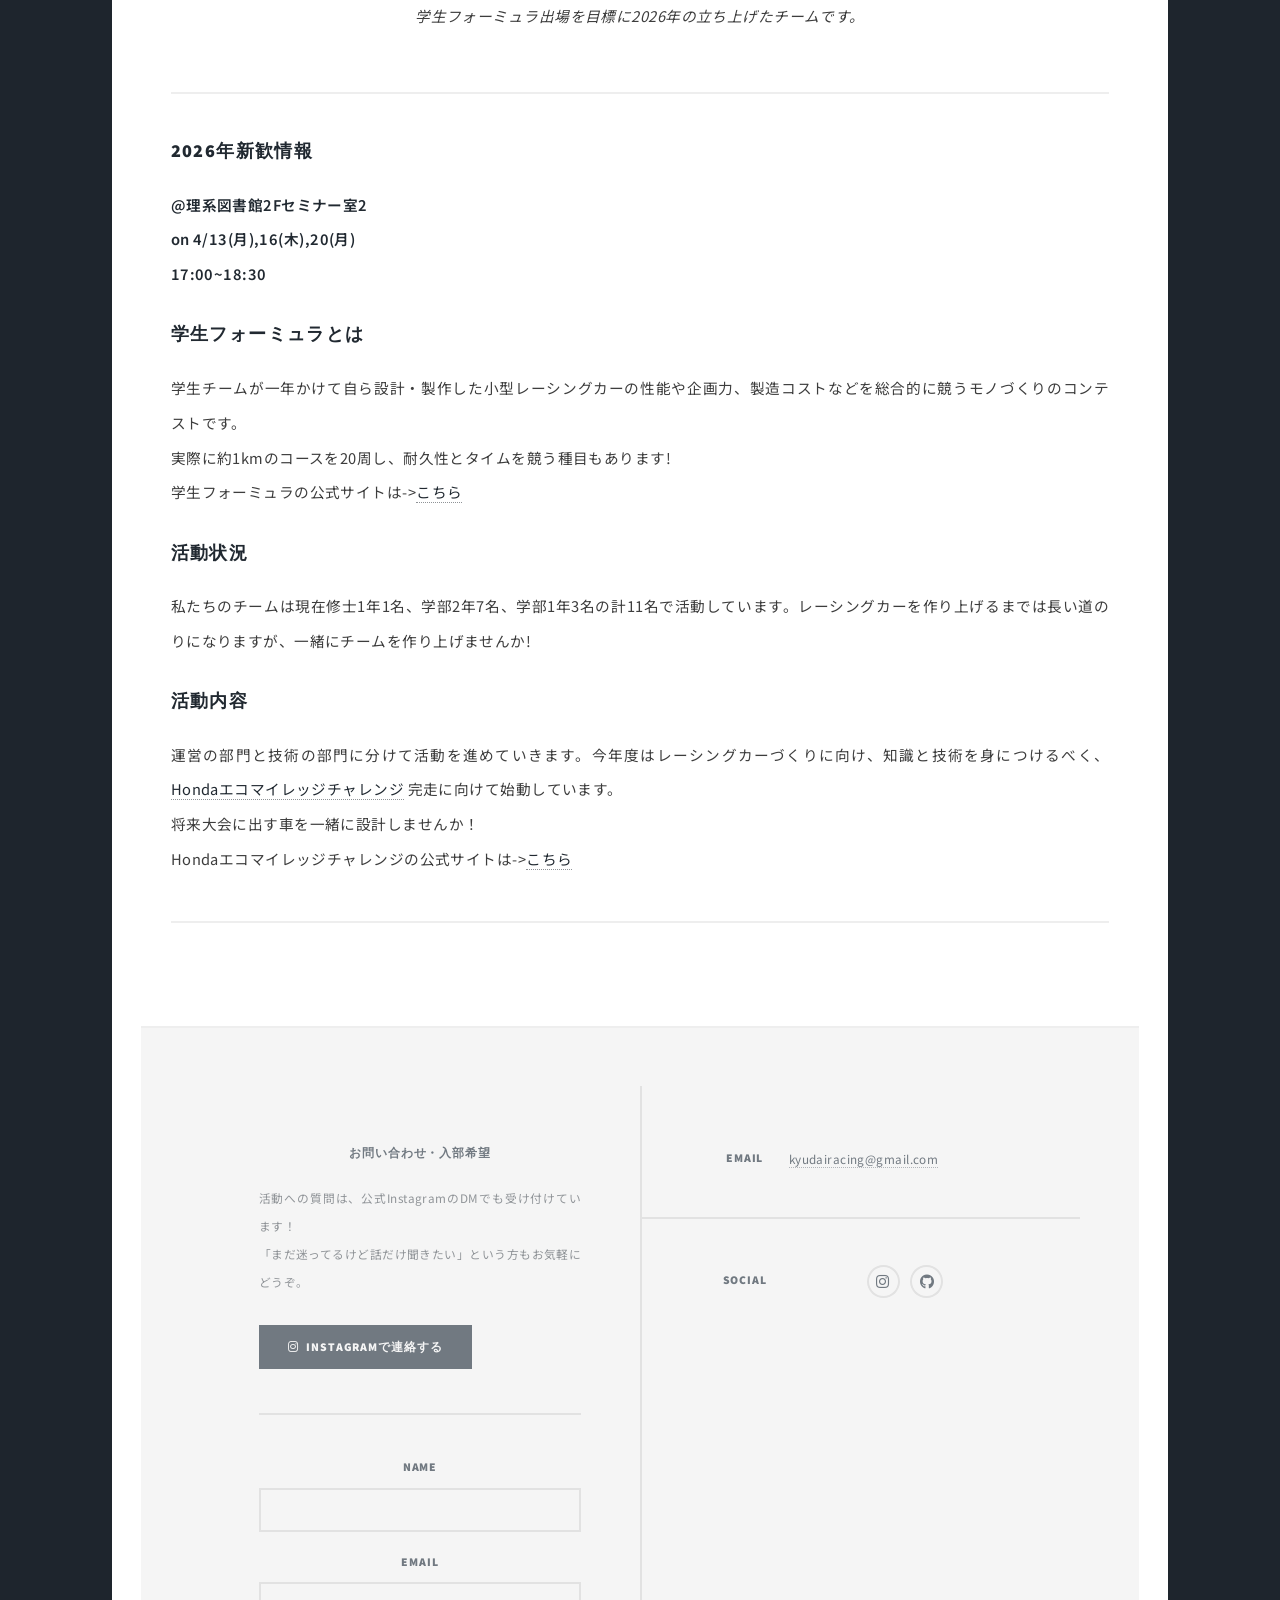
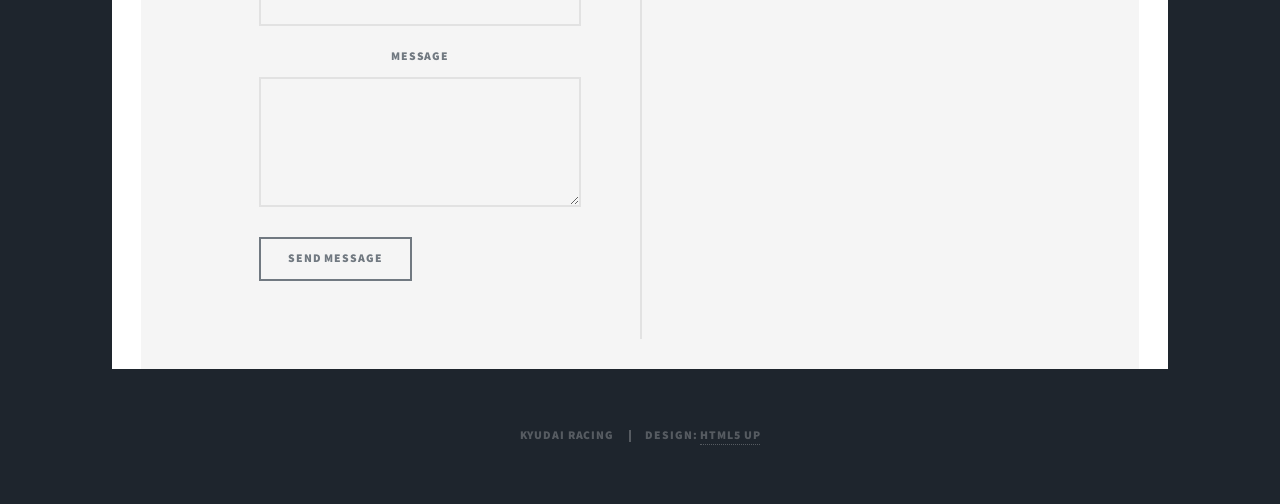
==== commit 0ab5ced0: "活動方針、活動計画の見直し" ====
--- a/index.html
+++ b/index.html
@@ -35,7 +35,6 @@
 				<!-- Intro -->
 					<div id="intro">
 						<h1>Kyudai Racing</h1>
-						<p>九州大学 学生フォーミュラ大会出場計画</p>
 						<ul class="actions">
 							<li><a href="#header" class="button icon solid solo fa-arrow-down scrolly">Continue</a></li>
 						</ul>
@@ -67,20 +66,22 @@
 							<article class="post">
 								<header class="major">
 									<h2><a href="#">Kyudai Racingについて</a></h2>
-									<p>学生フォーミュラ出場を目標に2026年の立ち上げた非公認モータースポーツ系サークルです。</p>
+									<p>学生フォーミュラ出場を目標に2026年の立ち上げたチームです。</p>
 								</header>
 								<hr />
-								<h3>新歓情報</h3>
+								<h3>2026年新歓情報</h3>
 								<p><strong>@理系図書館2Fセミナー室2<br />on 4/13(月),16(木),20(月)<br />17:00~18:30</strong></p>
-								<h3>学生フォーミュラとは</h3>
+								<h3><a href="https://www.jsae.or.jp/formula/">学生フォーミュラ</a>とは</h3>
 								<p>学生チームが一年かけて自ら設計・製作した小型レーシングカーの性能や企画力、製造コストなどを総合的に競うモノづくりのコンテストです。<br />
 									実際に約1kmのコースを20周し、耐久性とタイムを競う種目もあります!<br />
-									学生フォーミュラの公式サイトは<a href="https://www.jsae.or.jp/formula/">こちら</a><br /></p>
+									学生フォーミュラの公式サイトは-><a href="https://www.jsae.or.jp/formula/">こちら</a><br /></p>
+								<h3>活動状況</h3>
+								<p>私たちのチームは現在修士1年1名、学部2年7名、学部1年3名の計11名で活動しています。レーシングカーを作り上げるまでは長い道のりになりますが、一緒にチームを作り上げませんか!<br /></p>
 								<h3>活動内容</h3>
-								<p>運営の部門とエンジニアの部門に分けて活動を進めていきます。今年度はレーシングカーづくりに向け、知識と技術を身につけるべく、モデルカー作りを考えています。<br />
-									将来大会に出す車を一緒に設計しませんか！<br /></p>
-								<h3>活動状況</h3>
-								<p>私たちのチームは現在立ち上げの段階にあります。レーシングカーを作り上げるまでは長い道のりになりますが、一緒にチームを作り上げませんか！<br /></p>
+								<p>運営の部門と技術の部門に分けて活動を進めていきます。今年度はレーシングカーづくりに向け、知識と技術を身につけるべく、<a href="https://global.honda/jp/emc/">Hondaエコマイレッジチャレンジ</a>
+									完走に向けて始動しています。<br />
+									将来大会に出す車を一緒に設計しませんか！<br />
+									Hondaエコマイレッジチャレンジの公式サイトは-><a href="https://global.honda/jp/emc/">こちら</a></p>
 								<hr />
 							</article>
 						<!-- Posts -->
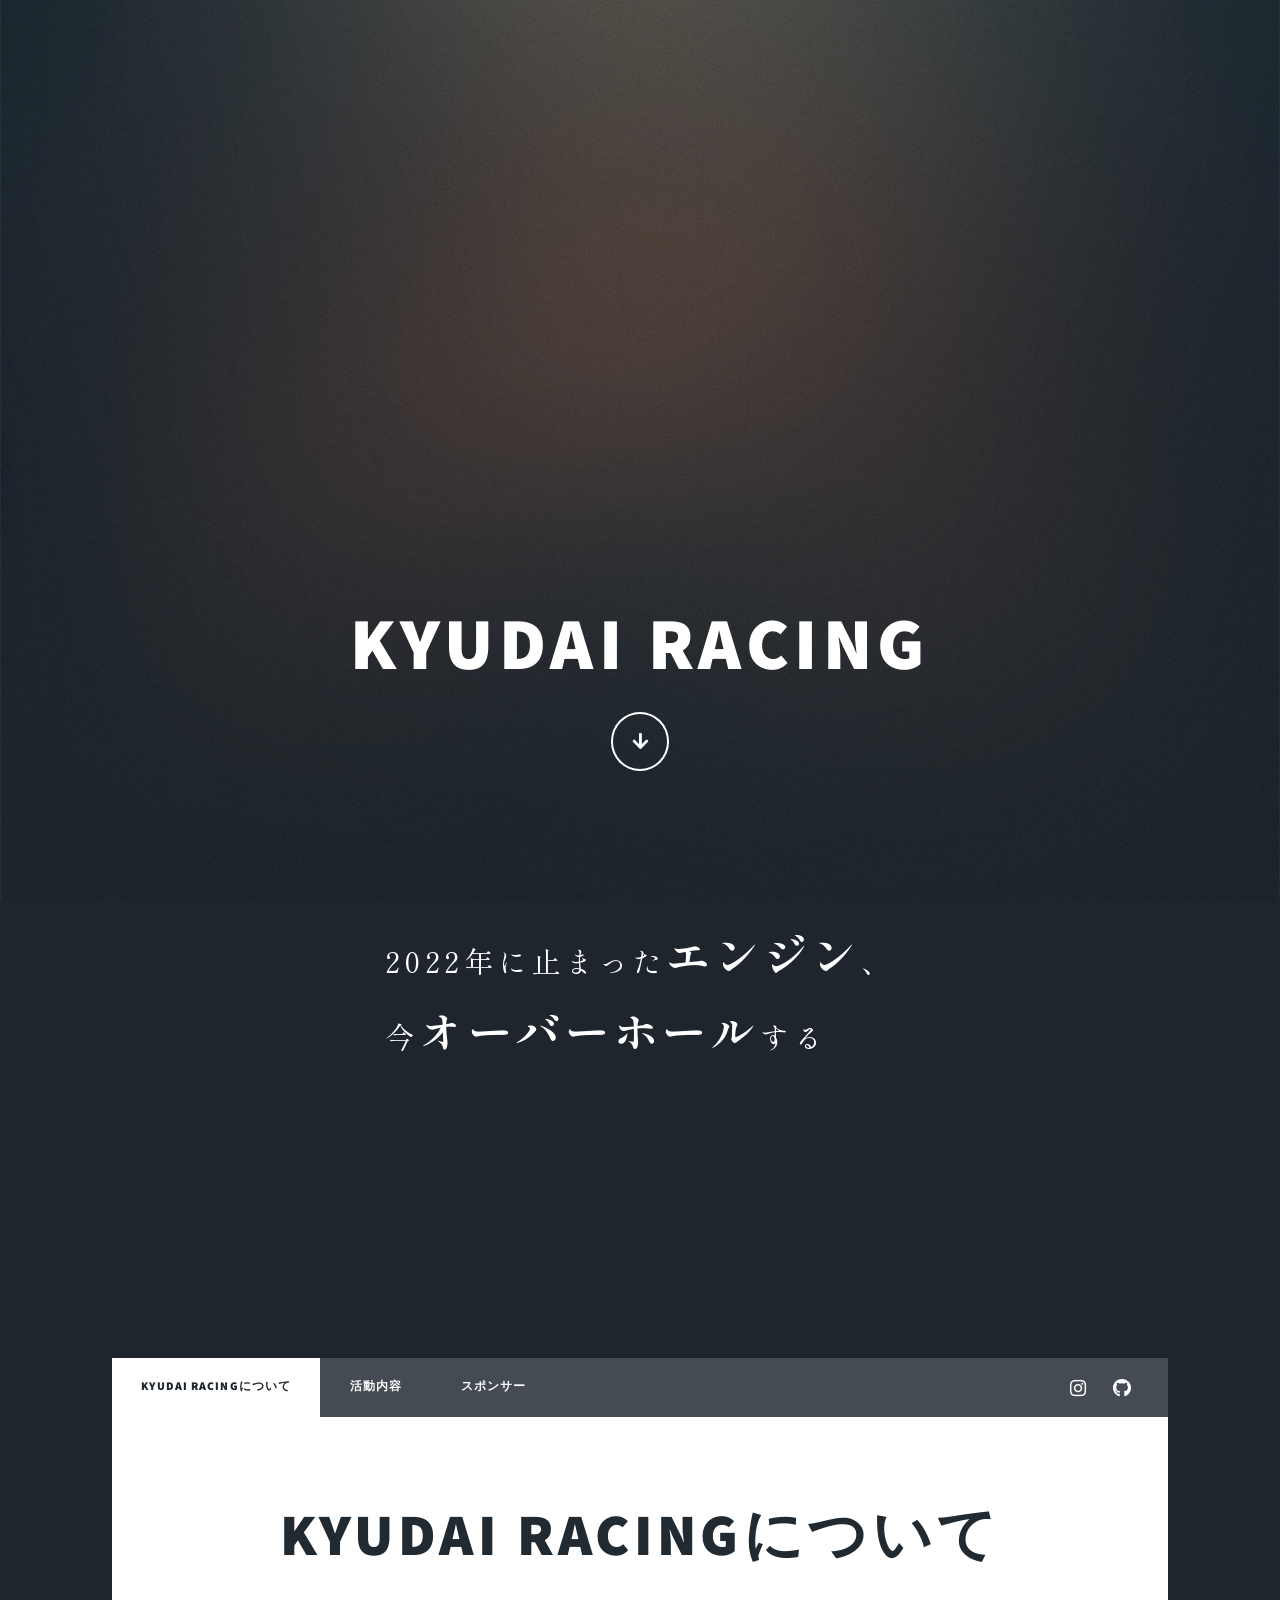
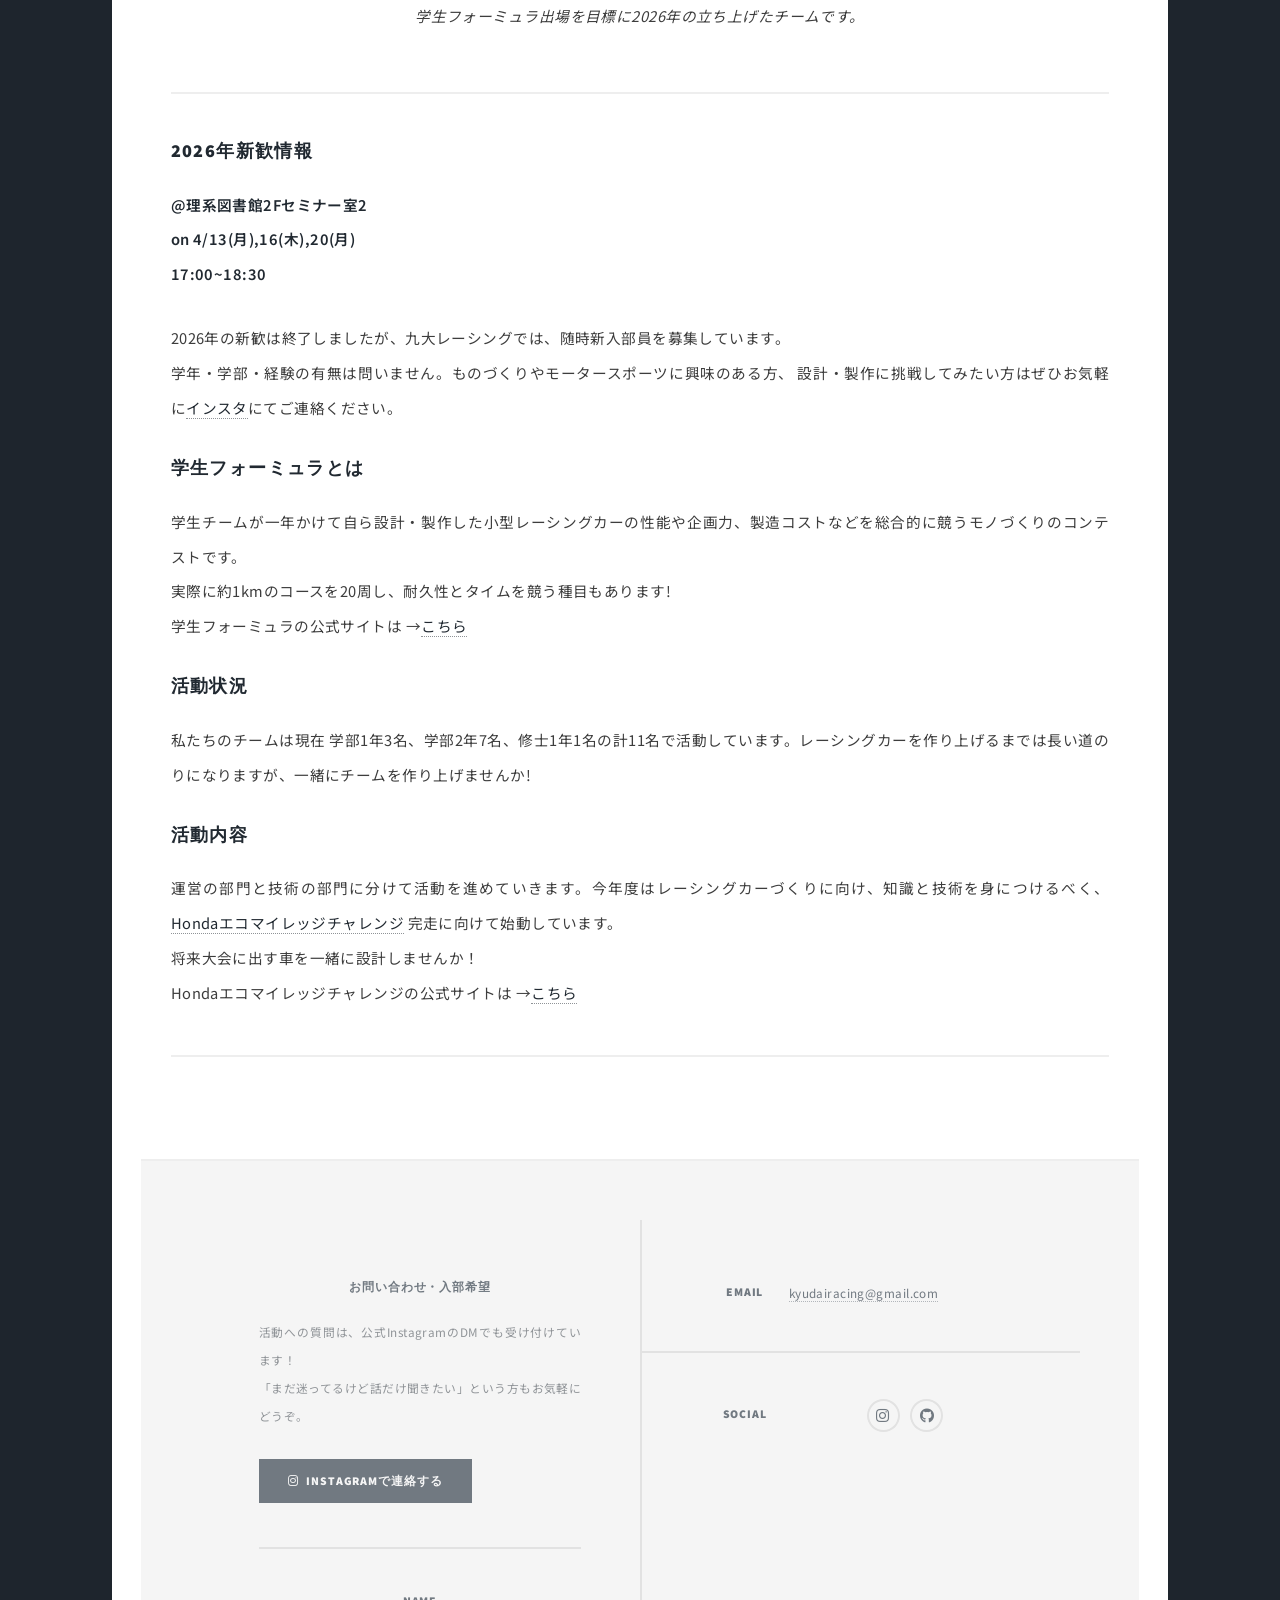
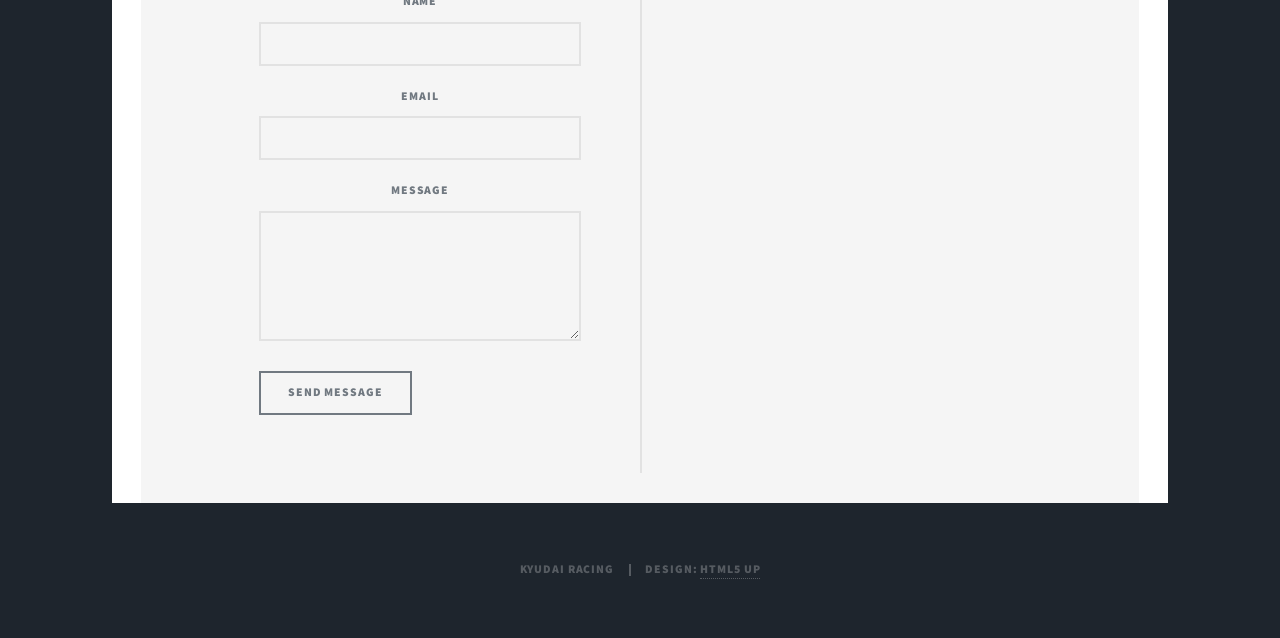
==== commit 969d6e1d: "mini変更" ====
--- a/index.html
+++ b/index.html
@@ -71,17 +71,20 @@
 								<hr />
 								<h3>2026年新歓情報</h3>
 								<p><strong>@理系図書館2Fセミナー室2<br />on 4/13(月),16(木),20(月)<br />17:00~18:30</strong></p>
+								<p>2026年の新歓は終了しましたが、九大レーシングでは、随時新入部員を募集しています。<br/>
+									学年・学部・経験の有無は問いません。ものづくりやモータースポーツに興味のある方、
+									設計・製作に挑戦してみたい方はぜひお気軽に<a href="https://www.instagram.com/kyudai_racing_?igsh=c2ZleDBxYnRwNmtl">インスタ</a>にてご連絡ください。</p>
 								<h3><a href="https://www.jsae.or.jp/formula/">学生フォーミュラ</a>とは</h3>
 								<p>学生チームが一年かけて自ら設計・製作した小型レーシングカーの性能や企画力、製造コストなどを総合的に競うモノづくりのコンテストです。<br />
 									実際に約1kmのコースを20周し、耐久性とタイムを競う種目もあります!<br />
-									学生フォーミュラの公式サイトは-><a href="https://www.jsae.or.jp/formula/">こちら</a><br /></p>
+									学生フォーミュラの公式サイトは →<a href="https://www.jsae.or.jp/formula/">こちら</a><br /></p>
 								<h3>活動状況</h3>
-								<p>私たちのチームは現在修士1年1名、学部2年7名、学部1年3名の計11名で活動しています。レーシングカーを作り上げるまでは長い道のりになりますが、一緒にチームを作り上げませんか!<br /></p>
+								<p>私たちのチームは現在 学部1年3名、学部2年7名、修士1年1名の計11名で活動しています。レーシングカーを作り上げるまでは長い道のりになりますが、一緒にチームを作り上げませんか!<br /></p>
 								<h3>活動内容</h3>
 								<p>運営の部門と技術の部門に分けて活動を進めていきます。今年度はレーシングカーづくりに向け、知識と技術を身につけるべく、<a href="https://global.honda/jp/emc/">Hondaエコマイレッジチャレンジ</a>
 									完走に向けて始動しています。<br />
 									将来大会に出す車を一緒に設計しませんか！<br />
-									Hondaエコマイレッジチャレンジの公式サイトは-><a href="https://global.honda/jp/emc/">こちら</a></p>
+									Hondaエコマイレッジチャレンジの公式サイトは →<a href="https://global.honda/jp/emc/">こちら</a></p>
 								<hr />
 							</article>
 						<!-- Posts -->
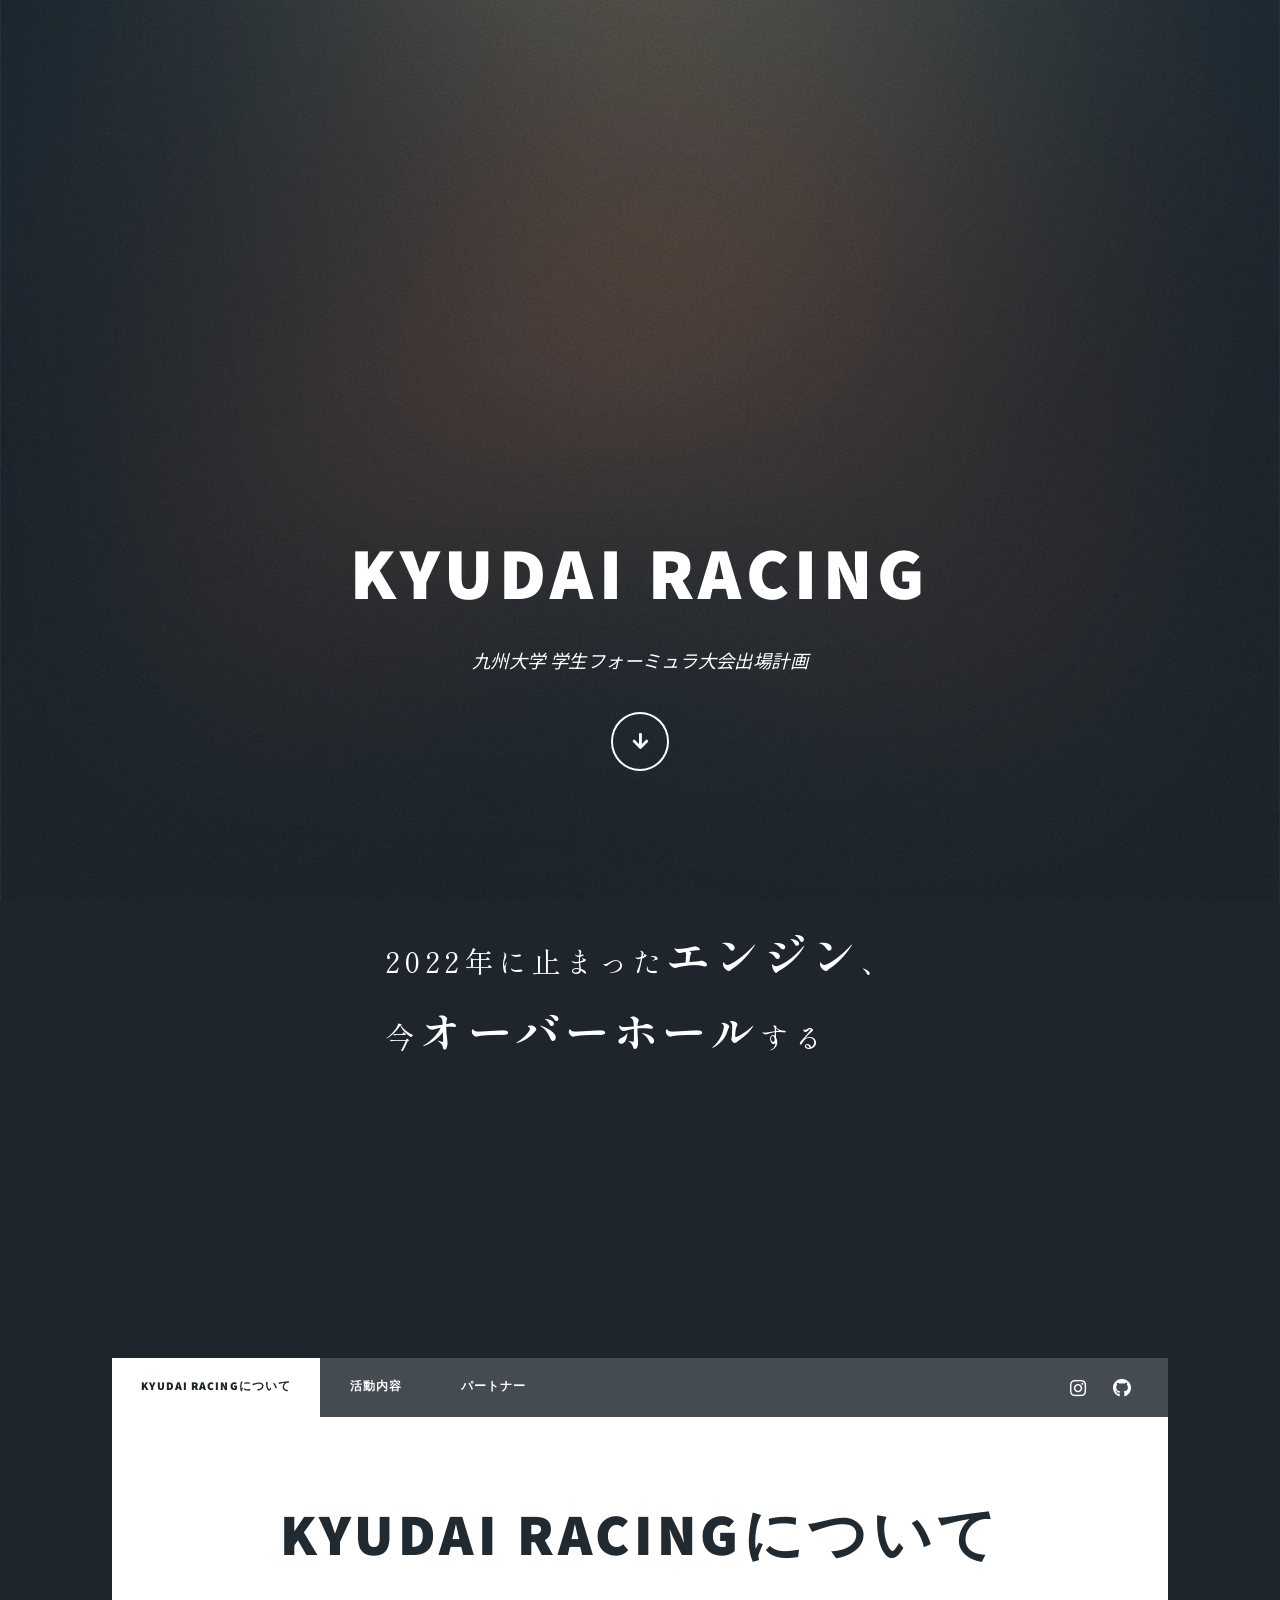
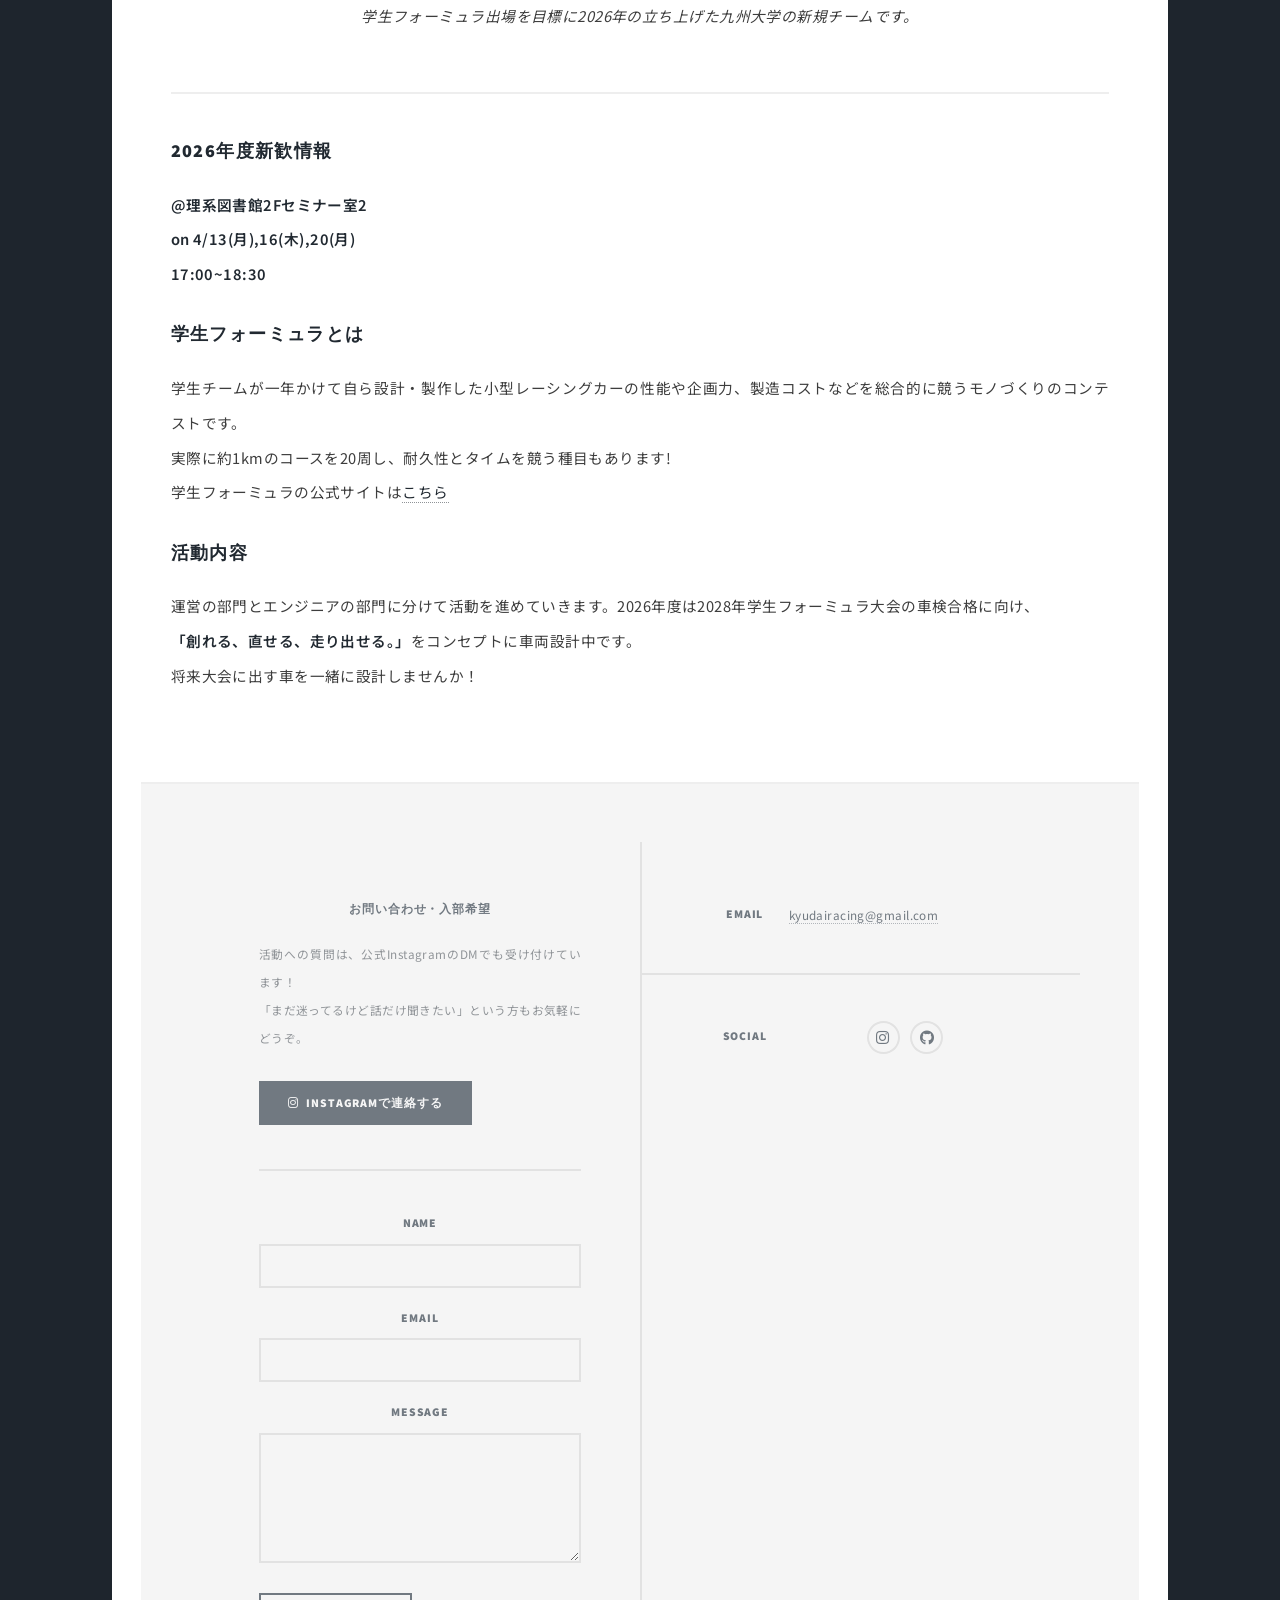
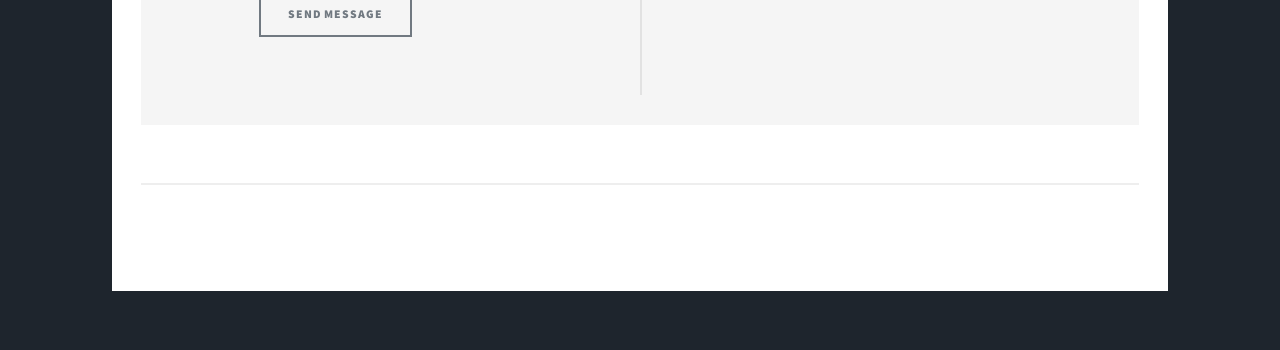
==== commit bef7bcde: "内容の変更" ====
--- a/index.html
+++ b/index.html
@@ -35,6 +35,7 @@
 				<!-- Intro -->
 					<div id="intro">
 						<h1>Kyudai Racing</h1>
+						<p>九州大学 学生フォーミュラ大会出場計画</p>
 						<ul class="actions">
 							<li><a href="#header" class="button icon solid solo fa-arrow-down scrolly">Continue</a></li>
 						</ul>
@@ -50,7 +51,7 @@
 						<ul class="links">
 							<li class="active"><a href="index.html">Kyudai Racingについて</a></li>
 							<li><a href="section1.html">活動内容</a></li>
-							<li><a href="section2.html">スポンサー</a></li>
+							<li><a href="section2.html">パートナー</a></li>
 						</ul>
 						<ul class="icons">
 							<!--<li><a href="#" class="icon brands fa-twitter"><span class="label">X</span></a></li>-->
@@ -60,32 +61,25 @@
 					</nav>
 
 				<!-- Main -->
-				<div id="main">
+					<div id="main">
 
 						<!-- Featured Post -->
 							<article class="post">
 								<header class="major">
 									<h2><a href="#">Kyudai Racingについて</a></h2>
-									<p>学生フォーミュラ出場を目標に2026年の立ち上げたチームです。</p>
+									<p>学生フォーミュラ出場を目標に2026年の立ち上げた九州大学の新規チームです。</p>
 								</header>
 								<hr />
-								<h3>2026年新歓情報</h3>
+								<h3>2026年度新歓情報</h3>
 								<p><strong>@理系図書館2Fセミナー室2<br />on 4/13(月),16(木),20(月)<br />17:00~18:30</strong></p>
-								<p>2026年の新歓は終了しましたが、九大レーシングでは、随時新入部員を募集しています。<br/>
-									学年・学部・経験の有無は問いません。ものづくりやモータースポーツに興味のある方、
-									設計・製作に挑戦してみたい方はぜひお気軽に<a href="https://www.instagram.com/kyudai_racing_?igsh=c2ZleDBxYnRwNmtl">インスタ</a>にてご連絡ください。</p>
-								<h3><a href="https://www.jsae.or.jp/formula/">学生フォーミュラ</a>とは</h3>
+								<h3>学生フォーミュラとは</h3>
 								<p>学生チームが一年かけて自ら設計・製作した小型レーシングカーの性能や企画力、製造コストなどを総合的に競うモノづくりのコンテストです。<br />
 									実際に約1kmのコースを20周し、耐久性とタイムを競う種目もあります!<br />
-									学生フォーミュラの公式サイトは →<a href="https://www.jsae.or.jp/formula/">こちら</a><br /></p>
-								<h3>活動状況</h3>
-								<p>私たちのチームは現在 学部1年3名、学部2年7名、修士1年1名の計11名で活動しています。レーシングカーを作り上げるまでは長い道のりになりますが、一緒にチームを作り上げませんか!<br /></p>
+									学生フォーミュラの公式サイトは<a href="https://www.jsae.or.jp/formula/">こちら</a><br /></p>
 								<h3>活動内容</h3>
-								<p>運営の部門と技術の部門に分けて活動を進めていきます。今年度はレーシングカーづくりに向け、知識と技術を身につけるべく、<a href="https://global.honda/jp/emc/">Hondaエコマイレッジチャレンジ</a>
-									完走に向けて始動しています。<br />
-									将来大会に出す車を一緒に設計しませんか！<br />
-									Hondaエコマイレッジチャレンジの公式サイトは →<a href="https://global.honda/jp/emc/">こちら</a></p>
-								<hr />
+								<p>運営の部門とエンジニアの部門に分けて活動を進めていきます。2026年度は2028年学生フォーミュラ大会の車検合格に向け、<br />
+									<strong>「創れる、直せる、走り出せる。」</strong>をコンセプトに車両設計中です。<br />
+									将来大会に出す車を一緒に設計しませんか！<br /></p>
 							</article>
 						<!-- Posts -->
 <!--
@@ -239,7 +233,7 @@
 							</section>
 						</section>
 					</footer>
-				</div>
+
 				<!-- Copyright -->
 					<div id="copyright">
 						<ul><li>Kyudai Racing</li><li>Design: <a href="https://html5up.net">HTML5 UP</a></li></ul>
